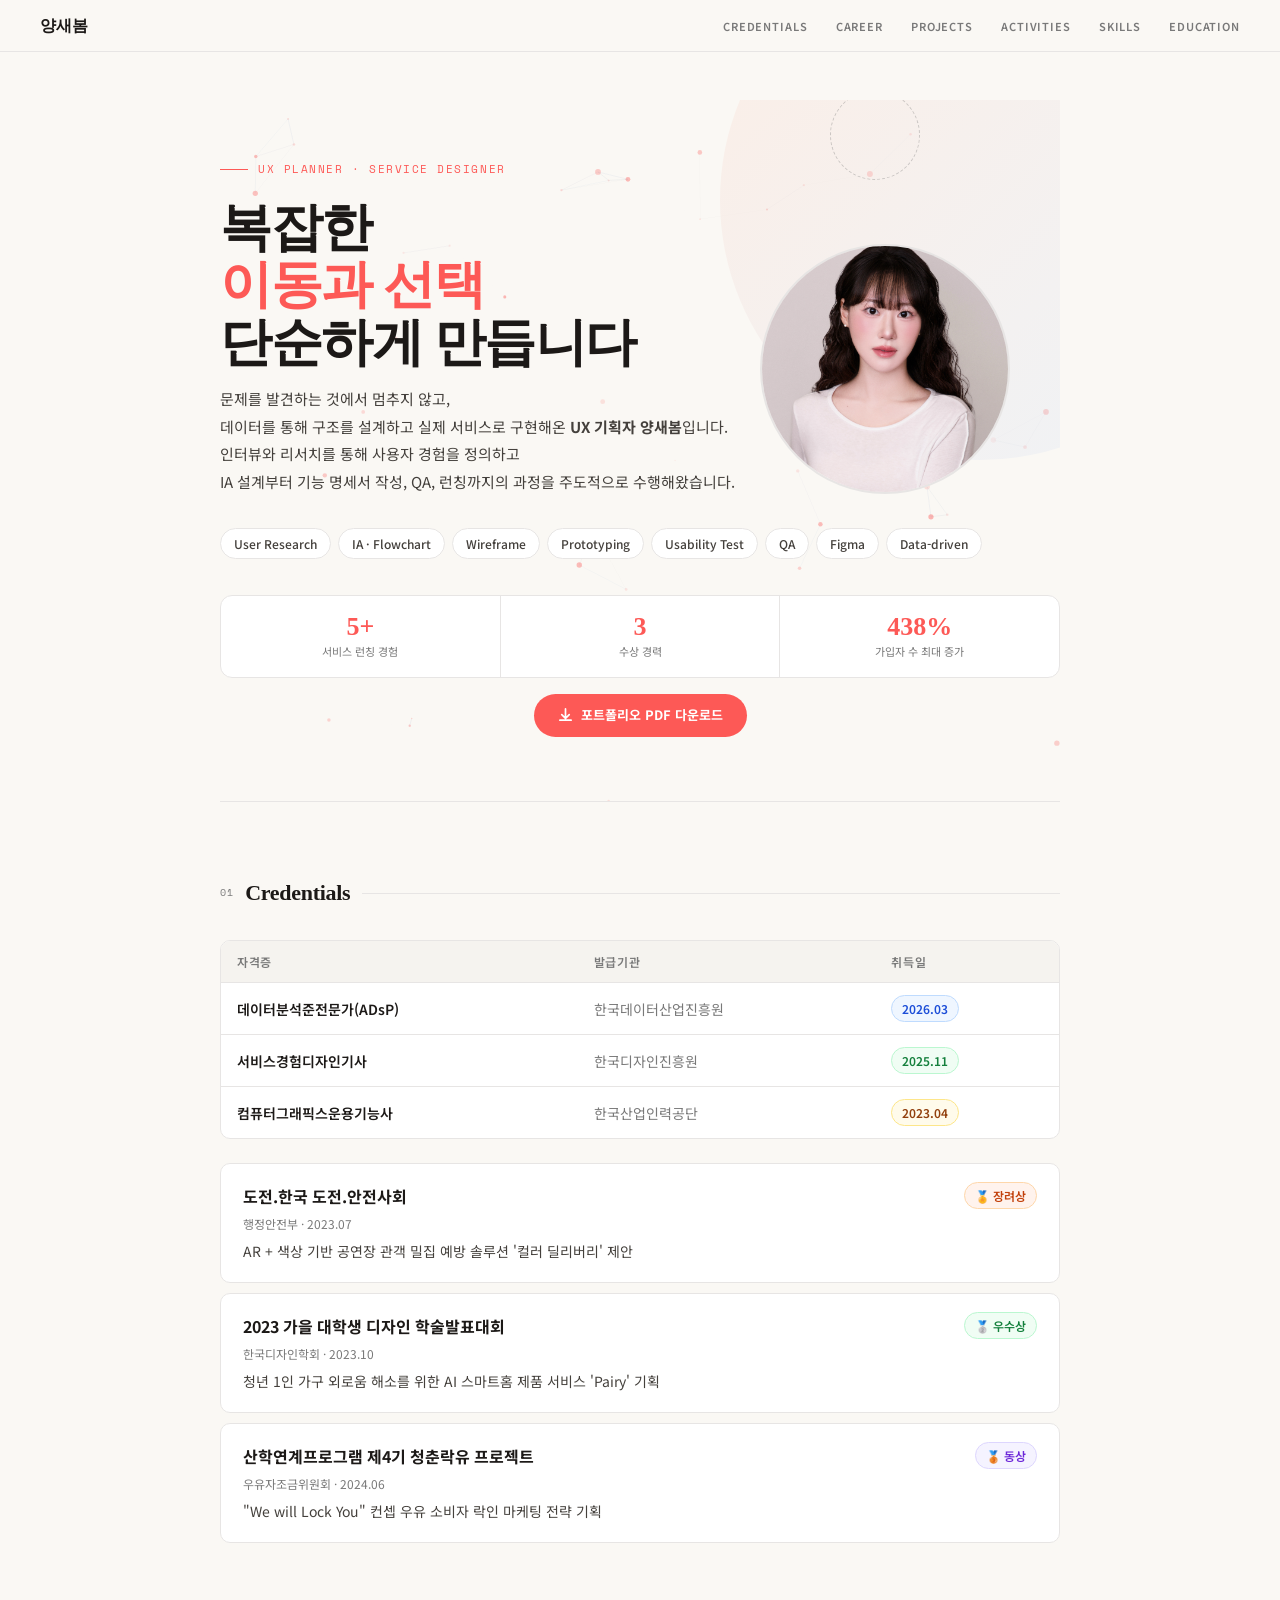
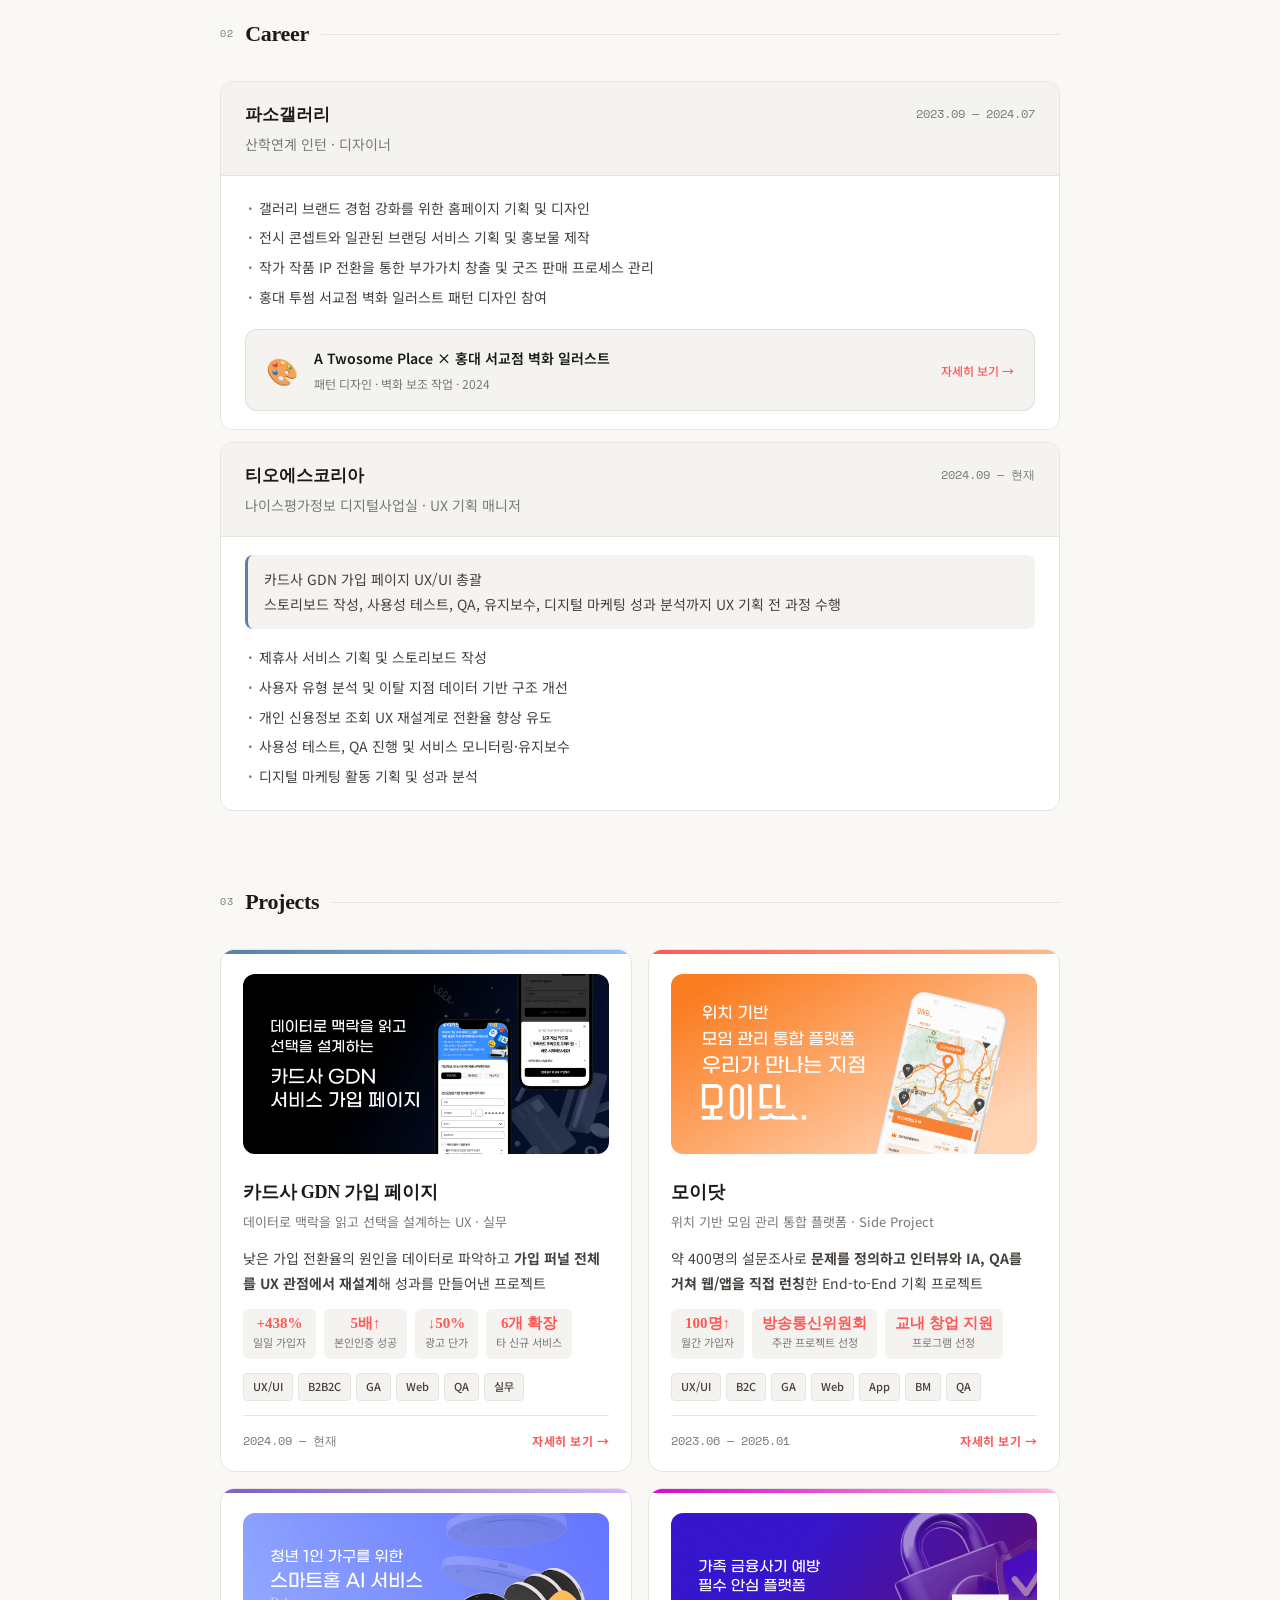
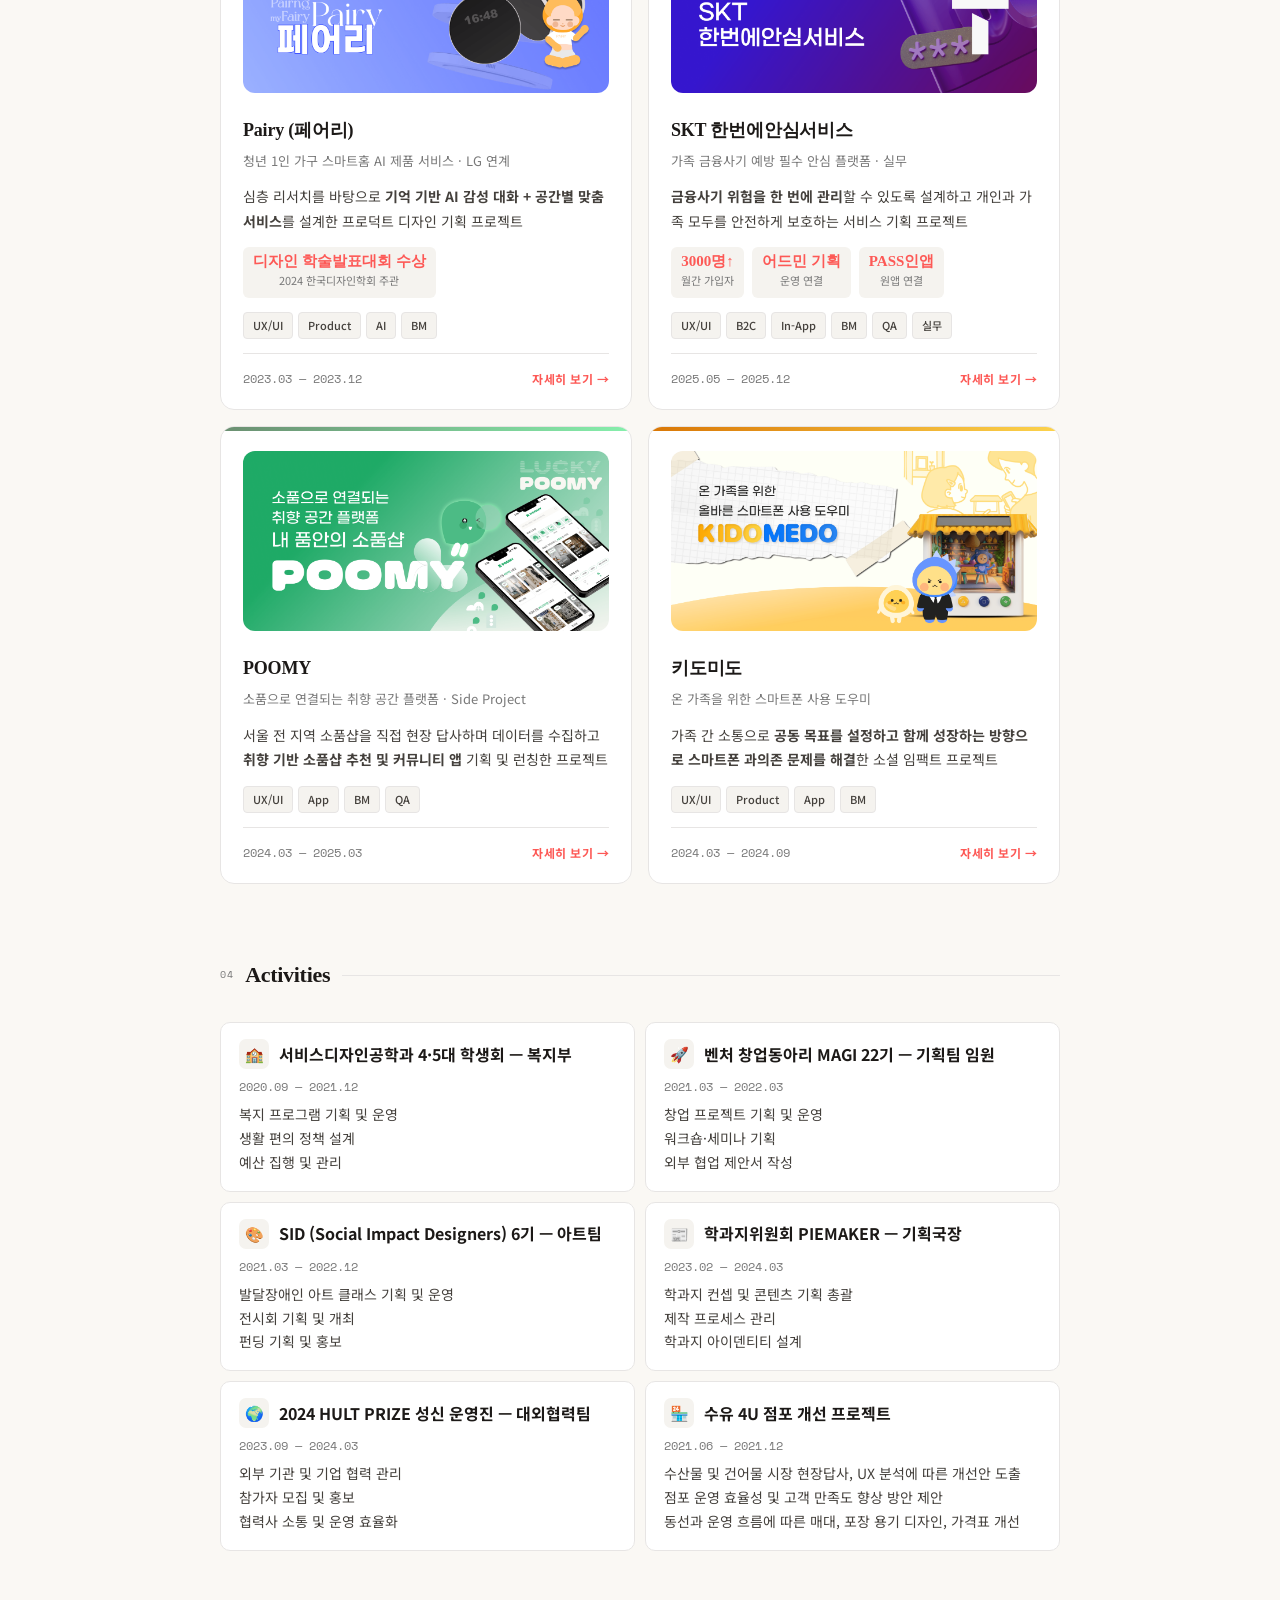
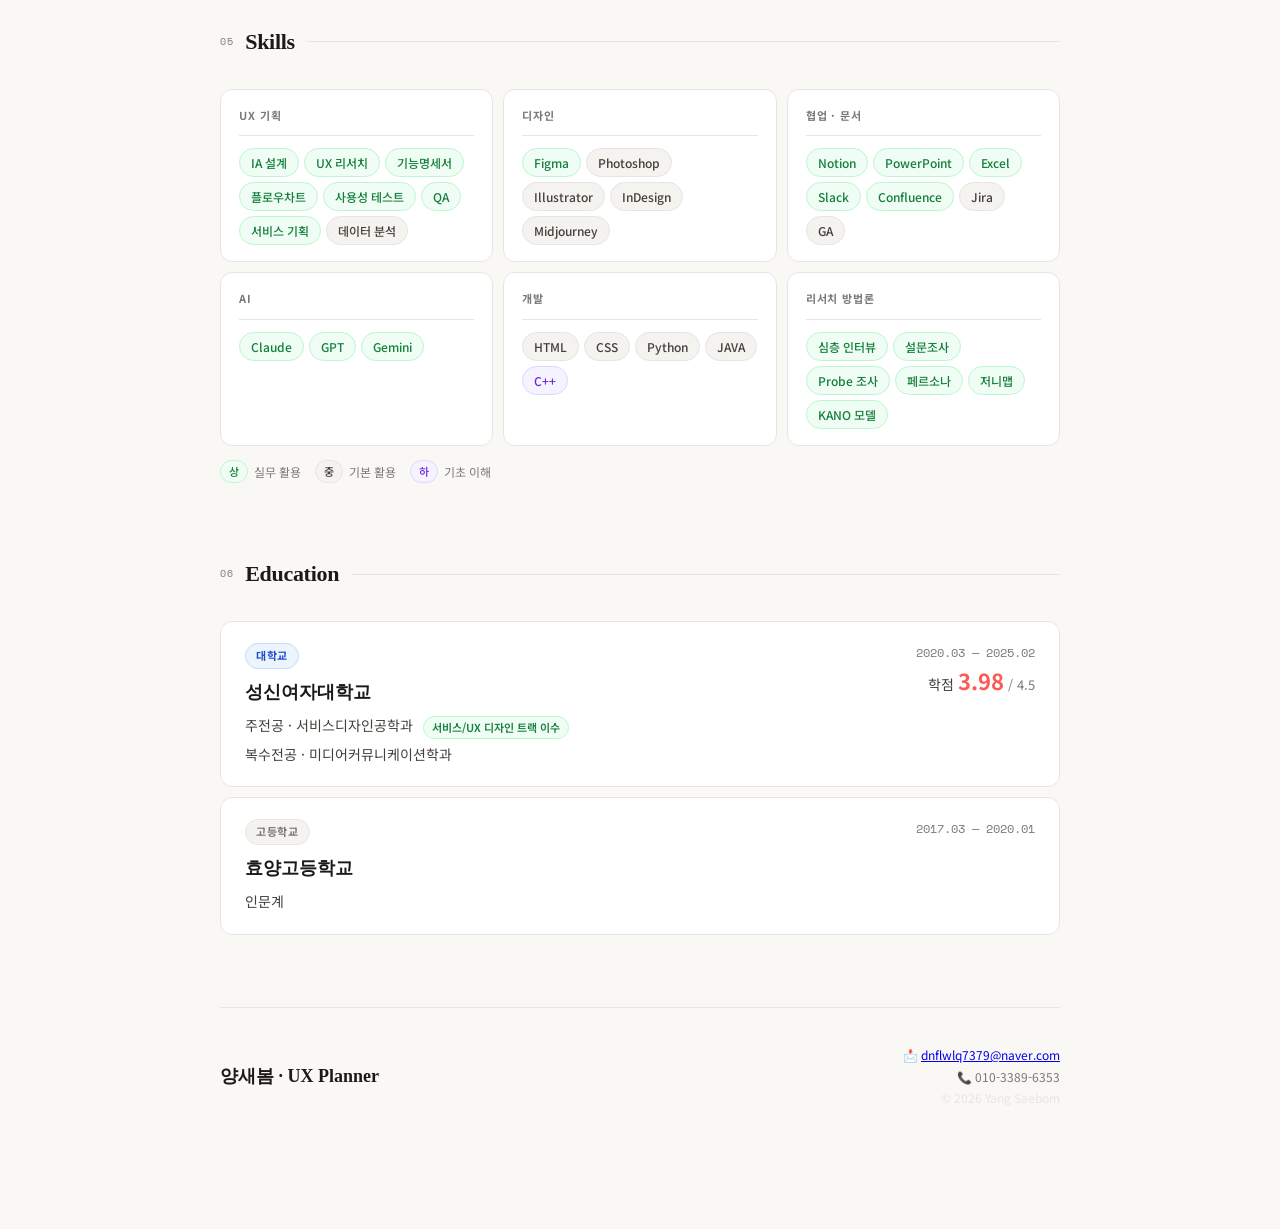
==== index.html @ 22e59fd2 "Update index.html" ====
<!DOCTYPE html>
<html lang="ko">
<head>
<meta charset="utf-8"/>
<meta name="viewport" content="width=device-width, initial-scale=1.0"/>
<title>양새봄 · UX Planner Portfolio</title>
<link href="https://fonts.googleapis.com/css2?family=Noto+Sans+KR:wght@300;400;500;600;700&family=Space+Mono:wght@400;700&display=swap" rel="stylesheet"/>
<link rel="stylesheet" href="css/style.css"/>
</head>
<body>

<!-- ═══════════════ NAV ═══════════════ -->
<nav>
  <div class="nav-logo"><b>양새봄</b></div>
  <ul class="nav-links">
    <li><a href="#credentials">Credentials</a></li>
    <li><a href="#career">Career</a></li>
    <li><a href="#projects">Projects</a></li>
    <li><a href="#activities">Activities</a></li>
    <li><a href="#skills">Skills</a></li>
    <li><a href="#education">Education</a></li>
  </ul>
</nav>

<div class="page">

  <!-- ═══════════════ HERO ═══════════════ -->
  <div class="hero">
    <!-- 배경 파티클 캔버스 -->
    <canvas id="hero-canvas"></canvas>
    <div class="hero-bg-circle"></div>
    <div class="hero-bg-ring"></div>
    <div style="display:flex;gap:40px;align-items:flex-start;position:relative;z-index:2;">
      <div style="flex:1;">
        <div class="hero-eyebrow hero-anim" style="--d:0s">UX Planner · Service Designer</div>
        <h1 class="hero-anim" style="--d:0.15s">복잡한<br><em>이동과 선택</em><br>단순하게 만듭니다</h1>
        <p class="hero-desc hero-anim" style="--d:0.3s">
          문제를 발견하는 것에서 멈추지 않고,<br/>
          데이터를 통해 구조를 설계하고 실제 서비스로 구현해온 <b>UX 기획자 양새봄</b>입니다.<br/>
          인터뷰와 리서치를 통해 사용자 경험을 정의하고 <br>
          IA 설계부터 기능 명세서 작성, QA, 런칭까지의 과정을 주도적으로 수행해왔습니다.
        </p>
      </div>
      <div class="hero-profile hero-profile-anim">
        <img src="resource/프로필.jpg" alt="프로필"/>
      </div>
    </div>
    <div class="chip-row hero-anim" style="--d:0.45s;position:relative;z-index:2;">
      <span class="chip">User Research</span><span class="chip">IA · Flowchart</span><span class="chip">Wireframe</span>
      <span class="chip">Prototyping</span><span class="chip">Usability Test</span><span class="chip">QA</span>
      <span class="chip">Figma</span><span class="chip">Data-driven</span>
    </div>
    <div class="stat-row hero-anim" style="--d:0.6s;position:relative;z-index:2;">
      <div class="stat-item"><div class="stat-num" data-target="5" data-suffix="+">0</div><div class="stat-label">서비스 런칭 경험</div></div>
      <div class="stat-item"><div class="stat-num" data-target="3" data-suffix="">0</div><div class="stat-label">수상 경력</div></div>
      <div class="stat-item"><div class="stat-num" data-target="438" data-suffix="%">0</div><div class="stat-label">가입자 수 최대 증가</div></div>
    </div>
    <div class="pdf-wrap">
    <a class="pdf-btn" href="resource/portfolio.pdf" download="양새봄_포트폴리오.pdf" target="_blank">
      <svg viewBox="0 0 16 16" fill="none" width="15" height="15"><path d="M8 1v9M4 7l4 4 4-4M2 13h12" stroke="#fff" stroke-width="1.8" stroke-linecap="round" stroke-linejoin="round"/></svg>
      포트폴리오 PDF 다운로드
    </a>
    </div>
  </div>
 
  

  <!-- ═══════════════ 01 CREDENTIALS ═══════════════ -->
  <div class="section" id="credentials">
    <div class="section-header"><span class="section-num">01</span><h2 class="section-title">Credentials</h2><div class="section-line"></div></div>
    <div class="table-wrap">
      <table>
        <thead><tr><th>자격증</th><th>발급기관</th><th>취득일</th></tr></thead>
        <tbody>
          <tr><td class="cert-name">데이터분석준전문가(ADsP)</td><td style="color:var(--muted)">한국데이터산업진흥원</td><td><span class="pill pill-blue">2026.03</span></td></tr>
          <tr><td class="cert-name">서비스경험디자인기사</td><td style="color:var(--muted)">한국디자인진흥원</td><td><span class="pill pill-green">2025.11</span></td></tr>
          <tr><td class="cert-name">컴퓨터그래픽스운용기능사</td><td style="color:var(--muted)">한국산업인력공단</td><td><span class="pill pill-yellow">2023.04</span></td></tr>
        </tbody>
      </table>
    </div>
    <div style="margin-top:24px;">
      <div class="award-card">
        <div><div class="award-name">도전.한국 도전.안전사회</div><div class="award-org">행정안전부 · 2023.07</div><div class="award-desc">AR + 색상 기반 공연장 관객 밀집 예방 솔루션 '컬러 딜리버리' 제안</div></div>
        <span class="pill pill-orange">🏅 장려상</span>
        <div class="award-popup">
          <div class="award-popup-row"><span class="award-popup-label">주최기관</span><span>행정안전부</span></div>
          <div class="award-popup-row"><span class="award-popup-label">수상</span><span>장려상</span></div>
          <div class="award-popup-row"><span class="award-popup-label">일시</span><span>2023.07.25.</span></div>
          <div class="award-popup-divider"></div>
          <p class="award-popup-desc">AR과 색상을 활용해 공연장 관객 밀집을 예방하고 안전한 이동을 돕는 '컬러 딜리버리, AR을 통한 안전한 이동'을 제안했습니다. 관객이 지정된 색상 구역과 AR 안내를 따라 이동하도록 설계하여, 입장과 퇴장 시 혼잡을 줄이고 안전 거리를 유지할 수 있도록 했습니다. 또한 실시간 관객 분포 데이터를 기반으로 펜스 색상 안내를 최적화하고 사용자 경험과 안전성을 동시에 고려한 솔루션으로 구체화했습니다.</p>
        </div>
      </div>
      <div class="award-card">
        <div><div class="award-name">2023 가을 대학생 디자인 학술발표대회</div><div class="award-org">한국디자인학회 · 2023.10</div><div class="award-desc">청년 1인 가구 외로움 해소를 위한 AI 스마트홈 제품 서비스 'Pairy' 기획</div></div>
        <span class="pill pill-green">🥈 우수상</span>
        <div class="award-popup">
          <div class="award-popup-row"><span class="award-popup-label">주최기관</span><span>한국디자인학회</span></div>
          <div class="award-popup-row"><span class="award-popup-label">수상</span><span>우수상</span></div>
          <div class="award-popup-row"><span class="award-popup-label">일시</span><span>2023.10.28.</span></div>
          <div class="award-popup-divider"></div>
          <p class="award-popup-desc">청년 1인 가구의 외로움을 해소하기 위해 AI 서비스 'Pairy'를 기획했습니다. 사용자의 감정과 상황을 분석해 맞춤형 대화와 활동을 제안함으로써 정서적 공백을 채우고 친밀감을 형성하도록 설계했습니다. 또한 초기 사용자 피드백과 설문조사를 반영해 대화 흐름과 기능을 지속적으로 개선하며 사람 중심의 경험을 제공하는 서비스를 구현했습니다.</p>
        </div>
      </div>
      <div class="award-card">
        <div><div class="award-name">산학연계프로그램 제4기 청춘락유 프로젝트</div><div class="award-org">우유자조금위원회 · 2024.06</div><div class="award-desc">"We will Lock You" 컨셉 우유 소비자 락인 마케팅 전략 기획</div></div>
        <span class="pill pill-purple">🥉 동상</span>
        <div class="award-popup">
          <div class="award-popup-row"><span class="award-popup-label">주최기관</span><span>우유자조금위원회</span></div>
          <div class="award-popup-row"><span class="award-popup-label">수상</span><span>동상</span></div>
          <div class="award-popup-row"><span class="award-popup-label">일시</span><span>2024.06.22.</span></div>
          <div class="award-popup-divider"></div>
          <p class="award-popup-desc">우유 소비가 감소하는 사회적 상황 속에서 소비자에게 즐거움을 제공하고 브랜드 충성도를 높이는 전략을 기획했습니다. "We will Lock You"를 컨셉으로 활용한 락인 마케팅 전략을 수립하고, 우유 커스텀 패키징 아이디어와 팝업 스토어 콘셉트를 제안하며 소비자 경험과 브랜드 경험이 자연스럽게 연결되도록 기획안을 구성했습니다.</p>
        </div>
      </div>
    </div>
  </div>

  <!-- ═══════════════ 02 CAREER ═══════════════ -->
<div class="section" id="career">
    <div class="section-header"><span class="section-num">02</span><h2 class="section-title">Career</h2><div class="section-line"></div></div>
    <div class="career-card">
      <div class="career-top">
        <div class="career-info"><div class="career-co">파소갤러리</div><div class="career-role">산학연계 인턴 · 디자이너</div></div>
        <div class="career-period">2023.09 — 2024.07</div>
      </div>
      <div class="career-body"><ul class="dot">
        <li>갤러리 브랜드 경험 강화를 위한 홈페이지 기획 및 디자인</li>
        <li>전시 콘셉트와 일관된 브랜딩 서비스 기획 및 홍보물 제작</li>
        <li>작가 작품 IP 전환을 통한 부가가치 창출 및 굿즈 판매 프로세스 관리</li>
        <li>홍대 투썸 서교점 벽화 일러스트 패턴 디자인 참여</li>
      </ul>
      <!-- 홍대 투썸 벽화 서브 카드 -->
      <div class="career-sub-project" onclick="openModal('twosome')" style="margin-top:16px;padding:16px 20px;background:var(--surface,#f8f8f8);border-radius:12px;border:1px solid rgba(0,0,0,0.08);cursor:pointer;transition:box-shadow .2s,transform .2s;display:flex;align-items:center;gap:16px;">
        <span style="font-size:26px;">🎨</span>
        <div style="flex:1;">
          <div style="font-weight:600;font-size:14px;color:var(--fg,#1a1a1a);">A Twosome Place × 홍대 서교점 벽화 일러스트</div>
          <div style="font-size:12px;color:var(--muted,#888);margin-top:3px;">패턴 디자인 · 벽화 보조 작업 · 2024</div>
        </div>
        <span style="font-size:12px;color:var(--accent,#fd5956);font-weight:500;">자세히 보기 →</span>
      </div>
      </div>
    </div>
    <div class="career-card">
      <div class="career-top">
        <div class="career-info"><div class="career-co">티오에스코리아</div><div class="career-role">나이스평가정보 디지털사업실 · UX 기획 매니저</div></div>
        <div class="career-period">2024.09 — 현재</div>
      </div>
      <div class="career-body">
        <div class="career-note">카드사 GDN 가입 페이지 UX/UI 총괄 <br/> 스토리보드 작성, 사용성 테스트, QA, 유지보수, 디지털 마케팅 성과 분석까지 UX 기획 전 과정 수행</div>
        <ul class="dot">
          <li>제휴사 서비스 기획 및 스토리보드 작성</li>
          <li>사용자 유형 분석 및 이탈 지점 데이터 기반 구조 개선</li>
          <li>개인 신용정보 조회 UX 재설계로 전환율 향상 유도</li>
          <li>사용성 테스트, QA 진행 및 서비스 모니터링·유지보수</li>
          <li>디지털 마케팅 활동 기획 및 성과 분석</li>
        </ul>
      </div>
    </div>
  </div>

  <!-- ═══════════════ 03 PROJECTS ═══════════════ -->
  <div class="section" id="projects">
    <div class="section-header"><span class="section-num">03</span><h2 class="section-title">Projects</h2><div class="section-line"></div></div>
    <div class="project-grid">

      <!-- 카드사 GDN -->
      <div class="pcard" onclick="openModal('gdn')">
        <div class="pcard-bar bar-b"></div>
        <div class="pcard-body">
          <img src="resource/P1_main.webp" class="project-thumb"/>
          <div class="pcard-name">카드사 GDN 가입 페이지</div>
          <div class="pcard-sub">데이터로 맥락을 읽고 선택을 설계하는 UX · 실무</div>
          <div class="pcard-desc">낮은 가입 전환율의 원인을 데이터로 파악하고 <b>가입 퍼널 전체를 UX 관점에서 재설계</b>해 성과를 만들어낸 프로젝트</div>
          <div class="pcard-kpi">
            <div class="kpi-mini"><div class="kpi-mini-num">+438%</div><div class="kpi-mini-label">일일 가입자</div></div>
            <div class="kpi-mini"><div class="kpi-mini-num">5배↑</div><div class="kpi-mini-label">본인인증 성공</div></div>
            <div class="kpi-mini"><div class="kpi-mini-num">↓50%</div><div class="kpi-mini-label">광고 단가</div></div>
            <div class="kpi-mini"><div class="kpi-mini-num">6개 확장</div><div class="kpi-mini-label">타 신규 서비스</div></div>
          </div>
          <div class="pcard-tags"><span class="tag">UX/UI</span><span class="tag">B2B2C</span><span class="tag">GA</span><span class="tag">Web</span><span class="tag">QA</span><span class="tag">실무</span></div>
          <div class="pcard-footer"><span class="pcard-period">2024.09 — 현재</span><span class="pcard-btn">자세히 보기 →</span></div>
        </div>
      </div>

      <!-- 모이닷 -->
      <div class="pcard" onclick="openModal('moidot')">
        <div class="pcard-bar bar-o"></div>
        <div class="pcard-body">
          <img src="resource/P2_main.webp" class="project-thumb"/>
          <div class="pcard-name">모이닷</div>
          <div class="pcard-sub">위치 기반 모임 관리 통합 플랫폼 · Side Project</div>
          <div class="pcard-desc">약 400명의 설문조사로 <b>문제를 정의하고 인터뷰와 IA, QA를 거쳐 웹/앱을 직접 런칭</b>한 End-to-End 기획 프로젝트</div>
          <div class="pcard-kpi">
            <div class="kpi-mini"><div class="kpi-mini-num">100명↑</div><div class="kpi-mini-label">월간 가입자</div></div>
            <div class="kpi-mini"><div class="kpi-mini-num">방송통신위원회</div><div class="kpi-mini-label">주관 프로젝트 선정</div></div>
            <div class="kpi-mini"><div class="kpi-mini-num">교내 창업 지원</div><div class="kpi-mini-label">프로그램 선정</div></div>
          </div>
          <div class="pcard-tags"><span class="tag">UX/UI</span><span class="tag">B2C</span><span class="tag">GA</span><span class="tag">Web</span><span class="tag">App</span><span class="tag">BM</span><span class="tag">QA</span></div>
          <div class="pcard-footer"><span class="pcard-period">2023.06 — 2025.01</span><span class="pcard-btn">자세히 보기 →</span></div>
        </div>
      </div>

      <!-- Pairy -->
      <div class="pcard" onclick="openModal('pairy')">
        <div class="pcard-bar bar-p"></div>
        <div class="pcard-body">
          <img src="resource/P3_main.webp" class="project-thumb"/>
          <div class="pcard-name">Pairy (페어리)</div>
          <div class="pcard-sub">청년 1인 가구 스마트홈 AI 제품 서비스 · LG 연계</div>
          <div class="pcard-desc">심층 리서치를 바탕으로 <b>기억 기반 AI 감성 대화 + 공간별 맞춤 서비스</b>를 설계한 프로덕트 디자인 기획 프로젝트</div>
          <div class="pcard-kpi">
            <div class="kpi-mini"><div class="kpi-mini-num">디자인 학술발표대회 수상</div><div class="kpi-mini-label">2024 한국디자인학회 주관</div></div>
          </div>
          <div class="pcard-tags"><span class="tag">UX/UI</span><span class="tag">Product</span><span class="tag">AI</span><span class="tag">BM</span></div>
          <div class="pcard-footer"><span class="pcard-period">2023.03 — 2023.12</span><span class="pcard-btn">자세히 보기 →</span></div>
        </div>
      </div>

      <!-- SKT -->
      <div class="pcard" onclick="openModal('skt')">
        <div class="pcard-bar bar-r"></div>
        <div class="pcard-body">
          <img src="resource/P4_main.webp" class="project-thumb"/>
          <div class="pcard-name">SKT 한번에안심서비스</div>
          <div class="pcard-sub">가족 금융사기 예방 필수 안심 플랫폼 · 실무</div>
          <div class="pcard-desc"><b>금융사기 위험을 한 번에 관리</b>할 수 있도록 설계하고 개인과 가족 모두를 안전하게 보호하는 서비스 기획 프로젝트</div>
          <div class="pcard-kpi">
            <div class="kpi-mini"><div class="kpi-mini-num">3000명↑</div><div class="kpi-mini-label">월간 가입자</div></div>
            <div class="kpi-mini"><div class="kpi-mini-num">어드민 기획</div><div class="kpi-mini-label">운영 연결</div></div>
            <div class="kpi-mini"><div class="kpi-mini-num">PASS인앱</div><div class="kpi-mini-label">원앱 연결</div></div>
          </div>
          <div class="pcard-tags"><span class="tag">UX/UI</span><span class="tag">B2C</span><span class="tag">In-App</span><span class="tag">BM</span><span class="tag">QA</span><span class="tag">실무</span></div>
          <div class="pcard-footer"><span class="pcard-period">2025.05 — 2025.12</span><span class="pcard-btn">자세히 보기 →</span></div>
        </div>
      </div>

      <!-- POOMY -->
      <div class="pcard" onclick="openModal('poomy')">
        <div class="pcard-bar bar-g"></div>
        <div class="pcard-body">
          <img src="resource/P5_main.webp" class="project-thumb"/>
          <div class="pcard-name">POOMY</div>
          <div class="pcard-sub">소품으로 연결되는 취향 공간 플랫폼 · Side Project</div>
          <div class="pcard-desc">서울 전 지역 소품샵을 직접 현장 답사하며 데이터를 수집하고 <b>취향 기반 소품샵 추천 및 커뮤니티 앱</b> 기획 및 런칭한 프로젝트</div>
          <div class="pcard-tags"><span class="tag">UX/UI</span><span class="tag">App</span><span class="tag">BM</span><span class="tag">QA</span></div>
          <div class="pcard-footer"><span class="pcard-period">2024.03 — 2025.03</span><span class="pcard-btn">자세히 보기 →</span></div>
        </div>
      </div>

      <!-- 키도미도 -->
      <div class="pcard" onclick="openModal('kido')">
        <div class="pcard-bar bar-y"></div>
        <div class="pcard-body">
          <img src="resource/P6_main.webp" class="project-thumb"/>
          <div class="pcard-name">키도미도</div>
          <div class="pcard-sub">온 가족을 위한 스마트폰 사용 도우미</div>
          <div class="pcard-desc">가족 간 소통으로 <b>공동 목표를 설정하고 함께 성장하는 방향으로 스마트폰 과의존 문제를 해결</b>한 소셜 임팩트 프로젝트</div>
          <div class="pcard-tags"><span class="tag">UX/UI</span><span class="tag">Product</span><span class="tag">App</span><span class="tag">BM</span></div>
          <div class="pcard-footer"><span class="pcard-period">2024.03 — 2024.09</span><span class="pcard-btn">자세히 보기 →</span></div>
        </div>
      </div>

    </div>
  </div>

  <!-- ═══════════════ 04 ACTIVITIES ═══════════════ -->
  <div class="section" id="activities">
    <div class="section-header"><span class="section-num">04</span><h2 class="section-title">Activities</h2><div class="section-line"></div></div>
    <div class="activity-grid">
      <div class="activity-card"><div class="act-top"><div class="act-icon">🏫</div><div class="act-name">서비스디자인공학과 4·5대 학생회 — 복지부</div></div><div class="act-period">2020.09 — 2021.12</div><div class="act-desc">복지 프로그램 기획 및 운영 <br/> 생활 편의 정책 설계 <br/> 예산 집행 및 관리</div></div>
      <div class="activity-card"><div class="act-top"><div class="act-icon">🚀</div><div class="act-name">벤처 창업동아리 MAGI 22기 — 기획팀 임원</div></div><div class="act-period">2021.03 — 2022.03</div><div class="act-desc">창업 프로젝트 기획 및 운영 <br/> 워크숍·세미나 기획 <br/> 외부 협업 제안서 작성</div></div>
      <div class="activity-card"><div class="act-top"><div class="act-icon">🎨</div><div class="act-name">SID (Social Impact Designers) 6기 — 아트팀</div></div><div class="act-period">2021.03 — 2022.12</div><div class="act-desc">발달장애인 아트 클래스 기획 및 운영 <br/> 전시회 기획 및 개최 <br/> 펀딩 기획 및 홍보</div></div>
      <div class="activity-card"><div class="act-top"><div class="act-icon">📰</div><div class="act-name">학과지위원회 PIEMAKER — 기획국장</div></div><div class="act-period">2023.02 — 2024.03</div><div class="act-desc">학과지 컨셉 및 콘텐츠 기획 총괄 <br/> 제작 프로세스 관리 <br/> 학과지 아이덴티티 설계</div></div>
      <div class="activity-card"><div class="act-top"><div class="act-icon">🌍</div><div class="act-name">2024 HULT PRIZE 성신 운영진 — 대외협력팀</div></div><div class="act-period">2023.09 — 2024.03</div><div class="act-desc">외부 기관 및 기업 협력 관리 <br/> 참가자 모집 및 홍보 <br/> 협력사 소통 및 운영 효율화</div></div>
      <div class="activity-card"><div class="act-top"><div class="act-icon">🏪</div><div class="act-name">수유 4U 점포 개선 프로젝트</div></div><div class="act-period">2021.06 — 2021.12</div><div class="act-desc">수산물 및 건어물 시장 현장답사, UX 분석에 따른 개선안 도출 <br/> 점포 운영 효율성 및 고객 만족도 향상 방안 제안 <br/> 동선과 운영 흐름에 따른 매대, 포장 용기 디자인, 가격표 개선</div></div>
    </div>
  </div>

  <!-- ═══════════════ 05 SKILLS ═══════════════ -->
  <div class="section" id="skills">
    <div class="section-header"><span class="section-num">05</span><h2 class="section-title">Skills</h2><div class="section-line"></div></div>
    <div class="skill-grid">
      <div class="skill-card">
        <div class="skill-card-title">UX 기획</div>
        <div class="skill-tags">
          <span class="stag hi">IA 설계</span><span class="stag hi">UX 리서치</span><span class="stag hi">기능명세서</span>
          <span class="stag hi">플로우차트</span><span class="stag hi">사용성 테스트</span><span class="stag hi">QA</span>
          <span class="stag hi">서비스 기획</span><span class="stag md">데이터 분석</span>
        </div>
      </div>
      <div class="skill-card">
        <div class="skill-card-title">디자인</div>
        <div class="skill-tags">
          <span class="stag hi">Figma</span><span class="stag md">Photoshop</span><span class="stag md">Illustrator</span>
          <span class="stag md">InDesign</span><span class="stag md">Midjourney</span>
        </div>
      </div>
      <div class="skill-card">
        <div class="skill-card-title">협업 · 문서</div>
        <div class="skill-tags">
          <span class="stag hi">Notion</span><span class="stag hi">PowerPoint</span><span class="stag hi">Excel</span>
          <span class="stag hi">Slack</span><span class="stag hi">Confluence</span><span class="stag md">Jira</span><span class="stag md">GA</span>
        </div>
      </div>
      <div class="skill-card">
        <div class="skill-card-title">AI</div>
        <div class="skill-tags">
          <span class="stag hi">Claude</span><span class="stag hi">GPT</span><span class="stag hi">Gemini</span>
        </div>
      </div>
      <div class="skill-card">
        <div class="skill-card-title">개발</div>
        <div class="skill-tags">
          <span class="stag md">HTML</span><span class="stag md">CSS</span><span class="stag md">Python</span>
          <span class="stag md">JAVA</span><span class="stag lo">C++</span>
        </div>
      </div>
      <div class="skill-card">
        <div class="skill-card-title">리서치 방법론</div>
        <div class="skill-tags">
          <span class="stag hi">심층 인터뷰</span><span class="stag hi">설문조사</span><span class="stag hi">Probe 조사</span>
          <span class="stag hi">페르소나</span><span class="stag hi">저니맵</span><span class="stag hi">KANO 모델</span>
        </div>
      </div>
    </div>
    <div class="skill-legend">
      <span class="sleg"><span class="stag hi" style="font-size:11px;padding:1px 8px;">상</span> 실무 활용</span>
      <span class="sleg"><span class="stag md" style="font-size:11px;padding:1px 8px;">중</span> 기본 활용</span>
      <span class="sleg"><span class="stag lo" style="font-size:11px;padding:1px 8px;">하</span> 기초 이해</span>
    </div>
  </div>

  <!-- ═══════════════ 06 EDUCATION ═══════════════ -->
  <div class="section" id="education">
    <div class="section-header"><span class="section-num">06</span><h2 class="section-title">Education</h2><div class="section-line"></div></div>
    <div class="edu-card">
      <div class="edu-top">
        <div class="edu-left">
          <span class="edu-badge">대학교</span>
          <div class="edu-school">성신여자대학교</div>
          <div class="edu-major">주전공 · 서비스디자인공학과 <span class="edu-track">서비스/UX 디자인 트랙 이수</span></div>
          <div class="edu-major" style="margin-top:4px;">복수전공 · 미디어커뮤니케이션학과</div>
        </div>
        <div class="edu-right">
          <div class="edu-period">2020.03 — 2025.02</div>
          <div class="edu-gpa">학점 <strong>3.98</strong><span class="edu-gpa-max"> / 4.5</span></div>
        </div>
      </div>
    </div>
    <div class="edu-card" style="margin-top:10px;">
      <div class="edu-top">
        <div class="edu-left">
          <span class="edu-badge edu-badge-gray">고등학교</span>
          <div class="edu-school">효양고등학교</div>
          <div class="edu-major">인문계</div>
        </div>
        <div class="edu-right">
          <div class="edu-period">2017.03 — 2020.01</div>
        </div>
      </div>
    </div>
  </div>

  <!-- ═══════════════ FOOTER ═══════════════ -->
  <div class="footer">
    <div class="footer-logo">양새봄 · UX Planner</div>
    <div class="footer-info">📩 <a href="mailto:dnflwlq7379@naver.com">dnflwlq7379@naver.com</a>
<br/>📞 010-3389-6353<br/><span style="color:var(--border)">© 2026 Yang Saebom</span></div>
  </div>

</div><!-- /page -->

<!-- ═══════════════ MODALS ═══════════════ -->

<!-- ① GDN -->
<div class="modal-overlay" id="modal-gdn">
<div class="modal"><div class="modal-close"><button onclick="closeModal('gdn')">✕</button></div>
<div class="modal-inner">
<div class="modal-bar" style="background:linear-gradient(90deg,#060053,#9fadff);"></div>
<span class="modal-emoji">📊</span>
<div class="modal-title">카드사 GDN 서비스 가입 페이지</div>
<div class="modal-subtitle">데이터로 맥락을 읽고 선택을 설계하는 가입 UX · 티오에스코리아</div>
<div class="modal-tags"><span class="tag">UX/UI</span><span class="tag">B2B2C</span><span class="tag">GA</span><span class="tag">Web</span><span class="tag">BM</span><span class="tag">QA</span><span class="tag">실무</span></div>
<div class="modal-quote">카드사 제휴 신규 서비스가 출시되었지만 가입률이 기대 이하였습니다. <br/><b>왜 가입자가 늘어나지 않는가?</b>라는 물음에서 시작해 데이터 기반으로 UX 전체를 재설계했습니다.</div>
<div class="modal-meta">
  <div class="meta-item"><div class="meta-key">역할</div><div class="meta-val">UX 기획 매니저</div></div>
  <div class="meta-item"><div class="meta-key">팀 구성</div><div class="meta-val">기획 · 디자인 · 개발팀</div></div>
  <div class="meta-item"><div class="meta-key">툴</div><div class="meta-val">PPT · Confluence</div></div>
  <div class="meta-item"><div class="meta-key">기여도</div><div class="meta-val">100%</div></div>
</div>
<div class="m-section-label">UX Process</div>
<div class="process-flow"><span class="pf pf1">🔍 Problem</span><span class="pf-arr">→</span><span class="pf pf2">📊 Research</span><span class="pf-arr">→</span><span class="pf pf3">🎯 Define</span><span class="pf-arr">→</span><span class="pf pf4">✏️ Design</span><span class="pf-arr">→</span><span class="pf pf5">🧪 Test</span><span class="pf-arr">→</span><span class="pf pf6">📈 Result</span></div>
<div class="step-rows">
  <div class="step-row"><div class="step-label sl1">Problem</div><div class="step-content">TM 및 웹 유도 가입에도 가입 전환율 저조<br/><strong>낮은 전환율 / 복잡한 가입 프로세스 / 정보 전달 부족 / 높은 이탈률</strong> 4가지 문제 확인</div></div>
  <div class="step-row"><div class="step-label sl2">Research</div><div class="step-content">사용자 이탈 지점 <strong>데이터 분석</strong> → 퍼널 단계별 이탈 원인 파악<br/>사용자 유형 분석 및 행동 패턴 기반 타겟 세그먼트 도출</div></div>
  <div class="step-row"><div class="step-label sl3">Define</div><div class="step-content">① <strong>퍼널 최적화</strong> ② <strong>CTA 강화</strong> ③ <strong>UI/UX 최적화</strong> 3가지 전략 수립<br/>사용자 관점 + 비즈니스 관점 동시 설계</div></div>
  <div class="step-row"><div class="step-label sl4">Design</div><div class="step-content"><strong>1차 → 2차 → 최종</strong> 3회 반복 개선 (약관 간소화·위치 이동·자동 포커싱·크로스셀링 기능 추가)<br/><strong>스토리보드</strong> 작성 및 개발팀 협업</div></div>
  <div class="step-row"><div class="step-label sl5">Test</div><div class="step-content"><b>QA 진행 → 알파 테스트 → 서비스 출시 운영</b><br/>실시간 오류 검증 문구 안내 및 자동 포커싱을 통한 입력 편의성 검증, 반영</div></div>
  <div class="step-row"><div class="step-label sl6">Result</div><div class="step-content">UX/UI 개선 이후 <b>본인인증 횟수 5배 이상, 가입 전환율 400% 이상 상승</b><br/>GDN 광고 단가 50% 절감 + 크로스셀링 효과 동시 달성</div></div>
</div>
<div class="kpi-row">
  <div class="kpi-card"><div class="kpi-num">5배↑</div><div class="kpi-label">본인인증 성공 횟수</div></div>
  <div class="kpi-card"><div class="kpi-num">+438%</div><div class="kpi-label">일일 가입자 수 최대</div></div>
  <div class="kpi-card"><div class="kpi-num">↓30%</div><div class="kpi-label">광고 가입 단가 감소</div></div>
  <div class="kpi-card"><div class="kpi-num">~30%</div><div class="kpi-label">크로스셀링 전환율</div></div>
</div>
<div class="m-section-label">Main Experience</div>
<div class="comp-grid">
  <div class="comp-card"><div class="comp-card-header"><span class="comp-badge cb-research">User Research</span></div><div class="comp-card-body">사용자 이탈 지점 <strong>데이터 정량 분석</strong>으로 퍼널 단계별 문제 원인 도출. 광고 가입 단가 및 본인인증 횟수 등 수치 기반 의사결정</div></div>
  <div class="comp-card"><div class="comp-card-header"><span class="comp-badge cb-story">User Stories · Use Case</span></div><div class="comp-card-body">카드사 가입 유저의 상황과 니즈를 기반으로 <strong>Use Case별 가입 시나리오</strong> 설계 → 기가입 및 카드 없음 등 엣지 케이스까지 보완</div></div>
  <div class="comp-card"><div class="comp-card-header"><span class="comp-badge cb-concept">UX Concept · Direction</span></div><div class="comp-card-body">가입 장벽 최소화 + 전환율 극대화를 UX Direction으로 설정하고 <strong>퍼널 최적화/CTA 강화/UI 최적화</strong> 3가지 전략 축으로 컨셉 구체화</div></div>
  <div class="comp-card"><div class="comp-card-header"><span class="comp-badge cb-ia">UI 설계 · Workflows</span></div><div class="comp-card-body">1차→2차→최종 <strong>가입 프로세스 플로우</strong> 반복 설계, 약관 위치 이동 및 자동 포커싱과 크로스셀링 팝업 등 <strong>화면 정책 수립</strong></div></div>
  <div class="comp-card"><div class="comp-card-header"><span class="comp-badge cb-design">Keyscreen Design</span></div><div class="comp-card-body">카드사별 시그니처 컬러 배너, CTA 버튼, 약관 UI 등 <strong>주요 화면 스토리보드</strong> 작성 후 키스크린 설계 및 디자인/퍼블리싱 검토 후 개발 전달</div></div>
  <div class="comp-card"><div class="comp-card-header"><span class="comp-badge cb-qa">개발 F/U · QA</span></div><div class="comp-card-body">QA → 알파 테스트 → 출시 후 모니터링과 유지보수까지 <strong>전 과정 직접 수행</strong>, 실시간 오류 검증 문구 안내와 자동 포커싱 입력 편의성 등 사용성 이슈 반영</div></div>
</div>
<div class="result-box"><span>🏆</span> UX/UI 개선 이후 본인인증 횟수 5배 이상, 가입 전환율 400% 이상 상승 · GDN 광고 단가 50% 절감 + 크로스셀링 효과 동시 달성</div>
<div class="m-section-label">Result</div>
<div class="project-gallery">
  <img src="resource/P1_1.webp" loading="lazy"><img src="resource/P1_2.webp" loading="lazy"><img src="resource/P1_3.webp" loading="lazy">
  <img src="resource/P1_4.webp" loading="lazy"><img src="resource/P1_5.webp" loading="lazy">
</div>
</div></div></div>

<!-- ② 모이닷 -->
<div class="modal-overlay" id="modal-moidot">
<div class="modal"><div class="modal-close"><button onclick="closeModal('moidot')">✕</button></div>
<div class="modal-inner">
<div class="modal-bar" style="background:linear-gradient(90deg,#ff7301,#fdd393);"></div>
<span class="modal-emoji">🗺️</span>
<div class="modal-title">모이닷</div>
<div class="modal-subtitle">위치 기반 모임 관리 통합 플랫폼 · Side Project</div>
<div class="modal-tags"><span class="tag">UX/UI</span><span class="tag">B2C</span><span class="tag">GA</span><span class="tag">Web</span><span class="tag">App</span><span class="tag">BM</span><span class="tag">QA</span></div>
<div class="modal-quote">대학 생활 중 팀 프로젝트를 위해 모임 중간 장소를 정할 때 마다 겪은 <b>장소 선정의 비효율</b>에서 비롯된 서비스입니다. 
  <br> 같은 불편함을 가진 팀원들과 모여 서비스를 기획하고 직접 런칭했습니다.</div>
<div class="modal-meta">
  <div class="meta-item"><div class="meta-key">역할</div><div class="meta-val">기획팀장</div></div>
  <div class="meta-item"><div class="meta-key">팀 구성</div><div class="meta-val">기획·디자인·개발</div></div>
  <div class="meta-item"><div class="meta-key">툴</div><div class="meta-val">Figma · Notion · Slack</div></div>
  <div class="meta-item"><div class="meta-key">기여도</div><div class="meta-val">90%</div></div>
</div>
<div class="m-section-label">UX Process</div>
<div class="process-flow"><span class="pf pf1">🔍 Problem</span><span class="pf-arr">→</span><span class="pf pf2">📊 Research</span><span class="pf-arr">→</span><span class="pf pf3">🎯 Define</span><span class="pf-arr">→</span><span class="pf pf4">✏️ Design</span><span class="pf-arr">→</span><span class="pf pf5">🧪 Test</span><span class="pf-arr">→</span><span class="pf pf6">📈 Result</span></div>
<div class="step-rows">
  <div class="step-row"><div class="step-label sl1">Problem</div><div class="step-content"><B>모임 중간 지점을 공평하게 정하기 어려움 + 세부 장소 탐색 번거로움 + 모임원 의견 취합 비효율</B></div></div>
  <div class="step-row"><div class="step-label sl2">Research</div><div class="step-content"><strong>설문조사 368명이 겪고 있는 불편함</strong> — 공평한 장소 선정 어려움 47.4% / 세부 장소 선정 33% / 의견 취합 17.2%. <strong>
    <br>심층 인터뷰</strong> — 페르소나 3인 세부 니즈 파악 및 경쟁사(위밋플레이스) 기능 비교 분석</div></div>
  <div class="step-row"><div class="step-label sl3">Define</div><div class="step-content"><strong>페르소나 + 저니맵</strong> 작성으로 핵심 페인 포인트 3가지 도출
    <br> MVP 기능과 베타 기능 범위 정의, 경쟁사 대비 차별점 확정(전국 장소 추천 + 선호도 기반 맞춤 장소 추천 로직 + 일정 조율 + 최종 투표) </div></div>
  <div class="step-row"><div class="step-label sl4">Design</div><div class="step-content"><strong>IA 설계 → 플로우차트 → 기능명세서 → 시스템가이드 → UX/UI 디자인</strong>
    <br> 이용약관 작성 및 애자일 협업 구조(Notion 기반 기능명세서 + 요청사항 실시간 관리)로 팀 간 소통 효율화</div></div>
  <div class="step-row"><div class="step-label sl5">Test</div><div class="step-content">기획팀 1차 QA → 베타서비스 출시 → 사용자 만족도 설문(사용 흐름, UI, 발생 문제 항목별 검증) → 피드백 반영 → 웹/앱 정식 런칭</div></div>
  <div class="step-row"><div class="step-label sl6">Result</div><div class="step-content">웹/앱 서비스 정식 런칭 및 인스타그램 기반 홍보 운영
    <br> <b>카카오 채널 기반 소통창구 개설 및 유지보수</b> 지속</div></div>
</div>
<div class="kpi-row">
  <div class="kpi-card"><div class="kpi-num">100명↑</div><div class="kpi-label">월간 가입자</div></div>
  <div class="kpi-card"><div class="kpi-num">방송통신위원회</div><div class="kpi-label">주관 프로젝트 선정</div></div>
  <div class="kpi-card"><div class="kpi-num">교내 창업 지원</div><div class="kpi-label">프로그램 선정</div></div>
</div>
<div class="m-section-label">Main Experience</div>
<div class="comp-grid">
  <div class="comp-card"><div class="comp-card-header"><span class="comp-badge cb-research">User Research</span></div><div class="comp-card-body"><strong></strong>설문조사 368명으로 <b>문제 우선순위 수치화</b> 
    <br>심층 인터뷰로 행동, 감정, 맥락 기반 <b>서비스 제공 가치 파악</b> <br> → 두 방식을 병행해 리서치 신뢰도 강화</div></div>
  <div class="comp-card"><div class="comp-card-header"><span class="comp-badge cb-story">User Stories · Journey</span></div><div class="comp-card-body">페르소나 설정 후 <strong>유저 저니맵</strong> 작성 <br>모임 약속 잡기부터 장소 확정까지 전 과정의 감정 곡선, 페인 포인트, 인사이트 도출</div></div>
  <div class="comp-card"><div class="comp-card-header"><span class="comp-badge cb-concept">UX Concept · Hi-Fi Prototype</span></div><div class="comp-card-body"><b>모임원 모두가 주체적으로 참여하는 통합 모임 관리 플랫폼</b>을 UX 방향으로 설정하고 Figma로 <strong>Hi-Fi 프로토타입</strong> 제작 후 베타 출시에 활용</div></div>
  <div class="comp-card"><div class="comp-card-header"><span class="comp-badge cb-ia">IA · Keyscreen · Workflows</span></div><div class="comp-card-body"><b>로그인 → 스페이스 생성 → 위치 입력 → 장소 추천 → 투표 → 결과 공유</b> 
    전 흐름의 IA 및 플로우차트 설계, 기능명세서로 화면별 정책과 예외처리 문서화</div></div>
  <div class="comp-card"><div class="comp-card-header"><span class="comp-badge cb-design">시스템가이드 · VI</span></div><div class="comp-card-body">서비스 전체 <strong>시스템가이드</strong>(컬러, 타이포, 컴포넌트) 설계 <br> 웹/앱 양쪽 대응하는 일관된 디자인 시스템 구축</div></div>
  <div class="comp-card"><div class="comp-card-header"><span class="comp-badge cb-qa">개발 F/U · QA</span></div><div class="comp-card-body">기획팀 주도 1차 QA 진행 → 베타 피드백 수집 → 개선 후 정식 런칭 <br> 런칭 후 사용자 만족도 설문 분석으로 <b>지속적 UX 개선 사이클 운영</b></div></div>
</div>
<div class="result-box"><span>🏆</span> 2023 학교 창업 지원 프로그램 선정 / 2024 방송통신위원회 주관 위치정보 우수 비즈니스 모델 발굴 프로젝트 지원팀 선정</div>
<div class="project-gallery">
  <div class="m-section-label">Result</div>
  <img src="resource/P2_1.webp" loading="lazy"><img src="resource/P2_2.webp" loading="lazy"><img src="resource/P2_3.webp" loading="lazy">
  <img src="resource/P2_4.webp" loading="lazy"><img src="resource/P2_5.webp" loading="lazy">
</div>
<br><hr><br>
<div class="video-wrap">
  <iframe
    src="https://www.youtube.com/embed/saazAmjGbq4"
    width="560"
    height="315"
    frameborder="0"
    allow="accelerometer; autoplay; clipboard-write; encrypted-media; gyroscope; picture-in-picture"
    allowfullscreen>
</iframe>
</div>
</div></div></div>

<!-- ③ POOMY -->
<div class="modal-overlay" id="modal-poomy">
<div class="modal"><div class="modal-close"><button onclick="closeModal('poomy')">✕</button></div>
<div class="modal-inner">
<div class="modal-bar" style="background:linear-gradient(90deg,#6B8F71,#86EFAC);"></div>
<span class="modal-emoji">🍀</span>
<div class="modal-title">POOMY</div>
<div class="modal-subtitle">소품으로 연결되는 취향 공간 플랫폼 · Side Project</div>
<div class="modal-tags"><span class="tag">UX/UI</span><span class="tag">App</span><span class="tag">BM</span><span class="tag">QA</span></div>
<div class="modal-quote">소품샵 정보가 SNS와 블로그에만 파편화되어 <b>자신의 취향에 맞는 소품샵을 찾기 어렵다</b>는 문제에서 출발했습니다.
  <br>서울 전 지역 소품샵을 직접 답사하며 실제 운영 중인 소품샵을 <b>장소와 분위기, 취향으로 엮어 쉽게 찾을 수 있으면서도 커뮤니티 기능이 추가된 서비스</b>를 런칭했습니다.</div>
<div class="modal-meta">
  <div class="meta-item"><div class="meta-key">역할</div><div class="meta-val">기획팀장</div></div>
  <div class="meta-item"><div class="meta-key">팀 구성</div><div class="meta-val">기획·디자인·개발</div></div>
  <div class="meta-item"><div class="meta-key">툴</div><div class="meta-val">Figma · Notion · Slack</div></div>
  <div class="meta-item"><div class="meta-key">기여도</div><div class="meta-val">90%</div></div>
</div>
<div class="m-section-label">UX Process</div>
<div class="process-flow"><span class="pf pf1">🔍 Problem</span><span class="pf-arr">→</span><span class="pf pf2">📊 Research</span><span class="pf-arr">→</span><span class="pf pf3">🎯 Define</span><span class="pf-arr">→</span><span class="pf pf4">✏️ Design</span><span class="pf-arr">→</span><span class="pf pf5">🧪 Test</span><span class="pf-arr">→</span><span class="pf pf6">📈 Result</span></div>
<div class="step-rows">
  <div class="step-row"><div class="step-label sl1">Problem</div><div class="step-content"><b>소품샵 정보 파편화 / 취향 필터링 부재 / 상세 정보 부족 / 취향 공유 커뮤니티 없음</b></div></div>
  <div class="step-row"><div class="step-label sl2">Research</div><div class="step-content"><strong>설문조사 145명</strong>— 취향 필터링 부재 40% / 상세 정보 부족 35% / 직접 방문해야 알 수 있는 정보 25% <strong>
    <br> 서울 전 지역 소품샵 현장 답사</strong> — 위치, 영업시간, 분위기, 특징 데이터 직접 수집</div></div>
  <div class="step-row"><div class="step-label sl3">Define</div><div class="step-content">핵심 기능 3가지 정의 + 서비스 컨셉 <b>"취향따라 연결되는, 내 손안의 소품샵"</b> 확정
    <br> 회원가입 시 취향 온보딩으로 <strong>맞춤형 첫 경험</strong> 설계 방향 수립 및 취향에 따라 소품샵 로드를 추천해주는 컨텐츠 계획</div></div>
  <div class="step-row"><div class="step-label sl4">Design</div><div class="step-content"><strong>IA 설계 → 기능명세서 → 화면 기획</strong>
    <br> 기획 단계에서 디자인, 개발과 논의 필요한 부분을 [논의 필요] / [협의 완료] / [일부 수정] 상태로 별도 표기해 협업 효율 극대화</div></div>
  <div class="step-row"><div class="step-label sl5">Test</div><div class="step-content">기획팀 1차 QA → iOS/Android 배포
    <br> 인스타그램 브랜드 스토리 콘텐츠 제작 및 홍보 전략 실행</div></div>
  <div class="step-row"><div class="step-label sl6">Result</div><div class="step-content">iOS/Android 앱 정식 출시
    <br> 취향 기반 소품샵 뉴스레터 정기 발행(사전 답사 이미지 사용) 및 사용자 커뮤니티 운영</div></div>
</div>
<div class="m-section-label">Main Experience</div>
<div class="comp-grid">
  <div class="comp-card"><div class="comp-card-header"><span class="comp-badge cb-research">User Research</span></div><div class="comp-card-body"><strong>설문 145명으로 불편 원인 수치화 및 서울 전 지역 소품샵 현장 답사</strong>로 실제 운영 환경, 분위기, 위치 데이터 직접 수집</div></div>
  <div class="comp-card"><div class="comp-card-header"><span class="comp-badge cb-story">User Stories · Mental Model</span></div><div class="comp-card-body">소품샵 탐색 시 사용자의 <strong>Mental Model(취향→검색→방문→공유)</strong> 파악 후, 온보딩에서 취향 선택 → 홈 맞춤화 → 뉴스레터 추천까지 <strong>사용자 스토리 기반 서비스 흐름</strong> 설계</div></div>
  <div class="comp-card"><div class="comp-card-header"><span class="comp-badge cb-concept">UX Concept · Direction</span></div><div class="comp-card-body"><b>취향 기반 탐색을 핵심 UX Direction으로 설정</b>하고 분위기,장소,키워드 필터 + 소품샵 로드 뉴스레터라는 <strong>두 가지 탐색 경험 레이어</strong>로 컨셉 구체화</div></div>
  <div class="comp-card"><div class="comp-card-header"><span class="comp-badge cb-ia">IA · Workflows · 정책 수립</span></div><div class="comp-card-body">홈 → 검색 → 필터 → 소품샵 상세 → 리뷰 → 찜 → 마이페이지 전 흐름 <strong>IA 설계</strong> <br> 기능명세서에 인기 검색어 정렬 기준, 추천 키워드 방식 등 <strong>서비스 정책</strong> 문서화</div></div>
  <div class="comp-card"><div class="comp-card-header"><span class="comp-badge cb-design">Keyscreen · 시스템가이드</span></div><div class="comp-card-body">온보딩, 홈, 검색, 소품샵 상세, 뉴스레터, 리뷰 등 전 화면 <strong>Keyscreen 설계</strong> 및 타이포 시스템가이드 수립, 일관된 컴포넌트 체계 구축</div></div>
  <div class="comp-card"><div class="comp-card-header"><span class="comp-badge cb-qa">개발 F/U · QA</span></div><div class="comp-card-body"><strong>기획, 디자인, 개발 논의 필요 사항을 상태별로 표기</strong>해 이슈를 선제적으로 관리 <br> 1차 QA 후 iOS/Android 배포 진행</div></div>
</div>
<div class="result-box"><span>🏆</span> 2024 학교 창업 지원 프로그램 선정</div>
<div class="m-section-label">Result</div>
<div class="project-gallery">
  <img src="resource/P5_1.webp" loading="lazy"><img src="resource/P5_2.webp" loading="lazy"><img src="resource/P5_3.webp" loading="lazy">
  <img src="resource/P5_4.webp" loading="lazy"><img src="resource/P5_5.webp" loading="lazy"><img src="resource/P5_6.webp" loading="lazy">
  <img src="resource/P5_7.webp" loading="lazy">
</div>
</div></div></div>

<!-- ④ PAIRY -->
<div class="modal-overlay" id="modal-pairy">
<div class="modal"><div class="modal-close"><button onclick="closeModal('pairy')">✕</button></div>
<div class="modal-inner">
<div class="modal-bar" style="background:linear-gradient(90deg,#7C5FBF,#D8B4FE);"></div>
<span class="modal-emoji">🧚🏻‍♀️</span>
<div class="modal-title">Pairy (페어리)</div>
<div class="modal-subtitle">청년 1인 가구를 위한 스마트홈 AI 서비스 · LG 연계 프로젝트</div>
<div class="modal-tags"><span class="tag">UX/UI</span><span class="tag">Product</span><span class="tag">AI</span><span class="tag">BM</span></div>
<div class="modal-quote"><b>청년 1인 가구의 외로움, 무기력, 불안이라는 감성적 문제</b>를 <br><b>기억 기반 AI 대화와 공간별 맞춤 서비스</b>로 풀어낸 스마트홈 AI 제품 서비스입니다.</div>
<div class="modal-meta">
  <div class="meta-item"><div class="meta-key">역할</div><div class="meta-val">팀장</div></div>
  <div class="meta-item"><div class="meta-key">팀 구성</div><div class="meta-val">기획·디자인</div></div>
  <div class="meta-item"><div class="meta-key">툴</div><div class="meta-val">Figma · Notion · Blender</div></div>
  <div class="meta-item"><div class="meta-key">기여도</div><div class="meta-val">95%</div></div>
</div>
<div class="m-section-label">UX Process</div>
<div class="process-flow"><span class="pf pf1">🔍 Problem</span><span class="pf-arr">→</span><span class="pf pf2">📊 Research</span><span class="pf-arr">→</span><span class="pf pf3">🎯 Define</span><span class="pf-arr">→</span><span class="pf pf4">✏️ Design</span><span class="pf-arr">→</span><span class="pf pf5">🧪 Test</span><span class="pf-arr">→</span><span class="pf pf6">📈 Result</span></div>
<div class="step-rows">
  <div class="step-row"><div class="step-label sl1">Problem</div><div class="step-content">청년 1인 가구의 고독, 외로움, 무기력 심화가 사회 문제로 떠오르는 가운데, <br><strong>대화 상대 부재</strong>와 <strong>자기 관리 어려움</strong> 두 가지 핵심 고통 원인 확인</div></div>
  <div class="step-row"><div class="step-label sl2">Research</div><div class="step-content">20~30대 청년 1인 가구 <strong>총 29명 심층 설문 조사 </strong> + <strong>Probe 조사 (감정카드·무브먼트라인)</strong> 
    <br> 4개 세그먼트 분류 및 행동 패턴 분석 매트릭스로 세그먼트 간 차이 시각화</div></div>
  <div class="step-row"><div class="step-label sl3">Define</div><div class="step-content"><strong>핵심 니즈 5가지</strong>(유대감, 안전성, 편리성, 계획성, 성취) 도출 
    <br> <strong>KANO 모델</strong>로 기능 우선순위 분류 / 메인 타겟 2030 직장인 1인 가구 페르소나 수립</div></div>
  <div class="step-row"><div class="step-label sl4">Design</div><div class="step-content">기억 기반 감정 대화로 친구처럼 친해지는 <strong>0→3단계 성장 구조</strong> 설계 + 공간 이동형 디스플레이(거치형&흡착형) 사용 
    <br> 사용자 유형별 4가지 세분화 서비스 제공, <strong>블루프린트 및 서비스 시나리오</strong> 수립, 단기~장기 BM 캔버스 작성</div></div>
  <div class="step-row"><div class="step-label sl5">Test</div><div class="step-content">앱 <strong>프로토타입</strong> 제작 → 사용자 시나리오 기반 검증
    <br> 사용자 시나리오 기반 서비스 소개 영상 제작</div></div>
  <div class="step-row"><div class="step-label sl6">Result</div><div class="step-content">제품(하드웨어)+앱 서비스 통합 설계 완성 및 비즈니스 모델 수립
    <br> 대학생 디자인 학술발표대회 우수상 수상</div></div>
</div>
<div class="m-section-label">Main Experience</div>
<div class="comp-grid">
  <div class="comp-card"><div class="comp-card-header"><span class="comp-badge cb-research">User Research </span></div><div class="comp-card-body">감정카드, 무브먼트라인 등 <strong>Probe 기법</strong>으로 사용자 내면 심리와 공간별 니즈를 파악하고, 단순 설문을 넘어 <strong>행동과 감정, 공간</strong>을 입체적으로 포착한 정성 리서치</div></div>
  <div class="comp-card"><div class="comp-card-header"><span class="comp-badge cb-story">Mental Model · Journey</span></div><div class="comp-card-body">2030 직장인 하루 루틴(출근 전 → 출근 후 → 퇴근 후) 전체를 <strong>유저 저니맵</strong>으로 시각화하였으며 시간대별 감정 곡선, 페인 포인트, 인사이트, 서비스 개입 지점 도출</div></div>
  <div class="comp-card"><div class="comp-card-header"><span class="comp-badge cb-concept">UX Concept · Hi-Fi Prototype</span></div><div class="comp-card-body"><b>친구와 친해지는 과정</b>을 서비스 UX 방향으로 설정하여 <strong>0단계 서먹→3단계 단짝</strong> 성장 구조로 컨셉 구체화 / Figma Hi-Fi 프로토타입 제작</div></div>
  <div class="comp-card"><div class="comp-card-header"><span class="comp-badge cb-ia">Workflows · 정책 수립</span></div><div class="comp-card-body">현관, 거실, 부엌, 침실, 책상, 화장실 <strong>공간별 서비스 시나리오</strong> 및 기능 정의 후, 사용자 유형 4가지(재미추구형, 정리계획형, 감정공유형, 프로상담형)별 서비스 기능 수립</div></div>
  <div class="comp-card"><div class="comp-card-header"><span class="comp-badge cb-design">Keyscreen · 서비스 시나리오</span></div><div class="comp-card-body">앱 주요 화면(온보딩, 채팅, 할 일, 감정통계) <strong>Keyscreen</strong> 설계 및 <strong>블루프린트</strong>로 프론트와 백스테이지 서비스 흐름 시각화, 서비스 소개 영상 제작</div></div>
  <div class="comp-card"><div class="comp-card-header"><span class="comp-badge cb-qa">BM · 사업화 관점</span></div><div class="comp-card-body">린 캔버스 기반 <strong>비즈니스 모델</strong> 수립 — 물품 판매(30~40만원) + 온라인 상품 구매 수수료 + 캐릭터 커스텀 판매 등 수익 구조 설계</div></div>
</div>
<div class="result-box"><span>🏆</span> 2023 가을 대학생 디자인 학술발표대회 우수상 (한국디자인학회)</div>
<div class="m-section-label">Result</div>
<div class="project-gallery">
  <img src="resource/P3_1.webp" loading="lazy"><img src="resource/P3_2.webp" loading="lazy"><img src="resource/P3_3.webp" loading="lazy">
  <img src="resource/P3_4.webp" loading="lazy"><img src="resource/P3_5.webp" loading="lazy">
</div>
<br><hr><br>
<div class="video-wrap">
  <iframe
    src="https://www.youtube.com/embed/9kCfsAsivck"
    width="560"
    height="315"
    frameborder="0"
    allow="accelerometer; autoplay; clipboard-write; encrypted-media; gyroscope; picture-in-picture"
    allowfullscreen>
</iframe>
</div></div></div></div>

<!-- ⑤ SKT -->
<div class="modal-overlay" id="modal-skt">
<div class="modal"><div class="modal-close"><button onclick="closeModal('skt')">✕</button></div>
<div class="modal-inner">
<div class="modal-bar" style="background:ㅔ-gradient(90deg,#d906ce,#fd77c58c);"></div>
<span class="modal-emoji">🔐</span>
<div class="modal-title">SKT 한번에안심서비스</div>
<div class="modal-subtitle">가족 금융사기 예방 필수 안심 플랫폼 · 실무</div>
<div class="modal-tags"><span class="tag">UX/UI</span><span class="tag">B2C</span><span class="tag">In-App</span><span class="tag">BM</span><span class="tag">QA</span><span class="tag">실무</span></div>
<div class="modal-quote">개별 보안 서비스의 한계를 보완해 <b>금융사기 위험을 한 번에 관리</b>할 수 있도록 설계하여 
  <br> <b>개인과 가족 모두를 안전하게 보호하는 환경</b>을 제공하고자 기획했습니다.</div>
<div class="modal-meta">
  <div class="meta-item"><div class="meta-key">역할</div><div class="meta-val">UX 기획 매니저</div></div>
  <div class="meta-item"><div class="meta-key">팀 구성</div><div class="meta-val">기획 · 디자인 · 개발팀</div></div>
  <div class="meta-item"><div class="meta-key">툴</div><div class="meta-val">PPT · Confluence</div></div>
  <div class="meta-item"><div class="meta-key">기여도</div><div class="meta-val">100%</div></div>
</div>
<div class="m-section-label">UX Process</div>
<div class="process-flow"><span class="pf pf1">🔍 Problem</span><span class="pf-arr">→</span><span class="pf pf2">📊 Research</span><span class="pf-arr">→</span><span class="pf pf3">🎯 Define</span><span class="pf-arr">→</span><span class="pf pf4">✏️ Design</span><span class="pf-arr">→</span><span class="pf pf5">🧪 Test</span><span class="pf-arr">→</span><span class="pf pf6">📈 Result</span></div>
<div class="step-rows">
  <div class="step-row"><div class="step-label sl1">Problem</div><div class="step-content">금융사기 피해 증가 속 <strong>가족 단위 예방 서비스 부재</strong>, 기존 서비스는 개인 단위에 국한되어 가족 전체 보호 경험 미흡</div></div>
  <div class="step-row"><div class="step-label sl2">Research</div><div class="step-content">금융사기 유형별 사용자 피해 패턴 분석
    <strong>PASS 앱 인앱 연동</strong> 구조 조사 및 경쟁 서비스 분석</div></div>
  <div class="step-row"><div class="step-label sl3">Define</div><div class="step-content"><strong>개인 + 가족</strong> 이중 보호 구조로 서비스 방향 설정
    <br> 어드민 운영 연결 및 원앱(PASS) 연동 전략 수립</div></div>
  <div class="step-row"><div class="step-label sl4">Design</div><div class="step-content">가족 등록 플로우, 알림 정책, 어드민 기획 <br> <strong>PASS 인앱 연동 UX 설계 및 스토리보드 작성</strong></div></div>
  <div class="step-row"><div class="step-label sl5">Test</div><div class="step-content">QA 진행 → 알파 테스트 → 서비스 출시 후 모니터링 및 유지보수(SKT 측과 지속 개발)</div></div>
  <div class="step-row"><div class="step-label sl6">Result</div><div class="step-content">월간 가입자 <strong>3,000명 이상</strong> 달성, 개인형과 가족형의 사용률 고르게 분포</div></div>
</div>
<div class="kpi-row">
  <div class="kpi-card"><div class="kpi-num">3000명↑</div><div class="kpi-label">월간 가입자</div></div>
  <div class="kpi-card"><div class="kpi-num">어드민</div><div class="kpi-label">운영 연결 기획</div></div>
  <div class="kpi-card"><div class="kpi-num">PASS인앱</div><div class="kpi-label">원앱 연동</div></div>
</div>
<div class="m-section-label">Main Experience</div>
<div class="comp-grid">
  <div class="comp-card"><div class="comp-card-header"><span class="comp-badge cb-research">User Research</span></div><div class="comp-card-body">금융사기 유형별 피해 패턴 분석 및 타겟 사용자 행동 파악<br> <strong>가족 단위 UX</strong>를 고려한 멀티 유저 시나리오 설계</div></div>
  <div class="comp-card"><div class="comp-card-header"><span class="comp-badge cb-story">User Stories · Use Case</span></div><div class="comp-card-body">개인 가입자, 가족 구성원, 어드민 운영자 등 <strong>다중 사용자 시나리오</strong> 설계 <br> 엣지 케이스(가족 미동의, 중복 가입 등) 정책 수립</div></div>
  <div class="comp-card"><div class="comp-card-header"><span class="comp-badge cb-concept">UX Concept · Direction</span></div><div class="comp-card-body"><b>"한 번에 안심"</b>이라는 서비스 컨셉 구체화 <strong>
    <br> 개인 보호 + 가족 보호</strong>를 단일 인터페이스에서 제공하는 통합 경험 설계</div></div>
  <div class="comp-card"><div class="comp-card-header"><span class="comp-badge cb-ia">IA · Workflows · 정책 수립</span></div><div class="comp-card-body">가족 등록 → 보호 설정 → 알림 관리 전 흐름 <strong>IA 및 플로우차트</strong> 설계 <br> 화면별 정책, 알림 기준, 예외처리 문서화</div></div>
  <div class="comp-card"><div class="comp-card-header"><span class="comp-badge cb-design">Keyscreen · 어드민 기획</span></div><div class="comp-card-body">사용자 앱 주요 화면 + <strong>어드민 운영 화면</strong> 스토리보드 작성 <br>
     PASS 인앱 연동 UX 설계로 기존 사용자 진입 장벽 최소화</div></div>
  <div class="comp-card"><div class="comp-card-header"><span class="comp-badge cb-qa">개발 F/U · QA</span></div><div class="comp-card-body">QA → 무료 버전 베타 배포 → 유료 버전 출시 전 과정 직접 수행 <br> <strong>런칭 후 모니터링, 유지보수</strong>로 안정적 서비스 운영</div></div>
</div>
<div class="result-box"><span>🏆</span> 월간 가입자 3,000명 이상 달성 / PASS 인앱 연동 및 어드민 운영 연결</div>
<div class="m-section-label">Result</div>
<div class="project-gallery">
  <img src="resource/P4_1.webp" loading="lazy"><img src="resource/P4_2.webp" loading="lazy"><img src="resource/P4_3.webp" loading="lazy">
  <img src="resource/P4_4.webp" loading="lazy"><img src="resource/P4_5.webp" loading="lazy">
</div>
</div></div></div></div>

<!-- ⑥ 키도미도 -->
<div class="modal-overlay" id="modal-kido">
<div class="modal"><div class="modal-close"><button onclick="closeModal('kido')">✕</button></div>
<div class="modal-inner">
<div class="modal-bar" style="background:linear-gradient(90deg,#D97706,#FCD34D);"></div>
<span class="modal-emoji">🏠</span>
<div class="modal-title">키도미도</div>
<div class="modal-subtitle">온 가족을 위한 올바른 스마트폰 사용 도우미 · 소셜 서비스 디자인</div>
<div class="modal-tags"><span class="tag">UX/UI</span><span class="tag">Product</span><span class="tag">App</span><span class="tag">BM</span></div>
<div class="modal-quote">일방적인 스마트폰 통제로 인해 심화되는 가족 갈등 문제를 해결하기 위해, <BR><B>가족의 공동 목표를 설정하고 함께 성장</B>하는 방향으로 스마트 토이와 앱을 활용한 <B>올바른 스마트폰 사용 서비스</B> 키도미도를 기획했습니다.</div>
<div class="modal-meta">
  <div class="meta-item"><div class="meta-key">역할</div><div class="meta-val">팀장</div></div>
  <div class="meta-item"><div class="meta-key">팀 구성</div><div class="meta-val">기획·디자인</div></div>
  <div class="meta-item"><div class="meta-key">툴</div><div class="meta-val">Figma · Fusion 360 · Slack </div></div>
  <div class="meta-item"><div class="meta-key">기여도</div><div class="meta-val">95%</div></div>
</div>
<div class="m-section-label">UX Process</div>
<div class="process-flow"><span class="pf pf1">🔍 Problem</span><span class="pf-arr">→</span><span class="pf pf2">📊 Research</span><span class="pf-arr">→</span><span class="pf pf3">🎯 Define</span><span class="pf-arr">→</span><span class="pf pf4">✏️ Design</span><span class="pf-arr">→</span><span class="pf pf5">🧪 Test</span><span class="pf-arr">→</span><span class="pf pf6">📈 Result</span></div>
<div class="step-rows">
  <div class="step-row"><div class="step-label sl1">Problem</div><div class="step-content">영유아 미디어 과의존 심화, 일방적 통제 → 자녀 반발심 → 가족 갈등
    <br> 부모와 자녀 간 스마트폰 인식 차이 확인</div></div>
  <div class="step-row"><div class="step-label sl2">Research</div><div class="step-content">초등생 자녀 둔 부모의 <strong>대면 인터뷰</strong> + <strong>Probe 조사(감정카드·무브먼트라인)</strong><br> 부모/자녀 메인, 서브 페르소나 제작 + 저니맵 작성</div></div>
  <div class="step-row"><div class="step-label sl3">Define</div><div class="step-content">해결 방향 전환 : <strong>일방향 통제 → 쌍방향 소통 기반 공동 목표</strong> <br> KANO 모델로 기능 우선순위 분류 및 부모와 자녀 분리 UX 전략 수립</div></div>
  <div class="step-row"><div class="step-label sl4">Design</div><div class="step-content"><strong>앱(부모와 자녀 분리 UX) + 스마트 토이 연동</strong> 구조 설계 <br> <strong>미션 → 패턴 암호 → 경험치 → 레벨업에 따른 게이미피케이션</strong> 기획 및 시스템가이드, 와이어프레임 작성, BM 수립</div></div>
  <div class="step-row"><div class="step-label sl5">Test</div><div class="step-content">서비스 시나리오 및 <strong>프로토타입</strong> 기반 사용자 흐름 검증 <br> 브랜딩 및 서비스 영상 제작</div></div>
  <div class="step-row"><div class="step-label sl6">Result</div><div class="step-content">소셜 임팩트 서비스 디자인 완성 <br> 미디어 교육 문제를 UX 관점으로 해결한 사례</div></div>
</div>
<div class="m-section-label">Main Experience</div>
<div class="comp-grid">
  <div class="comp-card"><div class="comp-card-header"><span class="comp-badge cb-research">User Research</span></div><div class="comp-card-body">부모 대면 인터뷰 + Probe 조사로 <strong>두 타겟(부모&자녀) 동시 리서치</strong> <br> 서로 다른 입장을 가진 멀티 유저 환경에서의 리서치 경험을 통해 복수 사용자 UX와 연결</div></div>
  <div class="comp-card"><div class="comp-card-header"><span class="comp-badge cb-story">User Stories · Journey</span></div><div class="comp-card-body">부모와 자녀 각각의 <strong>유저 저니맵</strong> 작성 — 출근 전, 등교 후, 퇴근 후 전 과정에서 스마트폰 갈등이 발생하는 터치포인트와 감정 곡선 도출</div></div>
  <div class="comp-card"><div class="comp-card-header"><span class="comp-badge cb-concept">UX Concept · Direction</span></div><div class="comp-card-body"><b>"통제에서 소통으로"</b>라는 UX Direction 전환 <br> 게이미피케이션(미션 → 레벨업)을 통해 <strong>자발적 참여를 유도하는 경험</strong> 컨셉 설계</div></div>
  <div class="comp-card"><div class="comp-card-header"><span class="comp-badge cb-ia">IA · Workflows · 정책</span></div><div class="comp-card-body"><strong>부모와 자녀 분리 IA</strong> 설계 — 같은 앱이지만 역할에 따라 다른 화면 구조 <br> 미션 설정, 투표, 패턴 암호 입력 등 <strong>상호작용 플로우</strong> 문서화</div></div>
  <div class="comp-card"><div class="comp-card-header"><span class="comp-badge cb-design">Keyscreen · 시스템가이드</span></div><div class="comp-card-body">부모와 자녀 각각의 홈, 미션, 리워드 화면 <strong>Keyscreen 설계</strong><br> 스마트 토이 물리 제품 디자인까지 연결되는 <strong>통합 브랜드 시스템</strong> 구축</div></div>
  <div class="comp-card"><div class="comp-card-header"><span class="comp-badge cb-qa">BM · 멀티디바이스 연동</span></div><div class="comp-card-body">앱 + 스마트 토이 <strong>멀티디바이스 연동 구조</strong> 설계를 통한 IoT 환경에서의 UX 기획 </div></div>
</div>
<div class="m-section-label">Result</div>
<div class="project-gallery">
  <img src="resource/P6_1.webp" loading="lazy"><img src="resource/P6_2.webp" loading="lazy"><img src="resource/P6_3.webp" loading="lazy">
  <img src="resource/P6_4.webp" loading="lazy"><img src="resource/P6_5.webp" loading="lazy">
</div>
<br><hr><br>
<div class="video-wrap">
  <iframe
    src="https://www.youtube.com/embed/jKLaU4HvhuE"
    width="560"
    height="315"
    frameborder="0"
    allow="accelerometer; autoplay; clipboard-write; encrypted-media; gyroscope; picture-in-picture"
    allowfullscreen>
 </iframe>
</div></div></div></div>

<!-- ⑨ 홍대 투썸 벽화 -->
<div class="modal-overlay" id="modal-twosome">
  <div class="modal" style="max-width: 1100px; height: 90vh; padding: 0; overflow: hidden; border-radius: 20px;">
    <div class="modal-close" style="z-index: 9999;">
      <button onclick="closeModal('twosome')" style="background: rgba(0,0,0,0.5); color: #fff; border-radius: 50%; width: 30px; height: 30px; border: none; cursor: pointer;">✕</button>
    </div>
    <div class="modal-inner" style="width: 100%; height: 100%; padding: 0;">
      <iframe src="홍대 투썸 서교점 벽화 일러스트.html" style="width: 100%; height: 100%; border: none;"
        title="홍대 투썸 프로젝트 상세">
      </iframe>
    </div>
  </div>
</div>

<!-- ═══════════════ LIGHTBOX ═══════════════ -->
<div class="lightbox" id="lightbox">
  <button class="lightbox-close" onclick="closeLightbox()">✕</button>
  <button class="lightbox-prev" onclick="lbPrev()">‹</button>
  <img class="lightbox-img" id="lb-img" src="" alt=""/>
  <button class="lightbox-next" onclick="lbNext()">›</button>
  <div class="lightbox-counter" id="lb-counter"></div>
</div>

<script src="js/main.js"></script>
</body>
</html>
---- css/style.css ----
/* ═══════════════════════════════════════
   style.css — 양새봄 · UX Planner Portfolio
   ═══════════════════════════════════════ */

/* ── TOKENS ── */
:root {
  --cream:#FAF8F4; --ink:#1C1917; --ink-light:#44403C; --muted:#797979;
  --border:#E7E5E4; --surface:#F5F3EF; --white:#ffffff;
  --accent:#FD5956; --accent2:#5B7FA6; --accent3:#6B8F71;
  --s1bg:#FFF3ED; --s1c:#C2410C;
  --s2bg:#EEF4FB; --s2c:#1D4ED8;
  --s3bg:#F0FDF4; --s3c:#15803D;
  --s4bg:#F5F3FF; --s4c:#6D28D9;
  --s5bg:#FFFBEB; --s5c:#92400E;
  --s6bg:#FFF1F2; --s6c:#BE185D;
}

/* ── RESET ── */
*{margin:0;padding:0;box-sizing:border-box;}
html{scroll-behavior:smooth;}
body{font-family:'Noto Sans KR',sans-serif;background:var(--cream);color:var(--ink);font-size:14px;line-height:1.75;}
::-webkit-scrollbar{width:4px;}
::-webkit-scrollbar-track{background:var(--cream);}
::-webkit-scrollbar-thumb{background:var(--muted);border-radius:2px;}

/* ── NAV ── */
nav{position:fixed;top:0;left:0;right:0;height:52px;background:rgba(250,248,244,0.93);backdrop-filter:blur(14px);border-bottom:1px solid var(--border);display:flex;align-items:center;padding:0 40px;z-index:200;justify-content:space-between;}
.nav-logo{font-family:'noto sans';font-size:16px;color:var(--ink);}
.nav-links{display:flex;gap:28px;list-style:none;}
.nav-links a{font-size:11px;color:var(--muted);text-decoration:none;font-weight:600;letter-spacing:0.08em;text-transform:uppercase;transition:color 0.2s;}
.nav-links a:hover{color:var(--ink);}
.page{max-width:920px;margin:0 auto;padding:100px 40px 120px;}

/* ── HERO ── */
.hero{padding:60px 0 64px;border-bottom:1px solid var(--border);margin-bottom:72px;position:relative;overflow:hidden;}
#hero-canvas{position:absolute;inset:0;width:100%;height:100%;pointer-events:none;z-index:0;}
.hero-bg-circle{position:absolute;width:520px;height:520px;top:-160px;right:-180px;border-radius:50%;background:linear-gradient(135deg,#FEE2D5,#E0ECFA);opacity:0.45;pointer-events:none;}
.hero-bg-ring{position:absolute;right:140px;top:-10px;width:90px;height:90px;border-radius:50%;border:1.5px dashed var(--muted);opacity:0.35;pointer-events:none;}
.hero-eyebrow{font-family:'Space Mono',monospace;font-size:11px;color:var(--accent);letter-spacing:0.14em;text-transform:uppercase;margin-bottom:20px;display:flex;align-items:center;gap:10px;}
.hero-eyebrow::before{content:'';width:28px;height:1px;background:var(--accent);}
.hero h1{font-family:'noto sans';font-size:52px;font-weight:700;line-height:1.1;letter-spacing:-1.5px;margin-bottom:14px;}
.hero h1 em{font-style:normal;color:var(--accent);}
.hero-desc{font-size:15px;color:var(--ink-light);max-width:600px;margin-bottom:32px;line-height:1.85;}
.hero-profile{position:relative;z-index:10;margin-top:24px;}
.chip-row{display:flex;flex-wrap:wrap;gap:7px;margin-bottom:36px;}
.chip{border:1px solid var(--border);border-radius:100px;padding:4px 13px;font-size:12px;color:var(--ink-light);font-weight:500;background:var(--white);transition:all 0.18s;}
.chip:hover{border-color:var(--accent);color:var(--accent);}
.stat-row{display:flex;border:1px solid var(--border);border-radius:12px;overflow:hidden;background:var(--white);}
.stat-item{flex:1;padding:18px 20px;border-right:1px solid var(--border);text-align:center;}
.stat-item:last-child{border-right:none;}
.stat-num{font-family:'noto sans';font-size:26px;font-weight:700;color:var(--accent);line-height:1;margin-bottom:4px;}
.stat-label{font-size:11px;color:var(--muted);line-height:1.4;}

/* ── SECTION ── */
.section{margin-bottom:72px;}
.section-header{display:flex;align-items:center;gap:12px;margin-bottom:28px;}
.section-num{font-family:'Space Mono',monospace;font-size:10px;color:var(--muted);letter-spacing:0.06em;}
.section-title{font-family:'noto sans';font-size:22px;font-weight:700;letter-spacing:-0.3px;}
.section-line{flex:1;height:1px;background:var(--border);}

/* ── TABLE ── */
.table-wrap{border:1px solid var(--border);border-radius:10px;overflow:hidden;background:var(--white);margin-bottom:14px;}
table{width:100%;border-collapse:collapse;font-size:14px;}
th{background:var(--surface);padding:10px 16px;text-align:left;font-size:12px;font-weight:600;color:var(--muted);letter-spacing:0.06em;text-transform:uppercase;border-bottom:1px solid var(--border);}
td{padding:12px 16px;border-bottom:1px solid var(--border);vertical-align:middle;color:var(--ink-light);}
tr:last-child td{border-bottom:none;}
.cert-name{font-weight:600;color:var(--ink);}

/* ── PILLS / TAGS ── */
.pill{display:inline-flex;align-items:center;padding:2px 10px;border-radius:100px;font-size:12px;font-weight:600;}
.pill-orange{background:#FFF3ED;color:#C2410C;border:1px solid #FED7AA;}
.pill-green{background:#F0FDF4;color:#15803D;border:1px solid #BBF7D0;}
.pill-blue{background:#EFF6FF;color:#1D4ED8;border:1px solid #BFDBFE;}
.pill-purple{background:#F5F3FF;color:#6D28D9;border:1px solid #DDD6FE;}
.pill-yellow{background:#FFFBEB;color:#92400E;border:1px solid #FDE68A;}
.tag{background:var(--surface);color:var(--ink-light);padding:3px 9px;border-radius:4px;font-size:11px;font-weight:500;border:1px solid var(--border);}

/* ── AWARD ── */
.award-card{position:relative;background:var(--white);border:1px solid var(--border);border-radius:10px;padding:18px 22px;margin-bottom:10px;display:flex;justify-content:space-between;align-items:flex-start;gap:16px;transition:transform 0.15s,box-shadow 0.15s;z-index:1;}
.award-card:hover{transform:translateY(-1px);box-shadow:0 4px 16px rgba(0,0,0,0.06);z-index:20;}
.award-name{font-weight:700;font-size:16px;margin-bottom:3px;}
.award-org{font-size:12px;color:var(--muted);margin-bottom:6px;}
.award-desc{font-size:14px;color:var(--ink-light);line-height:1.7;}

/* ── CAREER ── */
.career-card{background:var(--white);border:1px solid var(--border);border-radius:12px;overflow:hidden;margin-bottom:12px;transition:box-shadow 0.2s;}
.career-top{padding:18px 24px;background:var(--surface);border-bottom:1px solid var(--border);display:flex;justify-content:space-between;align-items:flex-start;gap:8px;}
.career-info{flex:1;}
.career-co{font-family:'noto sans';font-size:17px;font-weight:700;}
.career-role{font-size:14px;color:var(--muted);margin-top:2px;}
.career-period{font-family:'Space Mono',monospace;font-size:12px;color:var(--muted);flex-shrink:0;padding-top:3px;}
.career-body{padding:18px 24px;}
.career-note{font-size:14px;color:var(--ink-light);line-height:1.8;padding:12px 16px;background:var(--surface);border-radius:8px;border-left:3px solid var(--accent2);margin-bottom:14px;}
ul.dot{list-style:none;}
ul.dot li{font-size:14px;color:var(--ink-light);padding:3px 0 3px 14px;position:relative;line-height:1.7;}
ul.dot li::before{content:'·';position:absolute;left:3px;color:var(--muted);font-weight:700;}

/* ── PROJECT GRID ── */
.project-grid{display:grid;grid-template-columns:1fr 1fr;gap:16px;}
.pcard{background:var(--white);border:1px solid var(--border);border-radius:14px;overflow:hidden;cursor:pointer;transition:transform 0.2s,box-shadow 0.2s;}
.pcard:hover{transform:translateY(-3px);box-shadow:0 10px 32px rgba(0,0,0,0.1);}
.pcard-bar{height:4px;}
.bar-o{background:linear-gradient(90deg,#FD5956,#FDBA8C);}
.bar-b{background:linear-gradient(90deg,#5B7FA6,#93C5FD);}
.bar-g{background:linear-gradient(90deg,#6B8F71,#86EFAC);}
.bar-p{background:linear-gradient(90deg,#7C5FBF,#D8B4FE);}
.bar-y{background:linear-gradient(90deg,#D97706,#FCD34D);}
.bar-r{background:linear-gradient(90deg,#d906ce,#fd77c58c);}
.pcard-body{padding:20px 22px;}
.pcard-name{font-family:'noto sans';font-size:18px;font-weight:700;letter-spacing:-0.2px;margin-bottom:3px;}
.pcard-sub{font-size:13px;color:var(--muted);margin-bottom:12px;}
.pcard-desc{font-size:14px;color:var(--ink-light);line-height:1.75;margin-bottom:14px;}
.pcard-tags{display:flex;flex-wrap:wrap;gap:5px;margin-bottom:14px;}
.pcard-footer{display:flex;justify-content:space-between;align-items:center;padding-top:14px;border-top:1px solid var(--border);}
.pcard-period{font-family:'Space Mono',monospace;font-size:12px;color:var(--muted);}
.pcard-btn{font-size:12px;font-weight:700;color:var(--accent);letter-spacing:0.04em;display:flex;align-items:center;gap:4px;transition:gap 0.2s;}
.pcard:hover .pcard-btn{gap:8px;}
.pcard-kpi{display:flex;gap:8px;margin-bottom:14px;}
.kpi-mini{background:var(--surface);border-radius:6px;padding:7px 10px;text-align:center;}
.kpi-mini-num{font-family:'noto sans';font-size:15px;font-weight:700;color:var(--accent);line-height:1;}
.kpi-mini-label{font-size:11px;color:var(--muted);margin-top:2px;}
.project-thumb{width:100%;height:180px;object-fit:cover;border-radius:12px;margin-bottom:16px;}

/* ── MODAL ── */
.modal-overlay{position:fixed;inset:0;background:rgba(28,25,23,0.55);backdrop-filter:blur(6px);z-index:500;display:flex;align-items:flex-start;justify-content:center;padding:24px 16px;opacity:0;pointer-events:none;transition:opacity 0.25s;}
.modal-overlay.open{opacity:1;pointer-events:all;}
.modal{background:var(--cream);border-radius:18px;width:100%;max-width:1200px;max-height:90vh;overflow-y:auto;transform:translateY(24px);transition:transform 0.3s cubic-bezier(.22,.61,.36,1);}
.modal-overlay.open .modal{transform:translateY(0);}
.modal::-webkit-scrollbar{width:4px;}
.modal::-webkit-scrollbar-thumb{background:var(--border);border-radius:2px;}
.modal-close{position:sticky;top:0;z-index:10;display:flex;justify-content:flex-end;padding:16px 20px 0;background:var(--cream);}
.modal-close button{width:32px;height:32px;border-radius:50%;border:1px solid var(--border);background:var(--white);cursor:pointer;font-size:16px;color:var(--muted);display:flex;align-items:center;justify-content:center;transition:all 0.15s;}
.modal-close button:hover{background:var(--ink);color:var(--white);border-color:var(--ink);}
.modal-inner{padding:4px 36px 48px;}
.modal-bar{height:4px;border-radius:2px;margin-bottom:24px;}
.modal-emoji{font-size:36px;margin-bottom:12px;display:block;}
.modal-title{font-family:'noto sans';font-size:30px;font-weight:700;letter-spacing:-0.5px;margin-bottom:4px;}
.modal-subtitle{font-size:15px;color:var(--muted);margin-bottom:14px;}
.modal-tags{display:flex;gap:6px;flex-wrap:wrap;margin-bottom:18px;}
.modal-quote{font-size:15px;color:var(--ink-light);line-height:1.85;padding:16px 20px;background:var(--surface);border-radius:10px;border-left:3px solid var(--accent);margin-bottom:24px;}
.modal-meta{display:grid;grid-template-columns:repeat(4,1fr);border:1px solid var(--border);border-radius:10px;overflow:hidden;background:var(--white);margin-bottom:28px;}
.meta-item{padding:12px 16px;border-right:1px solid var(--border);}
.meta-item:last-child{border-right:none;}
.meta-key{font-size:14px;font-weight:700;color:var(--muted);text-transform:uppercase;letter-spacing:0.06em;margin-bottom:3px;}
.meta-val{font-size:15px;font-weight:600;color:var(--ink);}
.modal-divider{height:1px;background:var(--border);margin:28px 0;}
.m-section-label{font-family:'Space Mono',monospace;font-size:13px;font-weight:700;letter-spacing:0.1em;text-transform:uppercase;color:var(--muted);margin-bottom:14px;display:flex;align-items:center;gap:8px;}
.m-section-label::after{content:'';flex:1;height:1px;background:var(--border);}
.process-flow{display:flex;align-items:center;gap:4px;flex-wrap:wrap;margin-bottom:16px;}
.pf{padding:6px 12px;border-radius:6px;font-size:12px;font-weight:700;}
.pf-arr{color:var(--muted);font-size:11px;}
.pf1{background:var(--s1bg);color:var(--s1c);}
.pf2{background:var(--s2bg);color:var(--s2c);}
.pf3{background:var(--s3bg);color:var(--s3c);}
.pf4{background:var(--s4bg);color:var(--s4c);}
.pf5{background:var(--s5bg);color:var(--s5c);}
.pf6{background:var(--s6bg);color:var(--s6c);}
.step-rows{border:1px solid var(--border);border-radius:10px;overflow:hidden;margin-bottom:20px;}
.step-row{display:flex;border-bottom:1px solid var(--border);}
.step-row:last-child{border-bottom:none;}
.step-label{width:92px;flex-shrink:0;padding:14px 12px;font-size:12px;font-weight:700;letter-spacing:0.06em;text-transform:uppercase;border-right:1px solid var(--border);display:flex;align-items:flex-start;gap:4px;line-height:1.4;}
.sl1{background:var(--s1bg);color:var(--s1c);}
.sl2{background:var(--s2bg);color:var(--s2c);}
.sl3{background:var(--s3bg);color:var(--s3c);}
.sl4{background:var(--s4bg);color:var(--s4c);}
.sl5{background:var(--s5bg);color:var(--s5c);}
.sl6{background:var(--s6bg);color:var(--s6c);}
.step-content{flex:1;padding:14px 16px;font-size:14px;color:var(--ink-light);line-height:1.8;background:var(--white);}
.step-content strong{color:var(--ink);}
.kpi-row{display:flex;gap:10px;margin-bottom:20px;flex-wrap:wrap;}
.kpi-card{flex:1;min-width:110px;background:var(--ink);border-radius:10px;padding:16px 18px;text-align:center;}
.kpi-num{font-family:'noto sans';font-size:24px;font-weight:700;color:var(--accent);line-height:1;margin-bottom:4px;}
.kpi-label{font-size:14px;color:rgba(255,255,255,0.5);line-height:1.4;}
.comp-grid{display:grid;grid-template-columns:1fr 1fr;gap:10px;margin-bottom:20px;}
.comp-card{background:var(--white);border:1px solid var(--border);border-radius:10px;overflow:hidden;}
.comp-card-header{padding:10px 14px;display:flex;align-items:center;gap:8px;border-bottom:1px solid var(--border);}
.comp-badge{font-size:13px;font-weight:700;padding:3px 9px;border-radius:100px;white-space:nowrap;}
.cb-research{background:#EEF4FB;color:#1D4ED8;border:1px solid #BFDBFE;}
.cb-story{background:#FFF3ED;color:#FD5956;border:1px solid #FED7AA;}
.cb-concept{background:#F5F3FF;color:#6D28D9;border:1px solid #DDD6FE;}
.cb-ia{background:#F0FDF4;color:#15803D;border:1px solid #BBF7D0;}
.cb-design{background:#FFF1F2;color:#BE185D;border:1px solid #FBCFE8;}
.cb-qa{background:#FFFBEB;color:#92400E;border:1px solid #FDE68A;}
.comp-card-body{padding:12px 14px;font-size:14px;color:var(--ink-light);line-height:1.75;}
.comp-card-body strong{color:var(--ink);}
.result-box{background:linear-gradient(135deg,#F0FDF4,#EFF6FF);border:1px solid #BBF7D0;border-radius:12px;padding:14px 18px;font-size:14px;color:#166534;display:flex;align-items:flex-start;gap:10px;line-height:1.75;margin-bottom:20px;}
.project-gallery{display:grid;grid-template-columns:1fr;gap:14px;}
.project-gallery img{width:100%;border-radius:12px;cursor:pointer;transition:opacity 0.2s;}
.project-gallery img:hover{opacity:0.85;}

/* ── LIGHTBOX (슬라이드 뷰어) ── */
.lightbox{position:fixed;inset:0;background:rgba(0,0,0,0.92);z-index:1000;display:flex;align-items:center;justify-content:center;opacity:0;pointer-events:none;transition:opacity 0.22s;}
.lightbox.open{opacity:1;pointer-events:all;}
.lightbox-img{max-width:88vw;max-height:84vh;border-radius:8px;object-fit:contain;user-select:none;transition:opacity 0.15s;}
.lightbox-img.fade{opacity:0;}
.lightbox-close{position:absolute;top:18px;right:22px;font-size:30px;color:#fff;cursor:pointer;opacity:0.65;background:none;border:none;line-height:1;transition:opacity 0.15s;}
.lightbox-close:hover{opacity:1;}
.lightbox-prev,.lightbox-next{position:absolute;top:50%;transform:translateY(-50%);font-size:38px;color:#fff;cursor:pointer;opacity:0.55;background:none;border:none;padding:14px;line-height:1;transition:opacity 0.15s;}
.lightbox-prev{left:12px;}
.lightbox-next{right:12px;}
.lightbox-prev:hover,.lightbox-next:hover{opacity:1;}
.lightbox-counter{position:absolute;bottom:18px;left:50%;transform:translateX(-50%);color:rgba(255,255,255,0.5);font-size:12px;font-family:'Space Mono',monospace;letter-spacing:0.12em;}

/* ── ACTIVITY ── */
.activity-grid{display:grid;grid-template-columns:1fr 1fr;gap:10px;}
.activity-card{background:var(--white);border:1px solid var(--border);border-radius:10px;padding:16px 18px;transition:box-shadow 0.2s;}
.act-top{display:flex;align-items:center;gap:10px;margin-bottom:7px;}
.act-icon{width:30px;height:30px;border-radius:7px;background:var(--surface);display:flex;align-items:center;justify-content:center;font-size:15px;flex-shrink:0;}
.act-name{font-weight:700;font-size:16px;line-height:1.3;}
.act-period{font-family:'Space Mono',monospace;font-size:12px;color:var(--muted);margin-bottom:6px;}
.act-desc{font-size:14px;color:var(--ink-light);line-height:1.7;}

/* ── VIEDO ── */
.video-wrap {position: relative;width: 100%;padding-bottom: 56.25%;}
.video-wrap iframe {position: absolute;width: 100%;height: 100%;top: 0;left: 0;}

/* ── FOOTER ── */
.footer{border-top:1px solid var(--border);padding-top:36px;margin-top:20px;display:flex;justify-content:space-between;align-items:center;flex-wrap:wrap;gap:12px;}
.footer-logo{font-family:'noto sans';font-size:18px;font-weight:700;}
.footer-info{font-size:12px;color:var(--muted);text-align:right;line-height:1.8;}

/* ── ANIMATION ── */
@keyframes fadeUp{from{opacity:0;transform:translateY(16px);}to{opacity:1;transform:translateY(0);}}
.section{animation:fadeUp 0.5s ease both;}

/* ── HERO TEXT FADE-IN (순차 등장) ── */
@keyframes heroFadeUp{
  from{opacity:0;transform:translateY(22px);}
  to{opacity:1;transform:translateY(0);}
}
.hero-anim{
  opacity:0;
  animation:heroFadeUp 0.7s cubic-bezier(.22,.61,.36,1) forwards;
  animation-delay:var(--d, 0s);
}

/* ── HERO PROFILE 애니메이션 ── */
@keyframes profileIn{
  from{opacity:0;transform:scale(0.88) translateY(16px);}
  to{opacity:1;transform:scale(1) translateY(0);}
}
.hero-profile-anim{
  opacity:0;
  animation:profileIn 0.9s cubic-bezier(.22,.61,.36,1) 0.2s forwards;
}
.hero-profile-anim img{
  position:relative;left:-50px;top:60px;
  width:250px;height:250px;border-radius:50%;object-fit:cover;border:2px solid var(--border);
  transition:transform 0.4s ease, box-shadow 0.4s ease;
}
/* ── AWARD HOVER POPUP ── */
.award-card{position:relative;}
.award-popup{position:absolute;bottom:calc(100% + 8px);left:0;right:0;background:var(--white);border:1px solid var(--border);border-radius:12px;padding:18px 20px;box-shadow:0 8px 32px rgba(0,0,0,0.13);opacity:0;pointer-events:none;transform:translateY(6px);transition:opacity 0.2s,transform 0.2s;z-index:200;}
.award-card:hover .award-popup{opacity:1;pointer-events:all;transform:translateY(0);}
.award-popup-row{display:flex;gap:10px;font-size:13px;margin-bottom:5px;align-items:center;}
.award-popup-label{font-weight:700;color:var(--muted);min-width:60px;font-size:12px;text-transform:uppercase;letter-spacing:0.05em;}
.award-popup-divider{height:1px;background:var(--border);margin:12px 0;}
.award-popup-desc{font-size:13px;color:var(--ink-light);line-height:1.8;}

/* ── SKILLS ── */
.skill-grid{display:grid;grid-template-columns:repeat(3,1fr);gap:10px;margin-bottom:14px;}
.skill-card{background:var(--white);border:1px solid var(--border);border-radius:12px;padding:16px 18px;}
.skill-card-title{font-size:11px;font-weight:700;letter-spacing:0.08em;text-transform:uppercase;color:var(--muted);margin-bottom:12px;padding-bottom:10px;border-bottom:1px solid var(--border);}
.skill-tags{display:flex;flex-wrap:wrap;gap:5px;}
.stag{font-size:12px;font-weight:500;border-radius:100px;padding:3px 11px;border:1px solid var(--border);}
.stag.hi{background:#F0FDF4;color:#15803D;border-color:#BBF7D0;}
.stag.md{background:var(--surface);color:var(--ink-light);border-color:var(--border);}
.stag.lo{background:#F5F3FF;color:#6D28D9;border-color:#DDD6FE;}
.skill-legend{display:flex;gap:14px;flex-wrap:wrap;margin-top:4px;}
.sleg{display:flex;align-items:center;gap:6px;font-size:12px;color:var(--muted);}

/* ── EDUCATION ── */
.edu-card{background:var(--white);border:1px solid var(--border);border-radius:12px;overflow:hidden;transition:box-shadow 0.2s;}
.edu-top{padding:20px 24px;display:flex;justify-content:space-between;align-items:flex-start;gap:16px;flex-wrap:wrap;}
.edu-left{flex:1;}
.edu-right{text-align:right;flex-shrink:0;}
.edu-badge{display:inline-block;font-size:11px;font-weight:700;letter-spacing:0.06em;text-transform:uppercase;background:#EEF4FB;color:#1D4ED8;border:1px solid #BFDBFE;border-radius:100px;padding:2px 10px;margin-bottom:8px;}
.edu-badge-gray{background:var(--surface);color:var(--muted);border-color:var(--border);}
.edu-school{font-family:'noto sans';font-size:18px;font-weight:700;margin-bottom:6px;}
.edu-major{font-size:14px;color:var(--ink-light);line-height:1.7;}
.edu-track{display:inline-block;font-size:11px;font-weight:600;background:#F0FDF4;color:#15803D;border:1px solid #BBF7D0;border-radius:100px;padding:1px 8px;margin-left:6px;vertical-align:middle;}
.edu-period{font-family:'Space Mono',monospace;font-size:12px;color:var(--muted);margin-bottom:6px;}
.edu-gpa{font-size:14px;color:var(--ink-light);}
.edu-gpa strong{font-size:22px;font-weight:700;color:var(--accent);line-height:1;}
.edu-gpa-max{font-size:13px;color:var(--muted);}

/* ── PDF ── */
.pdf-wrap{margin-top:16px;display:flex;justify-content:center;}
.pdf-btn{display:inline-flex;align-items:center;gap:8px;background:#FD5956;color:#fff;border:none;border-radius:100px;padding:10px 24px;font-size:13px;font-weight:700;cursor:pointer;text-decoration:none;transition:background 0.18s,transform 0.15s;}
.pdf-btn:hover{background:#e04644;transform:translateY(-2px);}

/* ══════════════════════════════════════
   RESPONSIVE — 모바일 (~ 480px)
   ══════════════════════════════════════ */
@media (max-width: 480px) {

  /* NAV */
  nav{padding:0 16px;height:48px;}
  .nav-links{gap:10px;}
  .nav-links a{font-size:9px;}

  /* PAGE */
  .page{padding:80px 16px 80px;}

  /* HERO */
  .hero{padding:36px 0 48px;}
  .hero > div[style]{flex-direction:column !important;gap:0 !important;}
  .hero h1{font-size:32px;letter-spacing:-1px;}
  .hero-desc{font-size:14px;margin-bottom:24px;}
  .hero-profile-anim{display:flex;justify-content:center;margin-bottom:28px;order:-1;}
  .hero-profile-anim img{left:0 !important;top:0 !important;width:120px;height:120px;}
  .chip-row{gap:5px;margin-bottom:28px;overflow:hidden;}
  .chip{font-size:11px;padding:3px 9px;white-space:nowrap;}
  .stat-row{flex-direction:column;}
  .stat-item{border-right:none;border-bottom:1px solid var(--border);padding:14px 16px;}
  .stat-item:last-child{border-bottom:none;}
  .stat-num{font-size:22px;}

  /* SECTION */
  .section-title{font-size:18px;}

  /* CAREER */
  .career-top{flex-direction:column;gap:4px;}
  .career-period{font-size:11px;padding-top:0;}

  /* PROJECT GRID → 1열 */
  .project-grid{grid-template-columns:1fr;}

  /* MODAL */
  .modal{border-radius:14px;}
  .modal-inner{padding:4px 16px 40px;}
  .modal-title{font-size:22px;}
  .modal-subtitle{font-size:13px;}
  .modal-meta{grid-template-columns:1fr 1fr;}
  .meta-item:nth-child(2){border-right:none;}
  .meta-item:nth-child(3){border-top:1px solid var(--border);}
  .comp-grid{grid-template-columns:1fr;}
  .kpi-row{flex-wrap:wrap;}
  .kpi-card{min-width:calc(50% - 5px);}
  .process-flow{gap:3px;}
  .pf{font-size:11px;padding:4px 8px;}
  .step-label{width:72px;font-size:11px;}

  /* AWARD POPUP — 모바일에서는 아래쪽 표시 */
  .award-popup{top:calc(100% + 8px);bottom:auto;}

  /* SKILLS */
  .skill-grid{grid-template-columns:1fr 1fr;}

  /* EDUCATION */
  .edu-top{flex-direction:column;gap:8px;}
  .edu-right{text-align:left;}
  .edu-school{font-size:16px;}

  /* ACTIVITY */
  .activity-grid{grid-template-columns:1fr;}

  /* LIGHTBOX */
  .lightbox-prev{left:4px;}
  .lightbox-next{right:4px;}
  .lightbox-img{max-width:96vw;max-height:78vh;}
}

/* ══════════════════════════════════════
   RESPONSIVE — 태블릿 (481px ~ 768px)
   ══════════════════════════════════════ */
@media (min-width: 481px) and (max-width: 768px) {
  .page{padding:90px 24px 100px;}
  .hero h1{font-size:40px;}
  .hero-profile-anim img{width:180px;height:180px;left:-20px !important;}
  .project-grid{grid-template-columns:1fr;}
  .modal-inner{padding:4px 24px 48px;}
  .comp-grid{grid-template-columns:1fr;}
  .activity-grid{grid-template-columns:1fr;}
  .modal-meta{grid-template-columns:1fr 1fr;}
  .meta-item:nth-child(2){border-right:none;}
  .meta-item:nth-child(3){border-top:1px solid var(--border);}
  .skill-grid{grid-template-columns:1fr 1fr;}
  .edu-top{flex-direction:column;gap:8px;}
  .edu-right{text-align:left;}
}
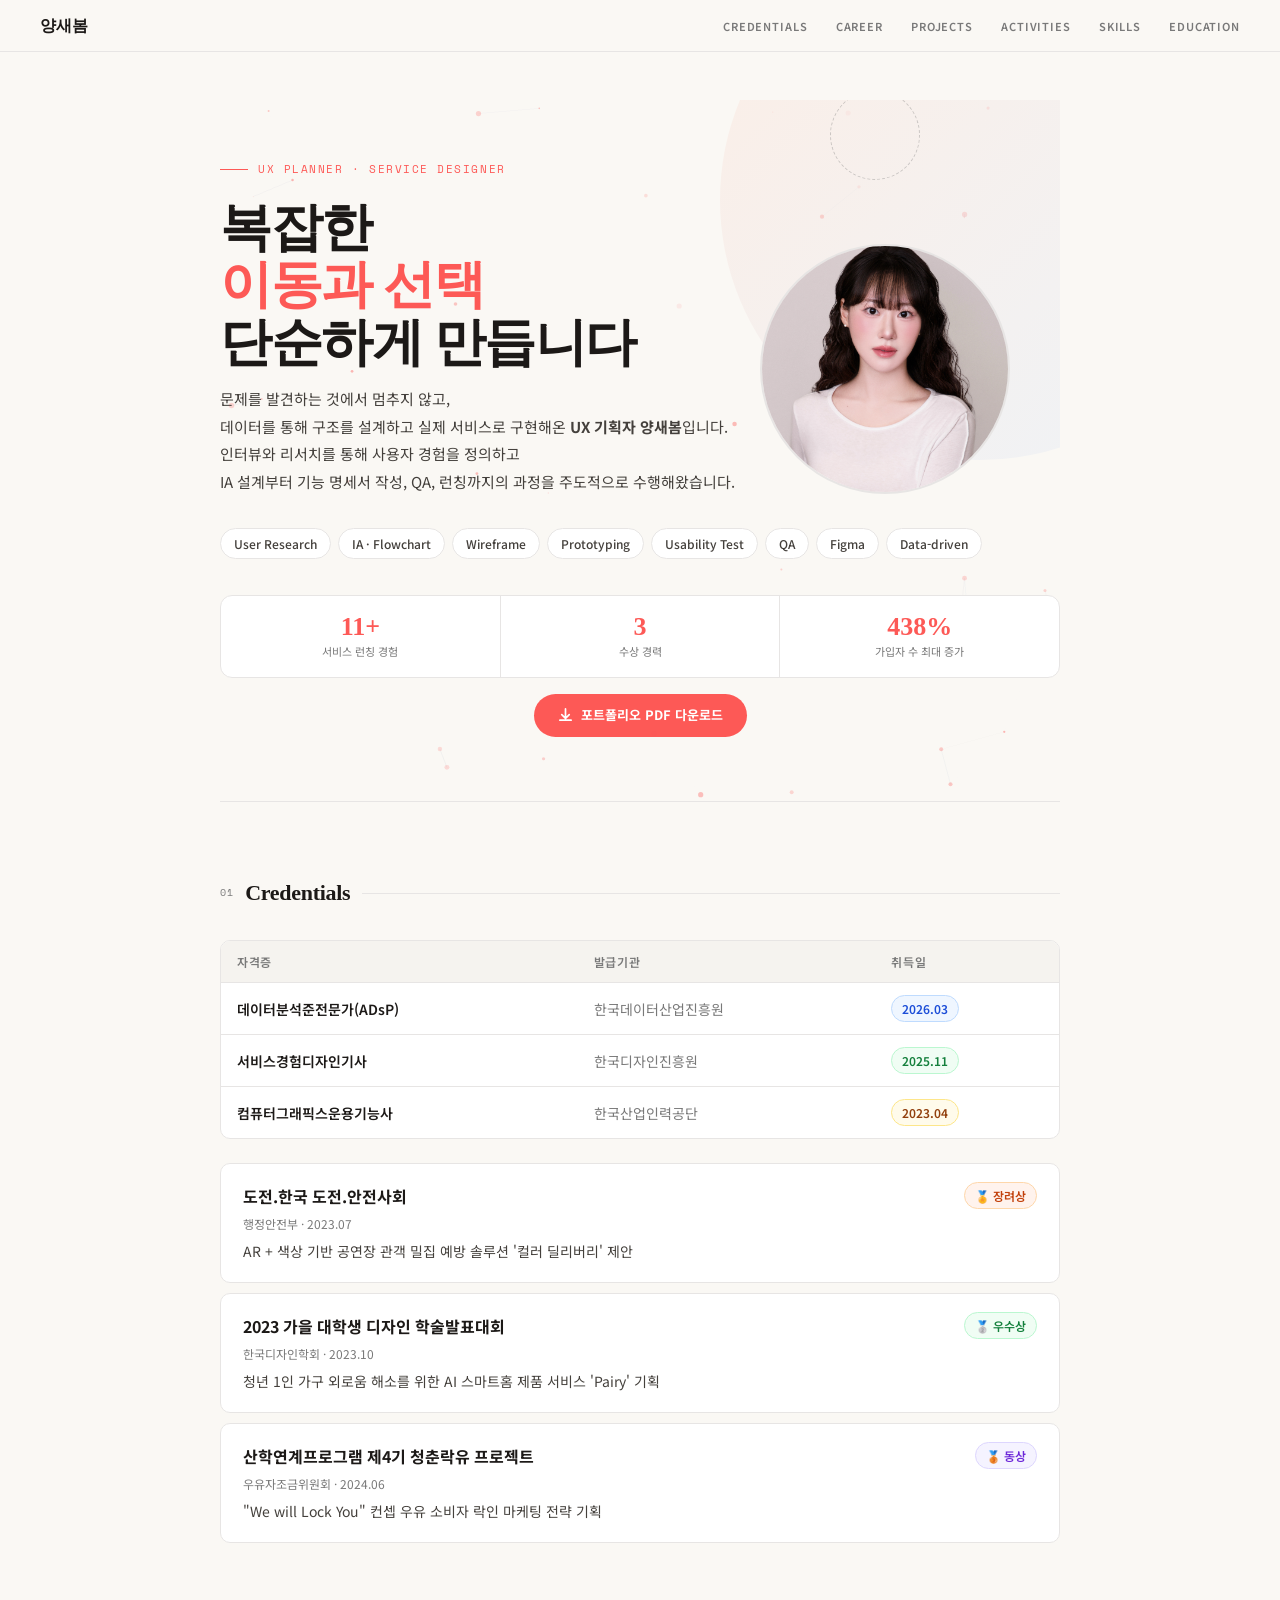
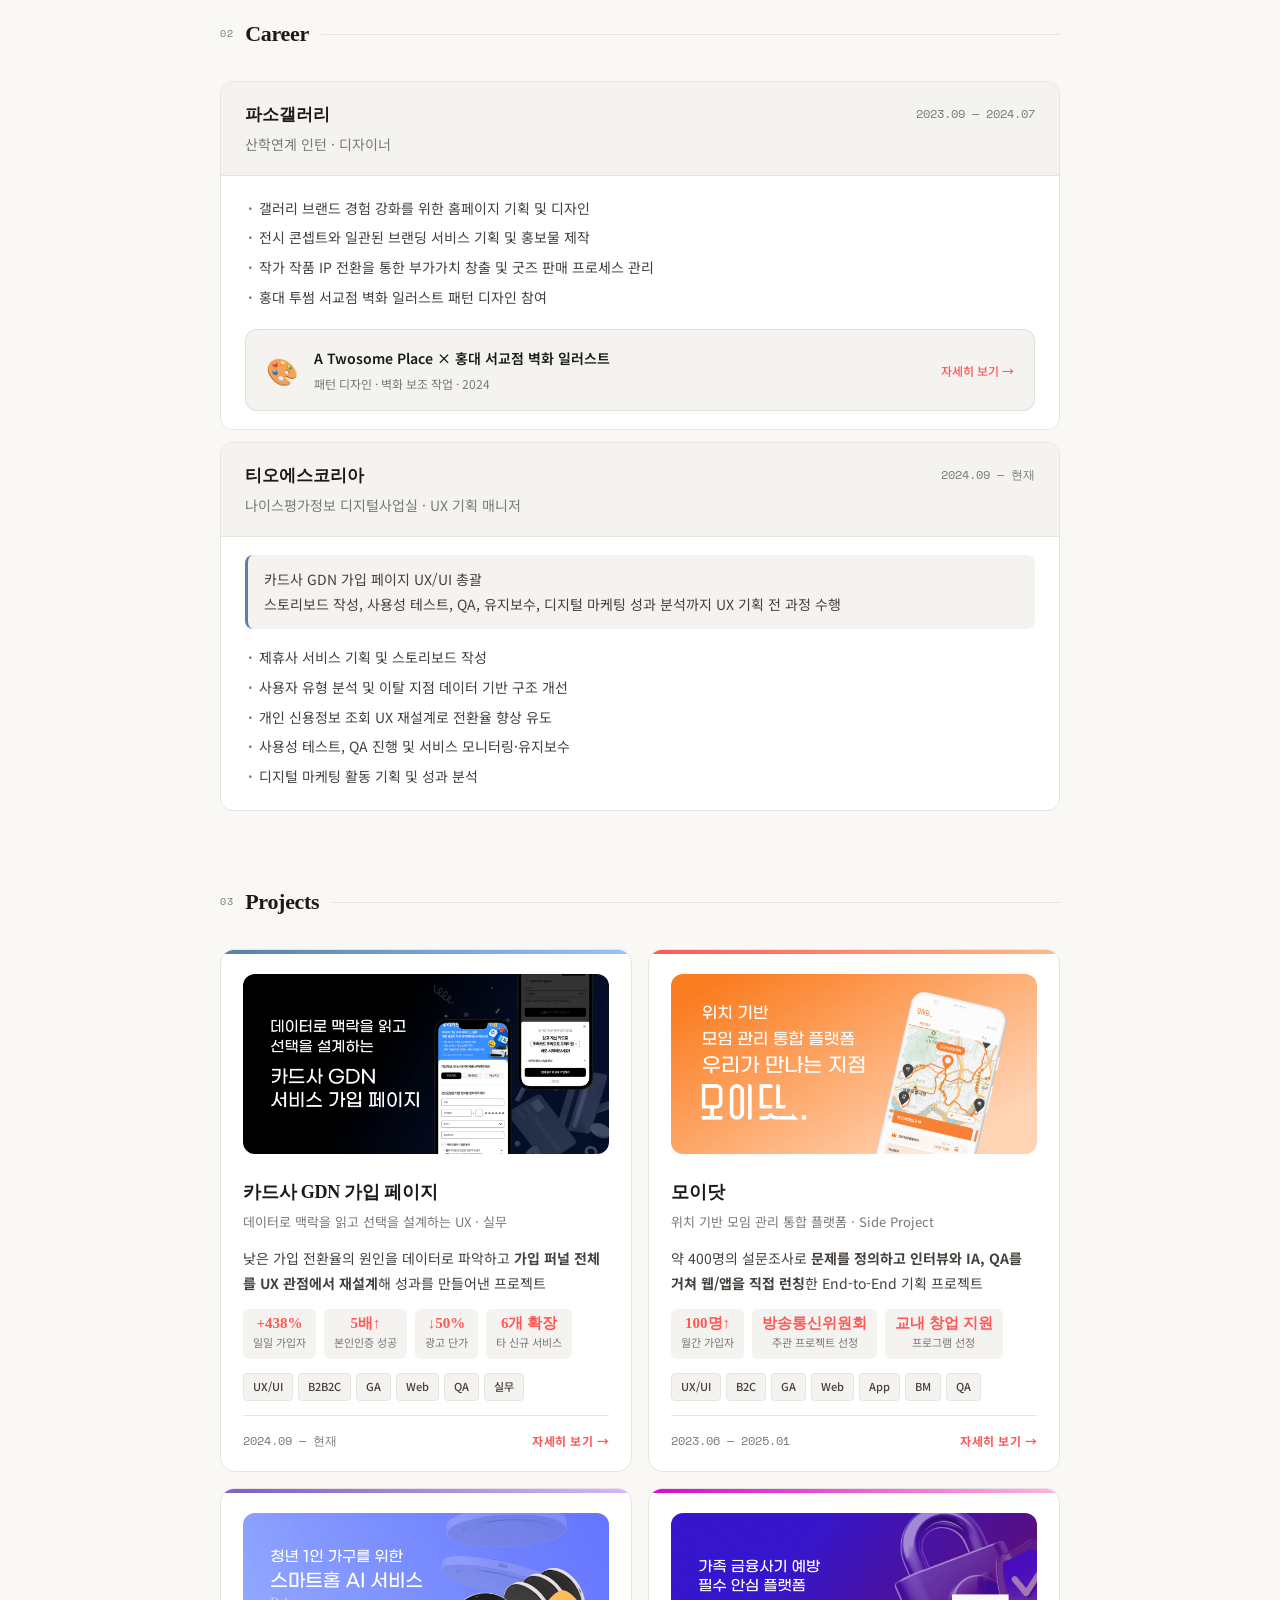
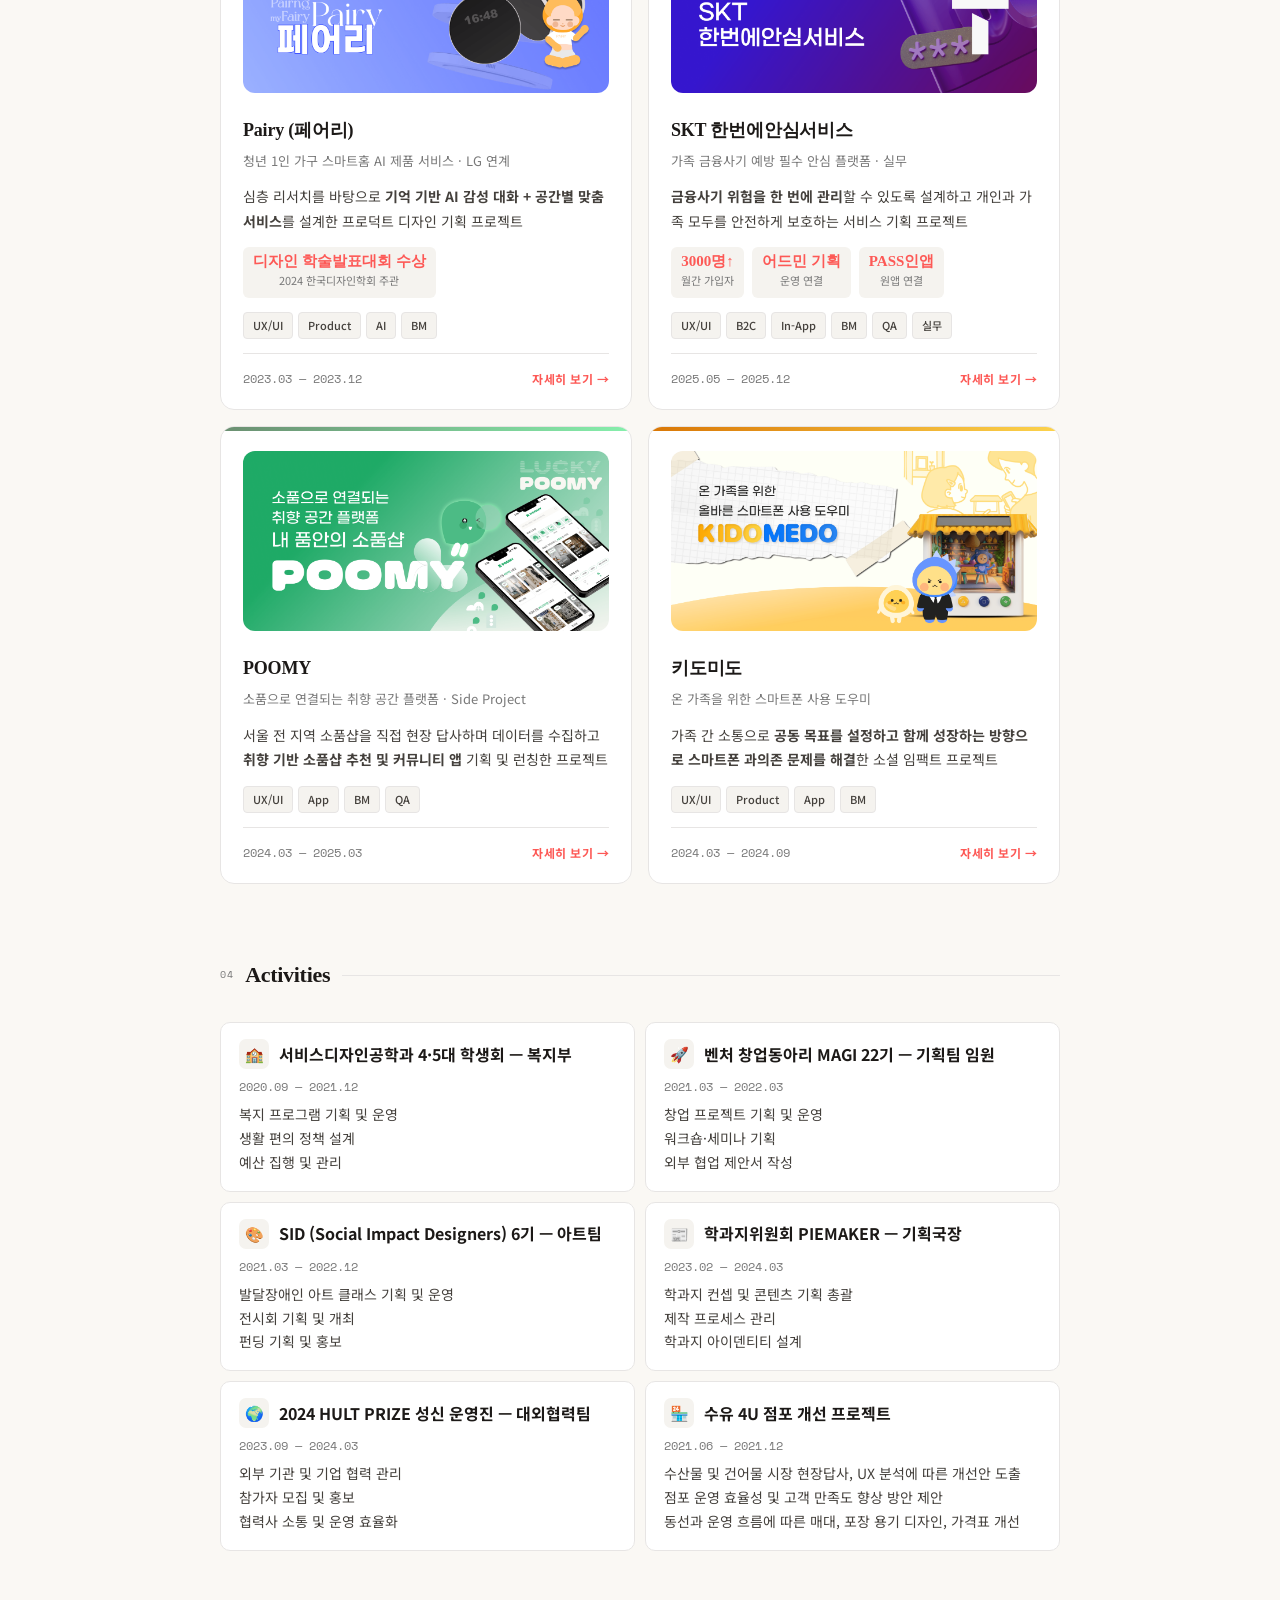
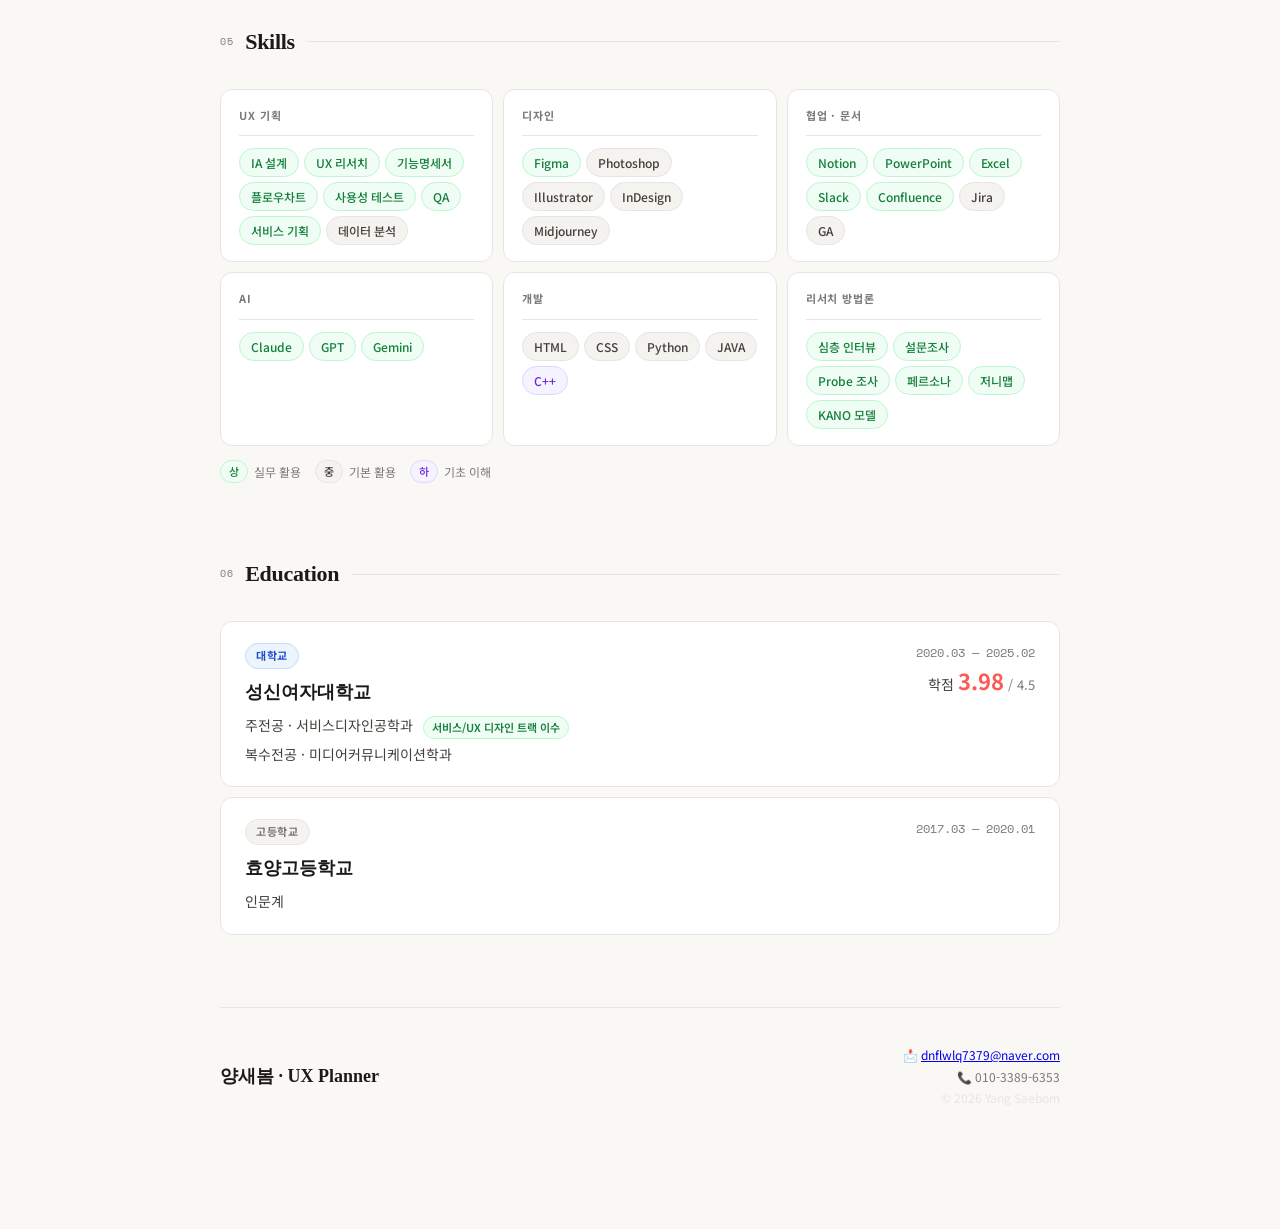
==== commit fd926ab1: "Update index.html" ====
--- a/index.html
+++ b/index.html
@@ -51,7 +51,7 @@
       <span class="chip">Figma</span><span class="chip">Data-driven</span>
     </div>
     <div class="stat-row hero-anim" style="--d:0.6s;position:relative;z-index:2;">
-      <div class="stat-item"><div class="stat-num" data-target="5" data-suffix="+">0</div><div class="stat-label">서비스 런칭 경험</div></div>
+      <div class="stat-item"><div class="stat-num" data-target="11" data-suffix="+">0</div><div class="stat-label">서비스 런칭 경험</div></div>
       <div class="stat-item"><div class="stat-num" data-target="3" data-suffix="">0</div><div class="stat-label">수상 경력</div></div>
       <div class="stat-item"><div class="stat-num" data-target="438" data-suffix="%">0</div><div class="stat-label">가입자 수 최대 증가</div></div>
     </div>
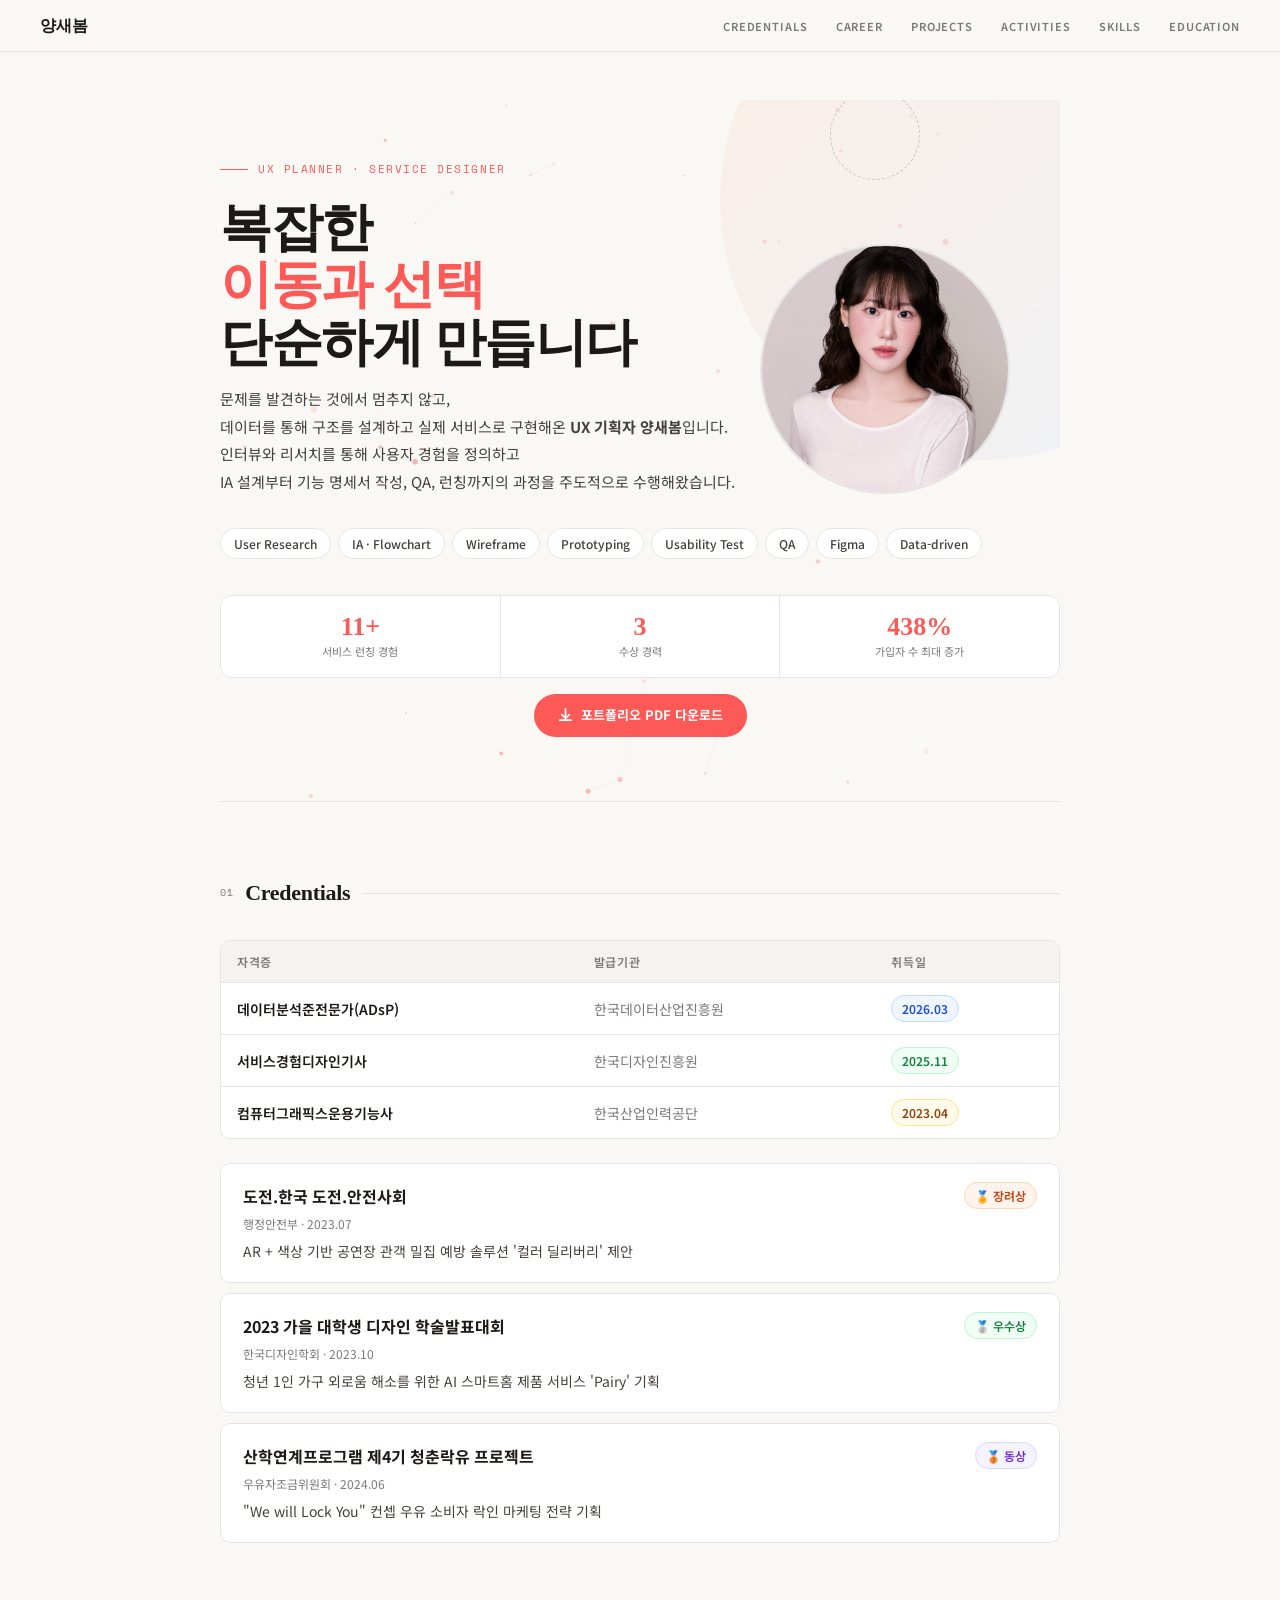
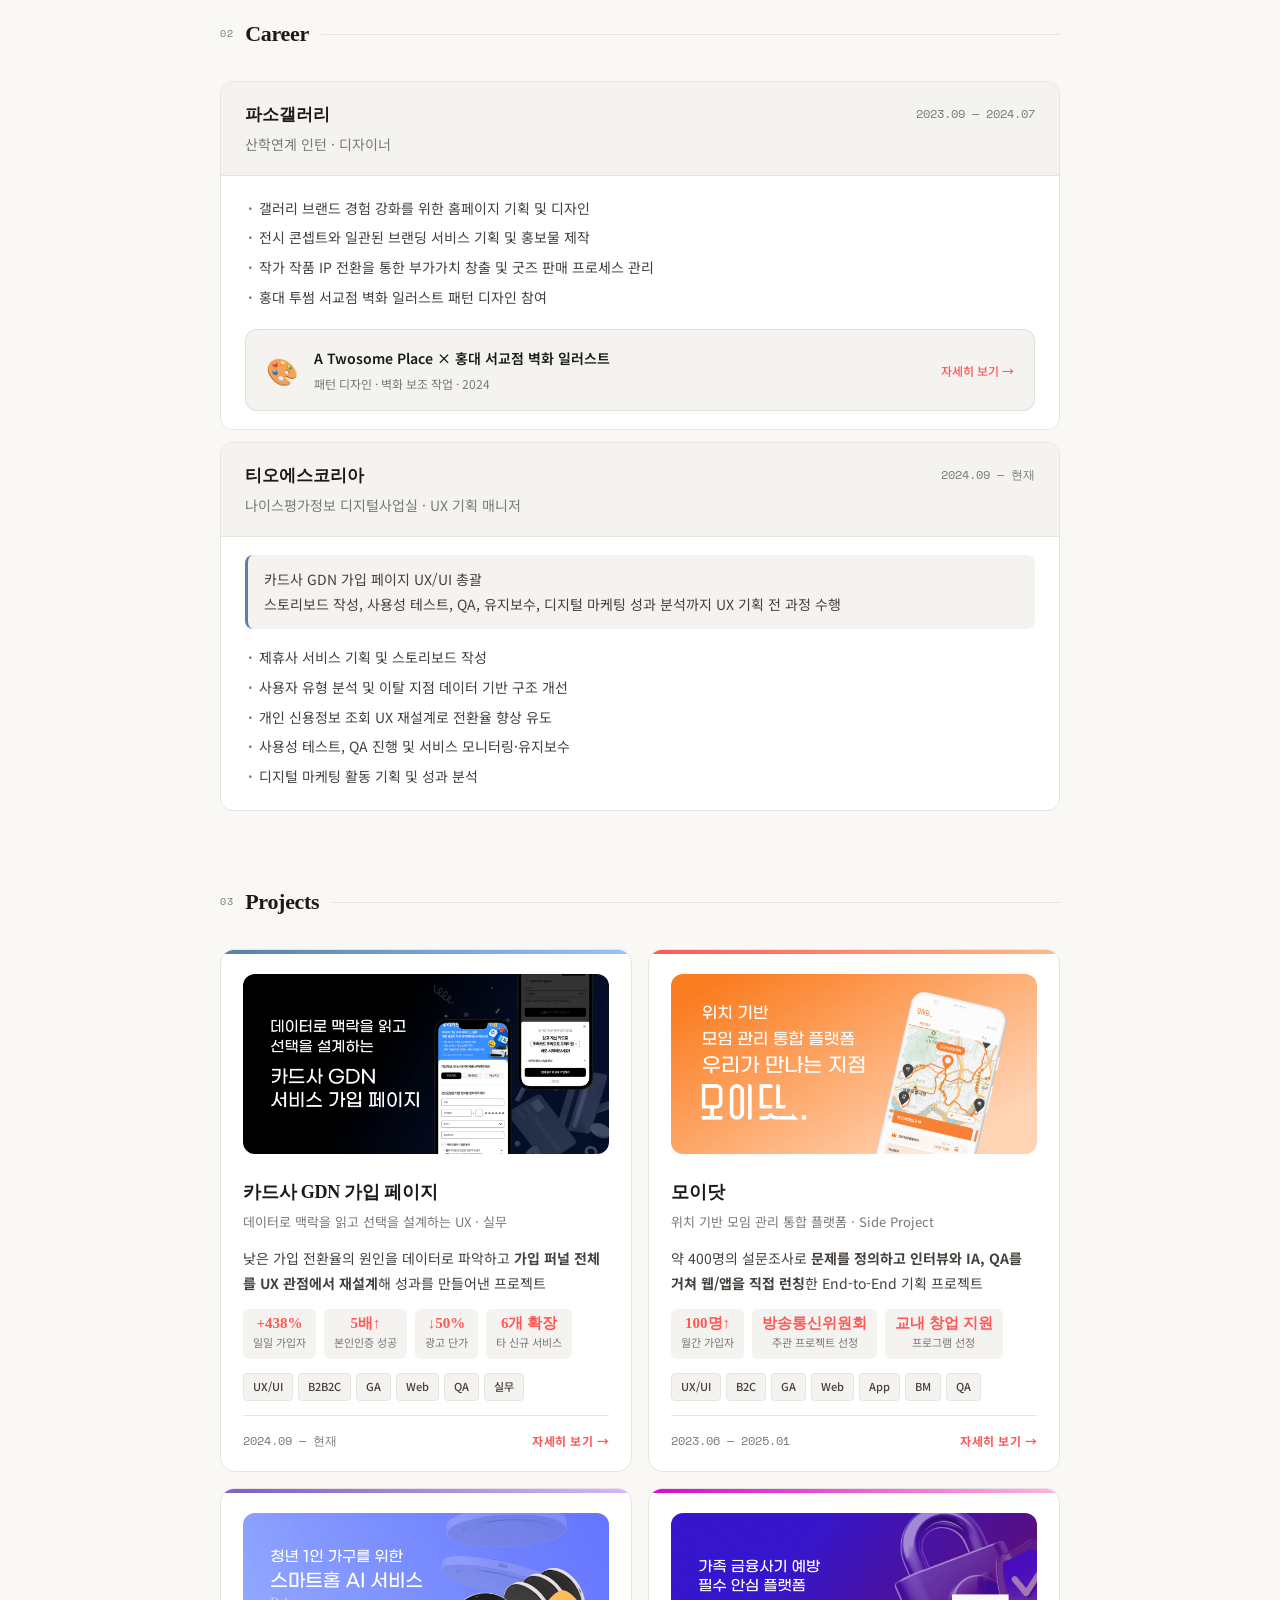
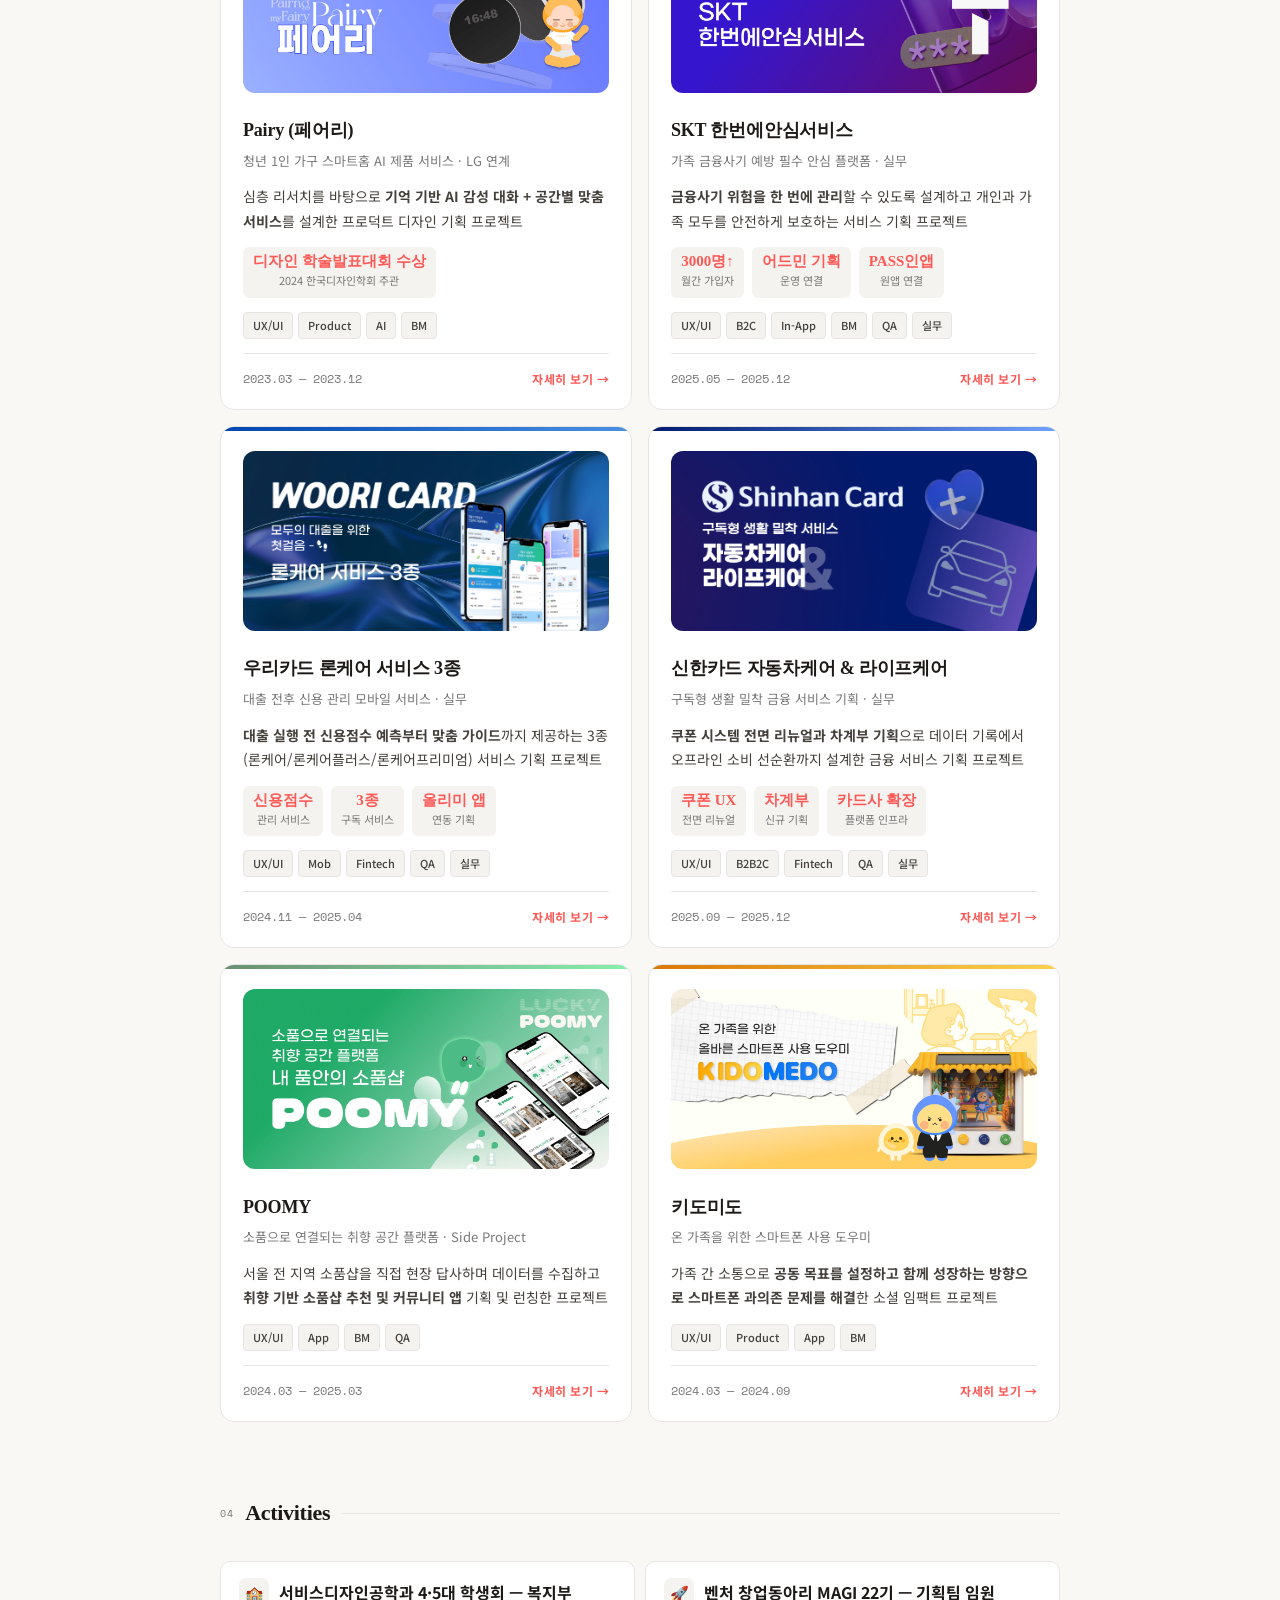
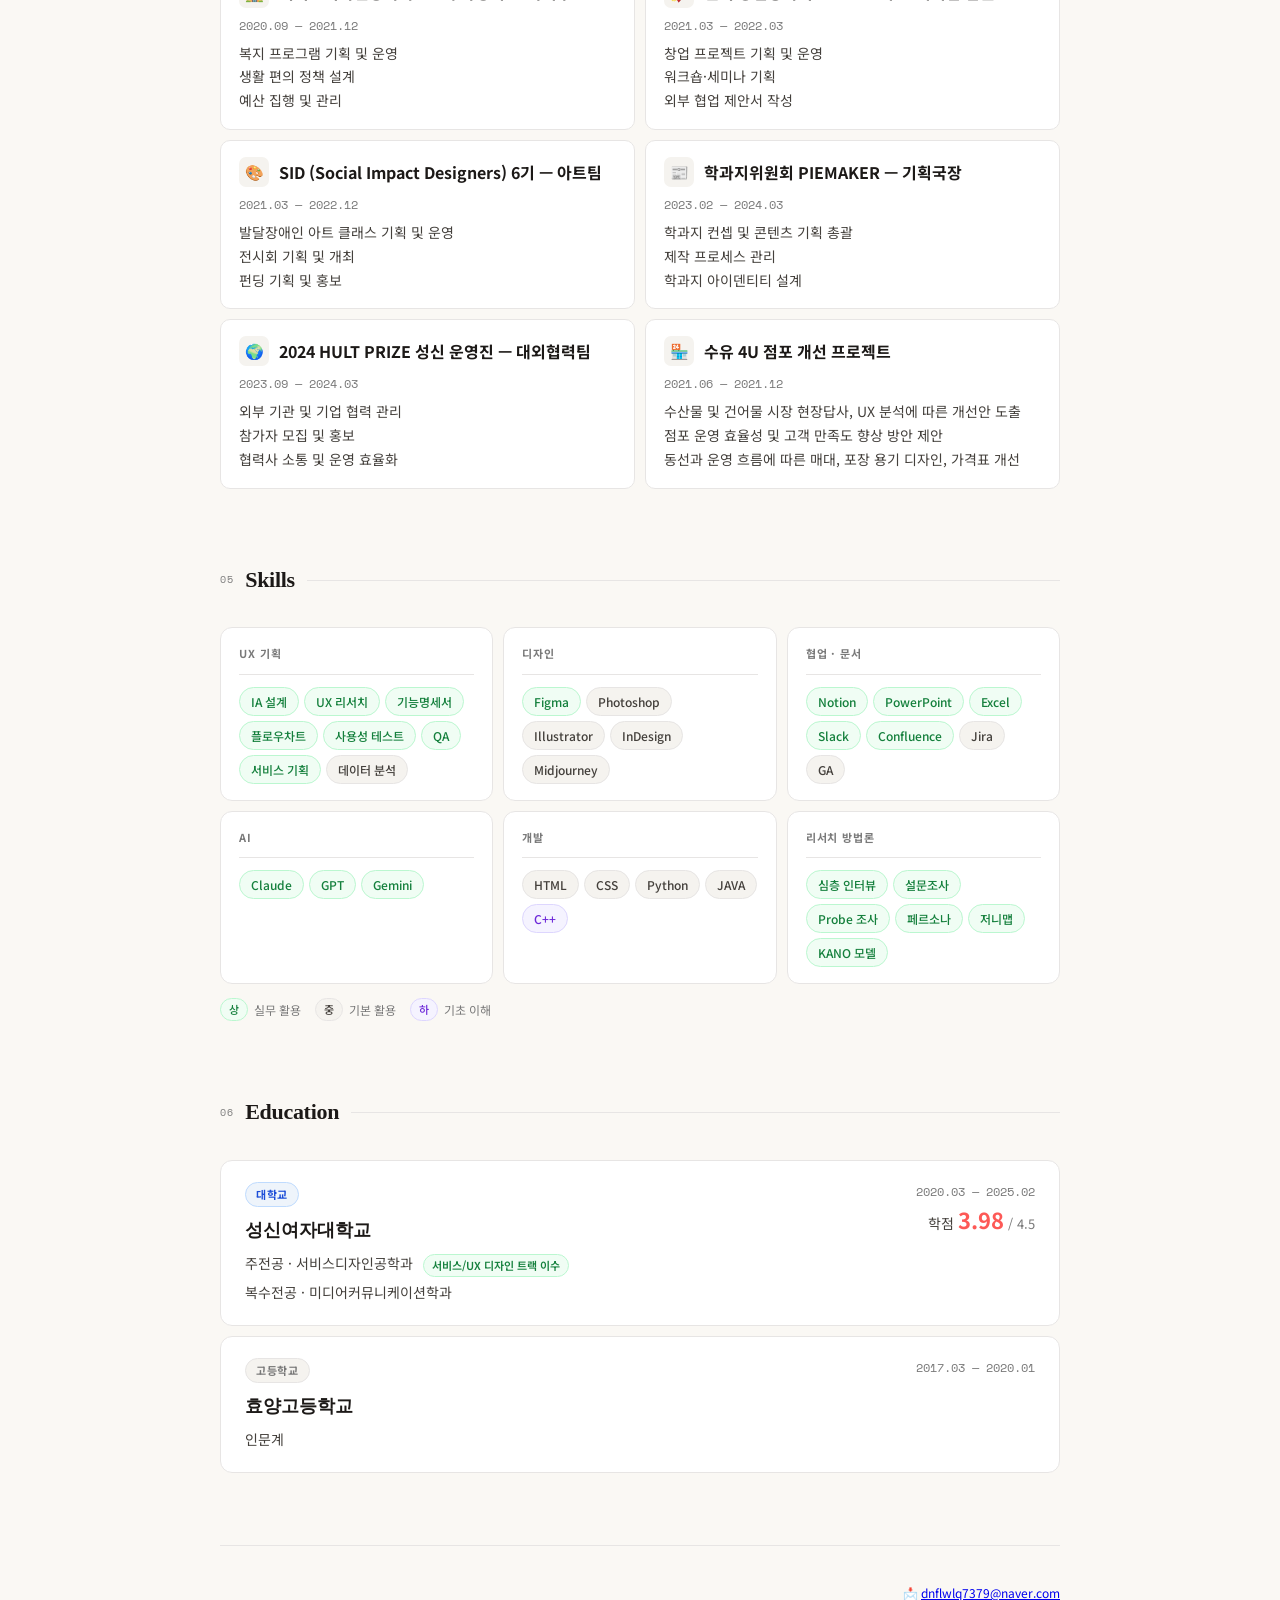
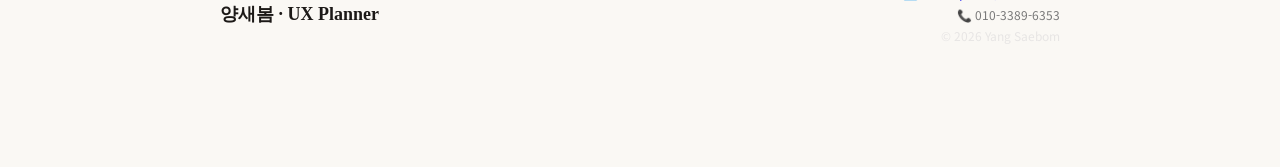
==== commit 55d389fc: "Update index.html" ====
--- a/index.html
+++ b/index.html
@@ -233,7 +233,42 @@
           <div class="pcard-footer"><span class="pcard-period">2025.05 — 2025.12</span><span class="pcard-btn">자세히 보기 →</span></div>
         </div>
       </div>
-
+<!-- 우리카드 론케어 20260408-->
+      <div class="pcard" onclick="openModal('woori')">
+        <div class="pcard-bar" style="background:linear-gradient(90deg,#0046b0,#4A90E2);"></div>
+        <div class="pcard-body">
+          <img src="resource/P7_main.webp" class="project-thumb"/>
+          <div class="pcard-name">우리카드 론케어 서비스 3종</div>
+          <div class="pcard-sub">대출 전후 신용 관리 모바일 서비스 · 실무</div>
+          <div class="pcard-desc"><b>대출 실행 전 신용점수 예측부터 맞춤 가이드</b>까지 제공하는 3종(론케어/론케어플러스/론케어프리미엄) 서비스 기획 프로젝트</div>
+          <div class="pcard-kpi">
+            <div class="kpi-mini"><div class="kpi-mini-num">신용점수</div><div class="kpi-mini-label">관리 서비스</div></div>
+            <div class="kpi-mini"><div class="kpi-mini-num">3종</div><div class="kpi-mini-label">구독 서비스</div></div>
+            <div class="kpi-mini"><div class="kpi-mini-num">올리미 앱</div><div class="kpi-mini-label">연동 기획</div></div>
+          </div>
+          <div class="pcard-tags"><span class="tag">UX/UI</span><span class="tag">Mob</span><span class="tag">Fintech</span><span class="tag">QA</span><span class="tag">실무</span></div>
+          <div class="pcard-footer"><span class="pcard-period">2024.11 — 2025.04</span><span class="pcard-btn">자세히 보기 →</span></div>
+        </div>
+      </div>
+
+      <!-- 신한카드 20260408-->
+      <div class="pcard" onclick="openModal('shinhan')">
+        <div class="pcard-bar" style="background:linear-gradient(90deg,#001A6E,#6FA3FF);"></div>
+        <div class="pcard-body">
+          <img src="resource/P8_main.webp" class="project-thumb"/>
+          <div class="pcard-name">신한카드 자동차케어 & 라이프케어</div>
+          <div class="pcard-sub">구독형 생활 밀착 금융 서비스 기획 · 실무</div>
+          <div class="pcard-desc"><b>쿠폰 시스템 전면 리뉴얼과 차계부 기획</b>으로 데이터 기록에서 오프라인 소비 선순환까지 설계한 금융 서비스 기획 프로젝트</div>
+          <div class="pcard-kpi">
+            <div class="kpi-mini"><div class="kpi-mini-num">쿠폰 UX</div><div class="kpi-mini-label">전면 리뉴얼</div></div>
+            <div class="kpi-mini"><div class="kpi-mini-num">차계부</div><div class="kpi-mini-label">신규 기획</div></div>
+            <div class="kpi-mini"><div class="kpi-mini-num">카드사 확장</div><div class="kpi-mini-label">플랫폼 인프라</div></div>
+          </div>
+          <div class="pcard-tags"><span class="tag">UX/UI</span><span class="tag">B2B2C</span><span class="tag">Fintech</span><span class="tag">QA</span><span class="tag">실무</span></div>
+          <div class="pcard-footer"><span class="pcard-period">2025.09 — 2025.12</span><span class="pcard-btn">자세히 보기 →</span></div>
+        </div>
+      </div>
+      
       <!-- POOMY -->
       <div class="pcard" onclick="openModal('poomy')">
         <div class="pcard-bar bar-g"></div>
@@ -701,6 +736,60 @@
  </iframe>
 </div></div></div></div>
 
+<!-- ⑦ 우리카드 론케어 20260408-->
+<div class="modal-overlay" id="modal-woori">
+<div class="modal"><div class="modal-close"><button onclick="closeModal('woori')">✕</button></div>
+<div class="modal-inner">
+<div class="modal-bar" style="background:linear-gradient(90deg,#0046b0,#4A90E2);"></div>
+<span class="modal-emoji">💳</span>
+<div class="modal-title">우리카드 론케어 서비스 3종</div>
+<div class="modal-subtitle">모두의 대출을 위한 첫걸음 · 신용 관리 모바일 서비스 · 실무</div>
+<div class="modal-tags"><span class="tag">UX/UI</span><span class="tag">Mob</span><span class="tag">Fintech</span><span class="tag">QA</span><span class="tag">실무</span></div>
+<div class="modal-quote"><b>대출 실행 전 신용 관리의 중요성</b>을 쉽게 이해하고<br>대출 과정에서 신용점수 예측과 맞춤 가이드를 제공하고자 기획했습니다.</div>
+<div class="modal-meta">
+  <div class="meta-item"><div class="meta-key">역할</div><div class="meta-val">UX 기획 매니저</div></div>
+  <div class="meta-item"><div class="meta-key">팀 구성</div><div class="meta-val">기획·디자인</div></div>
+  <div class="meta-item"><div class="meta-key">툴</div><div class="meta-val">PPT · Confluence</div></div>
+  <div class="meta-item"><div class="meta-key">기여도</div><div class="meta-val">90%</div></div>
+</div>
+<div class="m-section-label">UX Process</div>
+<div class="process-flow"><span class="pf pf1">🔍 Problem</span><span class="pf-arr">→</span><span class="pf pf2">📊 Research</span><span class="pf-arr">→</span><span class="pf pf3">🎯 Define</span><span class="pf-arr">→</span><span class="pf pf4">✏️ Design</span><span class="pf-arr">→</span><span class="pf pf5">🧪 Test</span><span class="pf-arr">→</span><span class="pf pf6">📈 Result</span></div>
+<div class="step-rows">
+  <div class="step-row"><div class="step-label sl1">Problem</div><div class="step-content">신용점수가 대출에 미치는 영향을 이해하지 못한 채 <strong>대출 실행 후 신용점수가 하락</strong>하는 문제 경험 <br> 사전 대비 및 사후 회복 전략 부재</div></div>
+  <div class="step-row"><div class="step-label sl2">Research</div><div class="step-content">신용점수 변동성 이해 부족 / 대출 전 사전 관리 방법 모름 / 대출 후 신용 회복 전략 없음<br>→ <strong>사후관리 전 구간을 관리해주는 서비스 필요</strong></div></div>
+  <div class="step-row"><div class="step-label sl3">Define</div><div class="step-content">핵심 기능 : <strong>크레딧 컨설팅</strong>(신용 현황 분석) / <strong>크레딧 시뮬레이터</strong>(대출 후 점수 예측) / <strong>크레딧 부스트</strong>(점수 향상 플랜)</div></div>
+  <div class="step-row"><div class="step-label sl4">Design</div><div class="step-content">론케어 / 론케어플러스 / 론케어프리미엄 3종 UI 구조 설계 <br>수동, 자동 시뮬레이터 이원화 및 Progress Indicator 기반 단계별 입력 플로우</div></div>
+  <div class="step-row"><div class="step-label sl5">Test</div><div class="step-content">기술 검토 및 개발팀 협업 → QA 진행 → 서비스 출시 및 운영</div></div>
+  <div class="step-row"><div class="step-label sl6">Result</div><div class="step-content">3종 서비스 정식 출시 및 크레딧 부스트 CTA 연동으로 <strong>올리미 앱 진입률 증가</strong></div></div>
+</div>
+<div class="m-section-label">Main Experience</div>
+<div class="comp-grid">
+  <div class="comp-card"><div class="comp-card-header"><span class="comp-badge cb-research">User Research</span></div><div class="comp-card-body">인식 → 탐색 → 실행 → 사후관리 4단계 <strong>고객 여정 지도</strong> 기반 각 단계 감정, 니즈, 기회 도출<br>타겟 페르소나(35세 마케팅 매니저 주택 구입 대출 준비) 수립</div></div>
+  <div class="comp-card"><div class="comp-card-header"><span class="comp-badge cb-concept">UX Concept</span></div><div class="comp-card-body"><b>대출 전후 내 신용을 지키는 가장 똑똑한 방법</b> 컨셉 설정<br>무겁고 복잡한 금융 영역에 <strong>따뜻한 감성 UX + 직관적 디자인</strong> 적용</div></div>
+  <div class="comp-card"><div class="comp-card-header"><span class="comp-badge cb-ia">IA</span></div><div class="comp-card-body">론케어/플러스/프리미엄 <strong>동일 UI 구조 기반 3종 상품 차별화</strong> 설계<br>신규 사용자 진입 장벽 최소화하며 기존 사용자 사용성 동시 확보</div></div>
+  <div class="comp-card"><div class="comp-card-header"><span class="comp-badge cb-design">Keyscreen</span></div><div class="comp-card-body"><strong>수동 시뮬레이터</strong> : Progress Indicator 기반 거래기간→대출→연체→카드 순차 입력 구조<br><strong>자동 시뮬레이터</strong> : 클릭 한 번으로 신용점수 변화 즉시 예측</div></div>
+  <div class="comp-card"><div class="comp-card-header"><span class="comp-badge cb-story">자사 앱 연동</span></div><div class="comp-card-body">'신용점수 올리기' CTA 버튼으로 자사 <strong>올리미 앱과 연동</strong><br>메인 서비스와 올리미 앱 간 경험 연결성 및 기능 확장 동시 달성</div></div>
+  <div class="comp-card"><div class="comp-card-header"><span class="comp-badge cb-qa">개발 F/U · QA · 운영</span></div><div class="comp-card-body">기술 검토 → 개발팀 협업 → 서비스 기획 문서 작성 → QA → <strong>출시 및 운영</strong> 전 과정 수행</div></div>
+</div>
+<div class="result-box"><span>🏆</span> 론케어 3종 정식 출시 · 크레딧 부스트 연동 플로우를 통한 올리미 앱 진입률 증가</div>
+<div class="project-gallery">
+  <div class="m-section-label">Result</div>
+  <img src="resource/P7_1.webp" loading="lazy"><img src="resource/P7_2.webp" loading="lazy"><img src="resource/P7_3.webp" loading="lazy">
+  <img src="resource/P7_4.webp" loading="lazy">
+</div>
+</div></div></div>
+
+<!-- ⑧ 신한카드 20260408--> 
+<div class="modal-overlay" id="modal-shinhan">
+  <div class="modal-close" style="z-index: 10; position: absolute; right: 20px; top: 20px;">
+      <button onclick="closeModal('shinhan')" style="background: rgba(0,0,0,0.5); color: #fff; border-radius: 50%; width: 35px; height: 35px; border: none; cursor: pointer;">✕</button>
+    </div>
+  <div class="modal" style="max-width: 1100px; height: 90vh; padding: 0; overflow: hidden; border-radius: 20px;">
+    <div class="modal-inner" style="width: 100%; height: 100%; padding: 0;">
+      <iframe src="shinhan-portfolio.html" style="width: 100%; height: 100%; border: none;"></iframe>
+    </div>
+  </div>
+</div>
 <!-- ⑨ 홍대 투썸 벽화 -->
 <div class="modal-overlay" id="modal-twosome">
   <div class="modal" style="max-width: 1100px; height: 90vh; padding: 0; overflow: hidden; border-radius: 20px;">
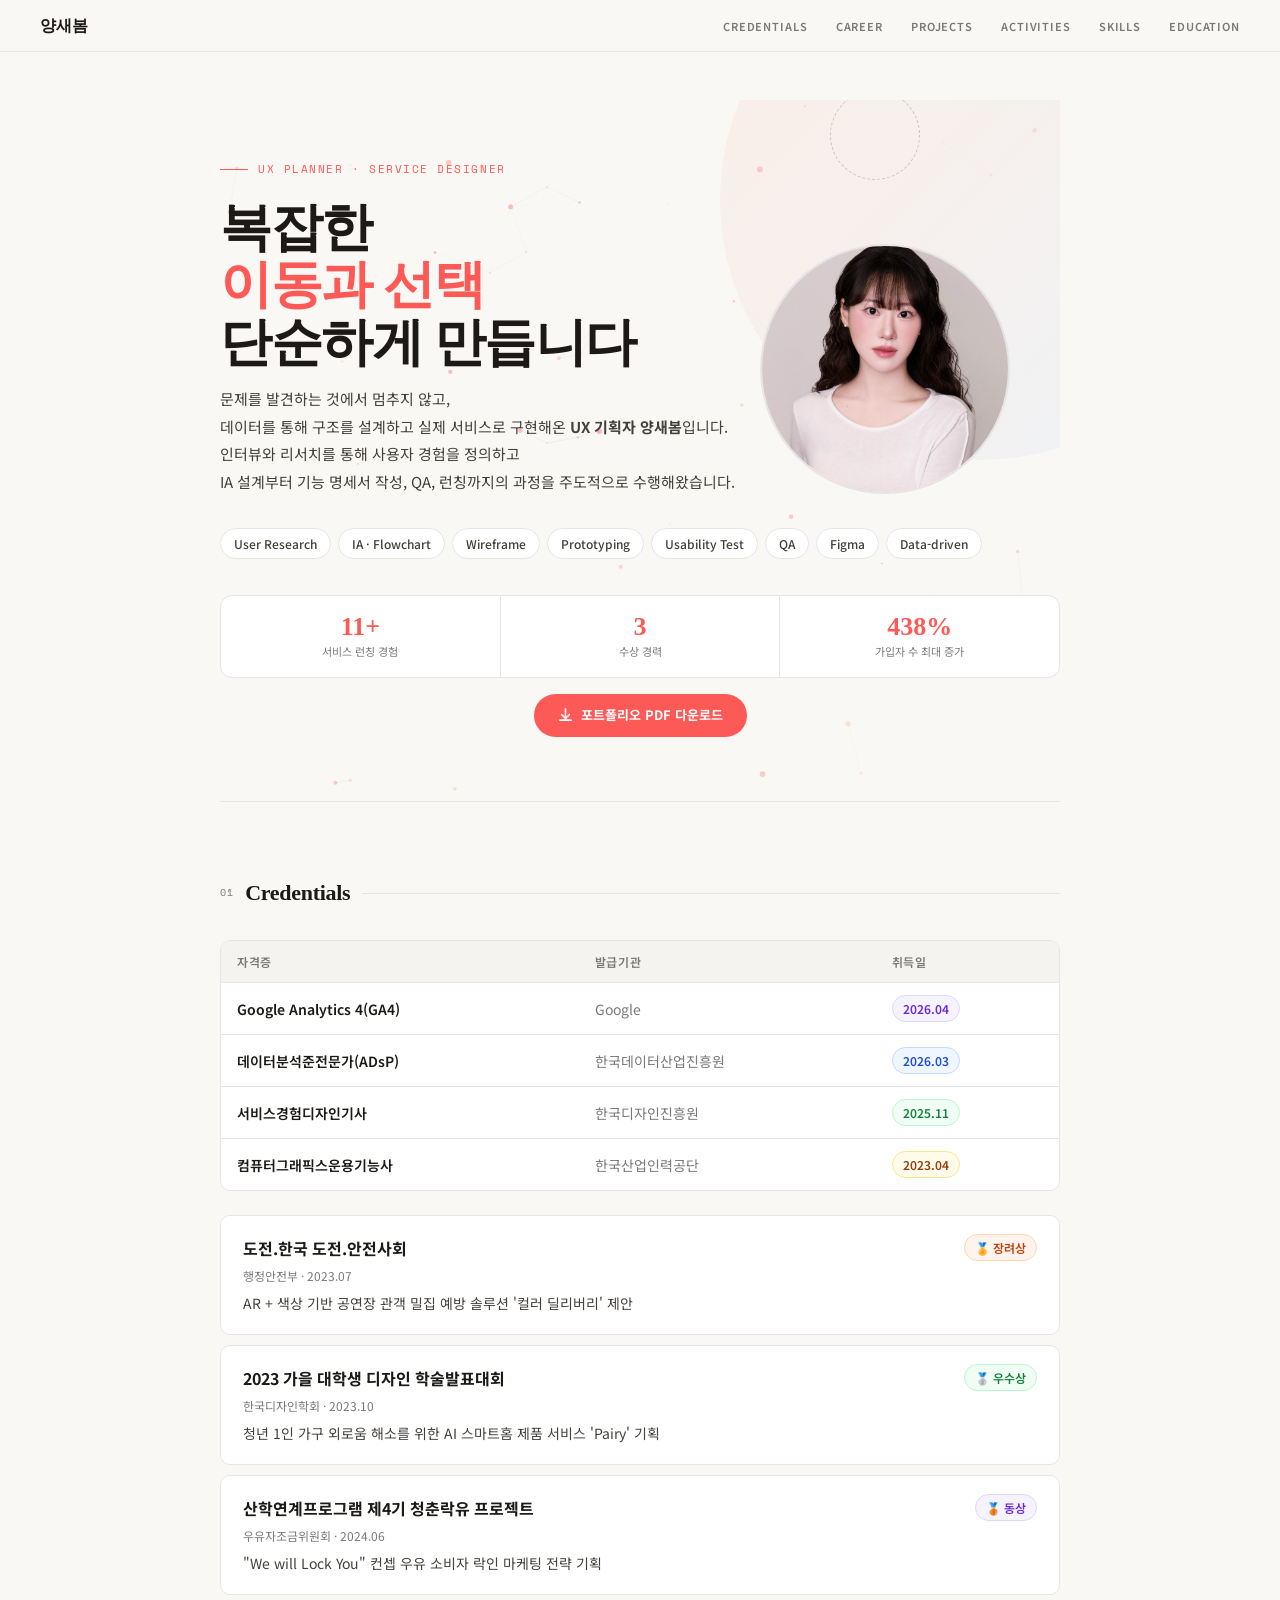
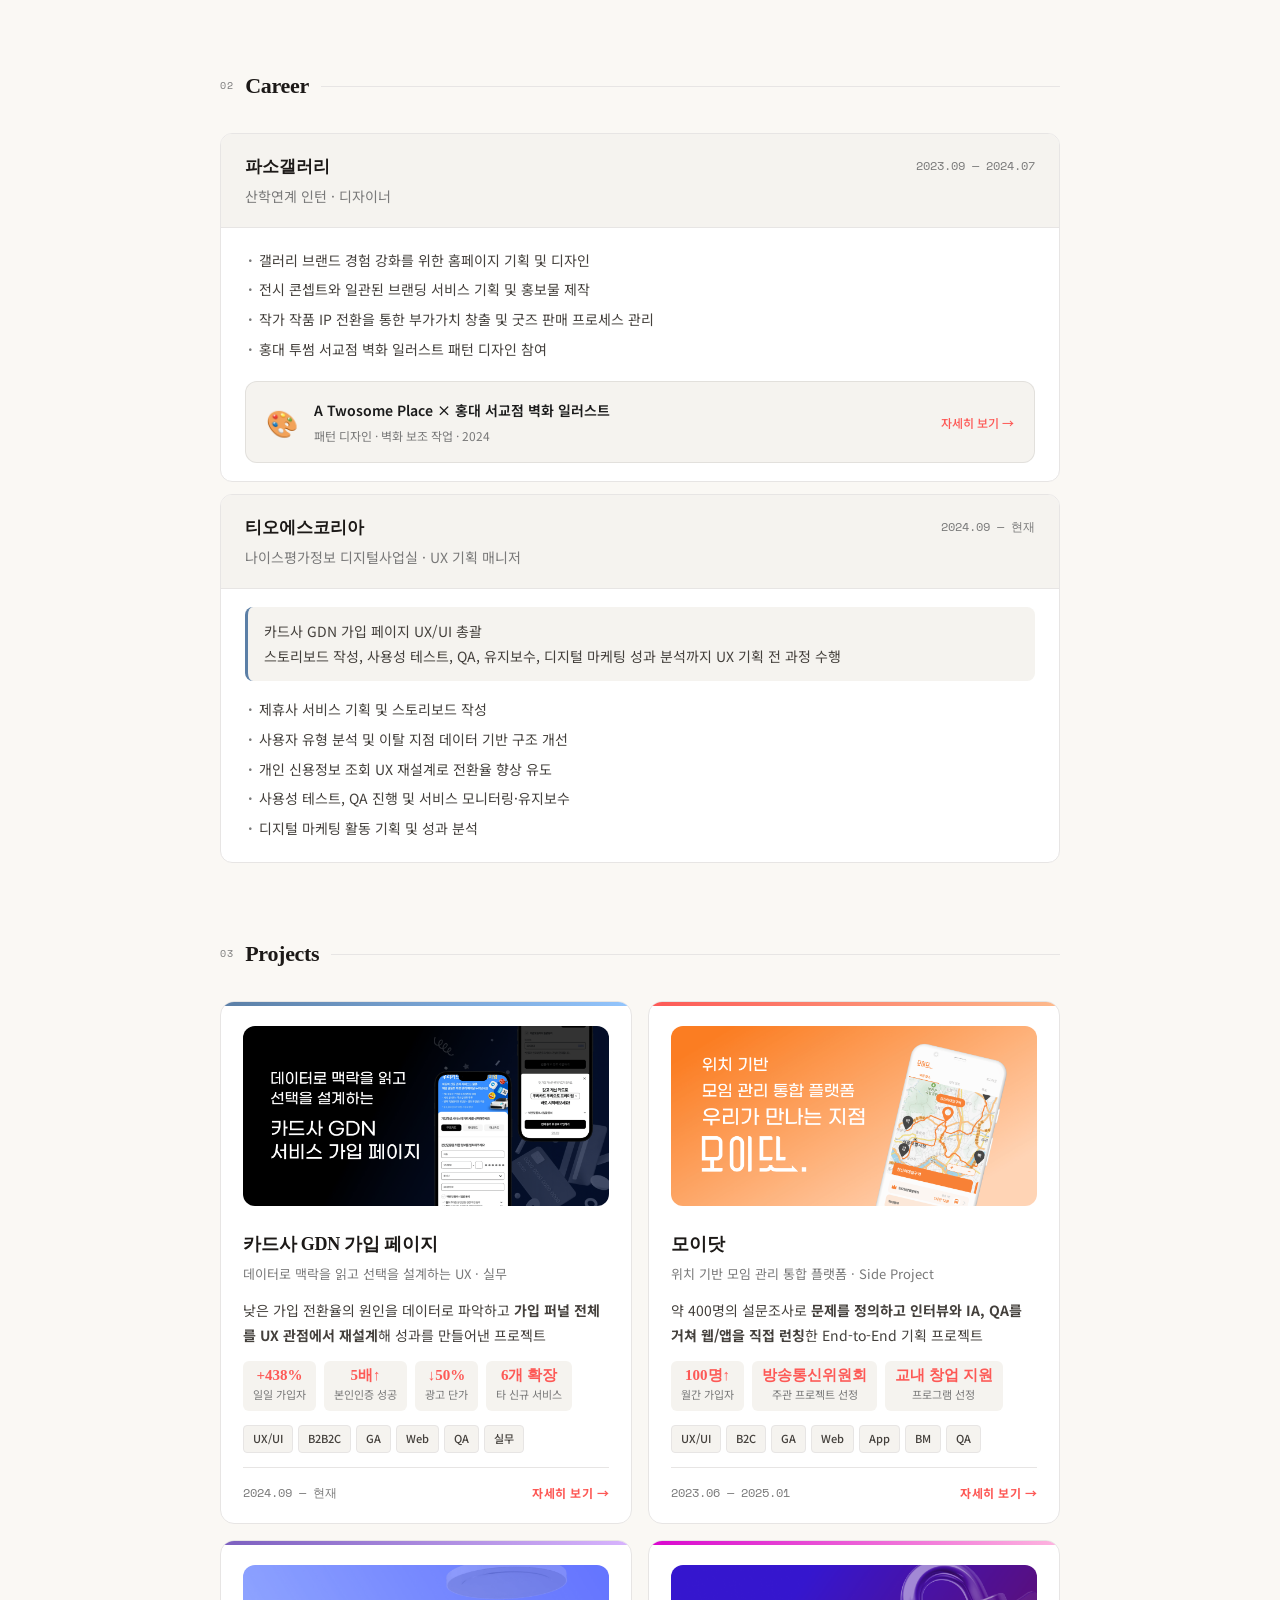
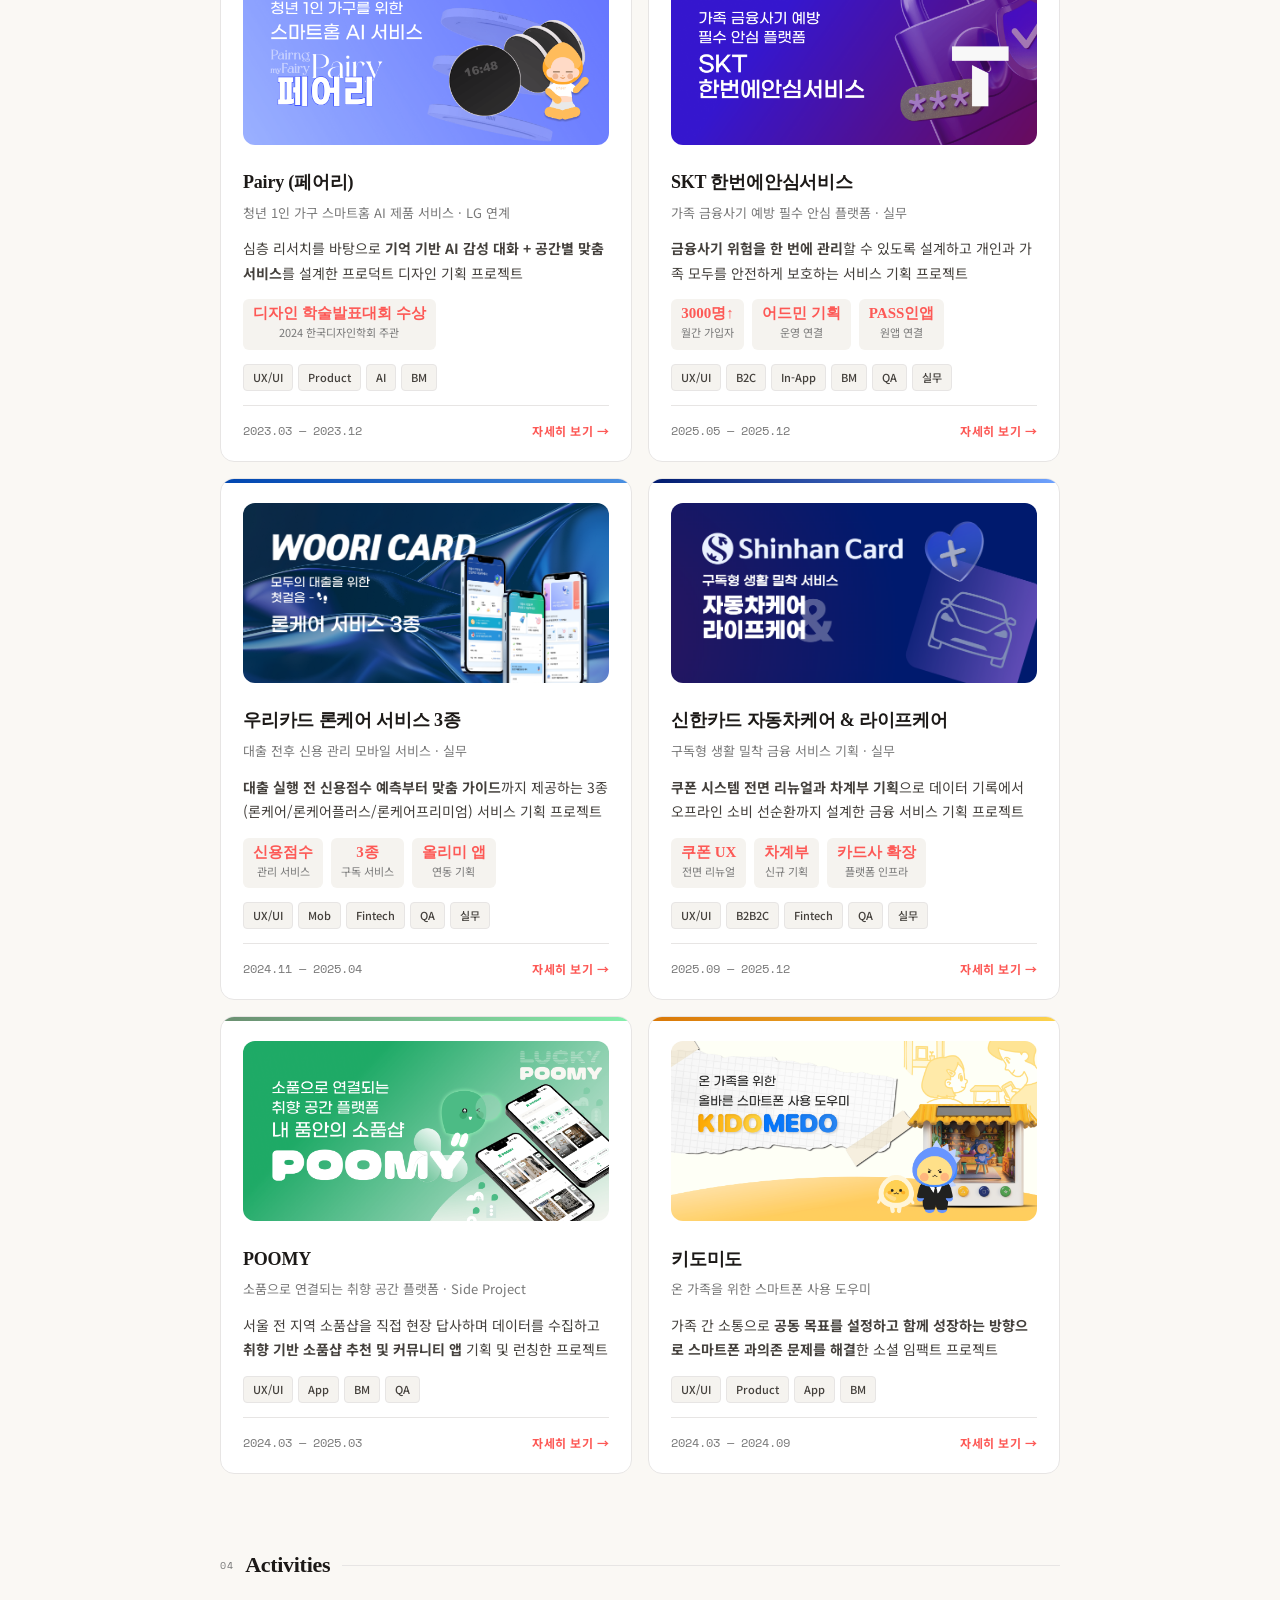
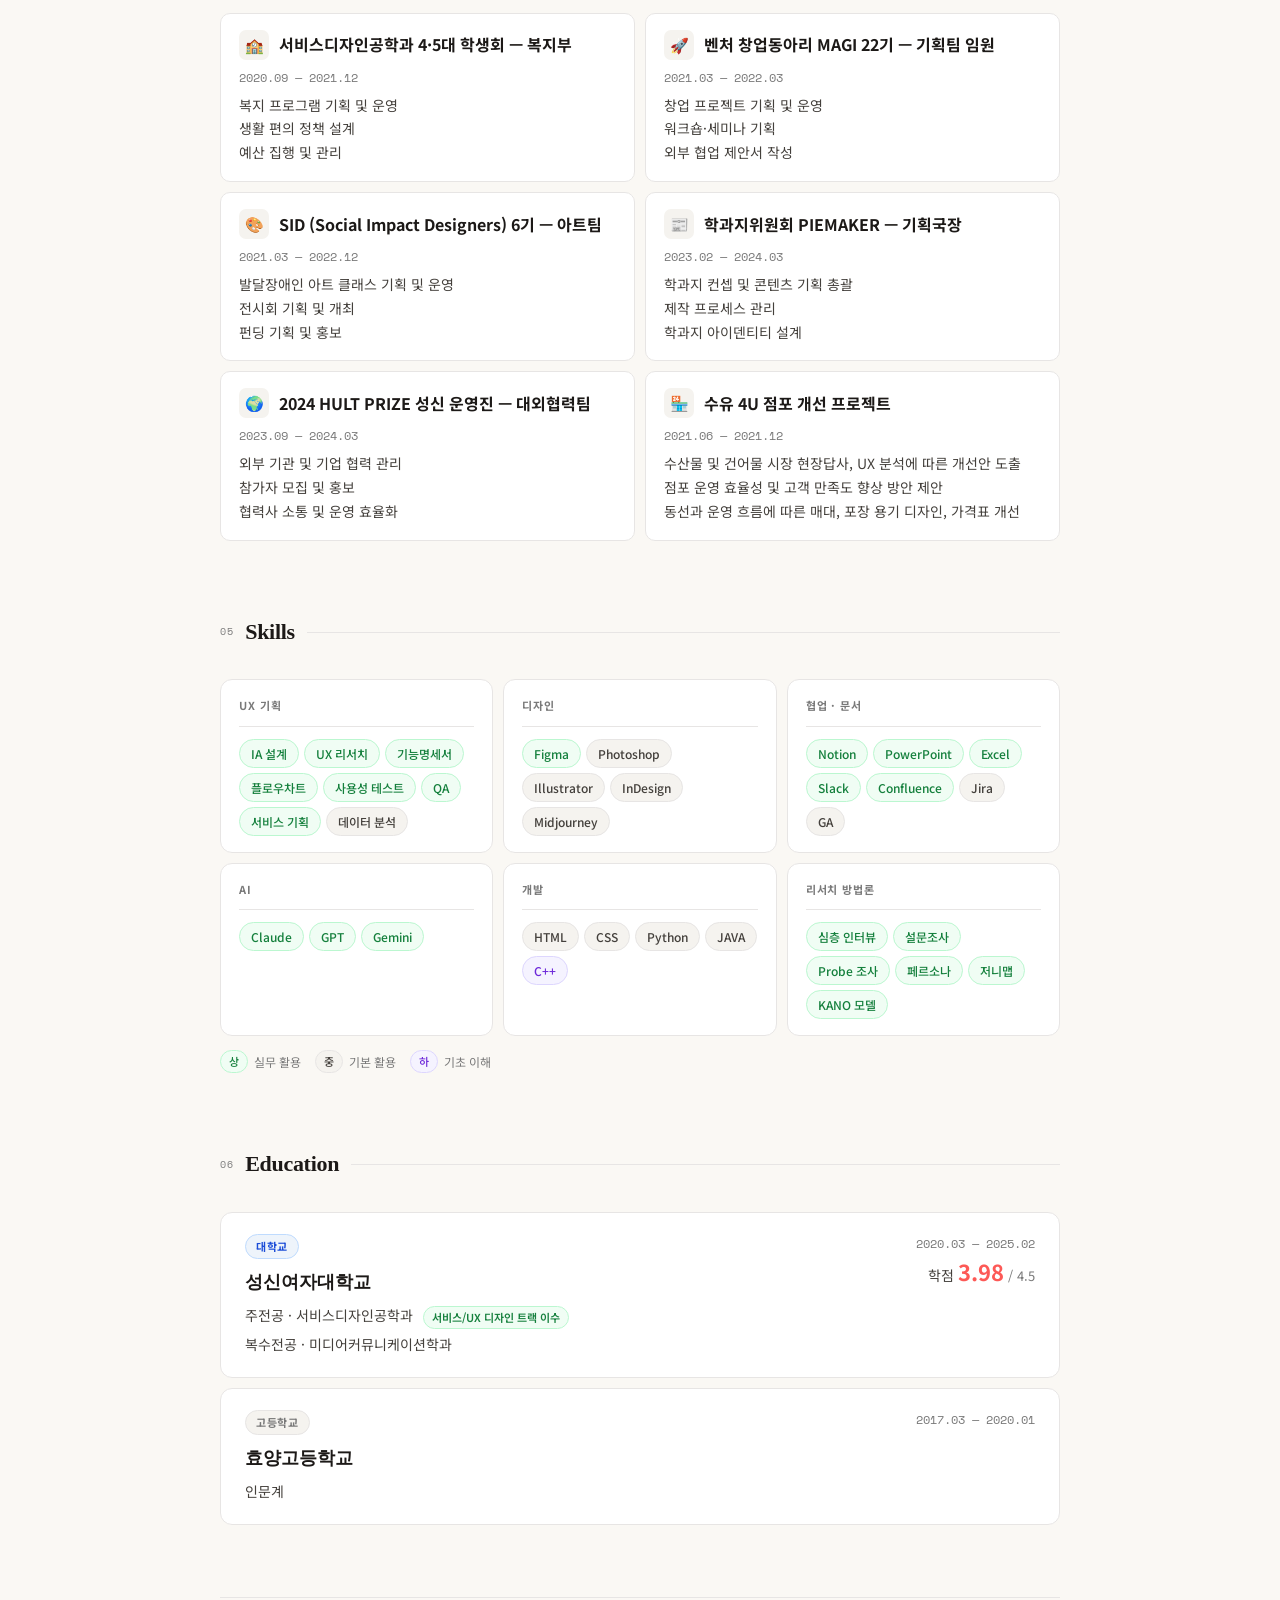
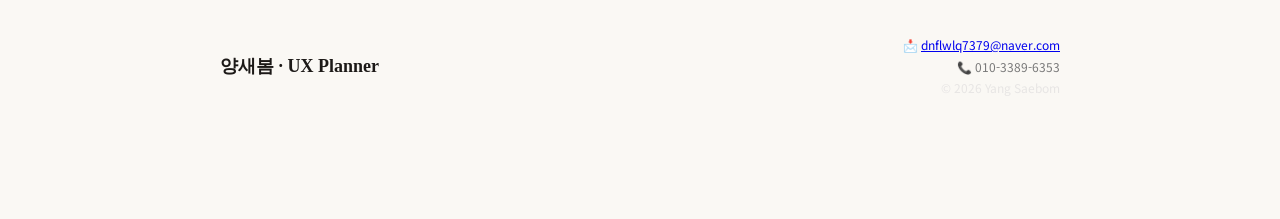
==== commit 8b529dc1: "Update index.html" ====
--- a/index.html
+++ b/index.html
@@ -72,6 +72,7 @@
       <table>
         <thead><tr><th>자격증</th><th>발급기관</th><th>취득일</th></tr></thead>
         <tbody>
+          <tr><td class="cert-name">Google Analytics 4(GA4)</td><td style="color:var(--muted)">Google</td><td><span class="pill pill-purple">2026.04</span></td></tr>
           <tr><td class="cert-name">데이터분석준전문가(ADsP)</td><td style="color:var(--muted)">한국데이터산업진흥원</td><td><span class="pill pill-blue">2026.03</span></td></tr>
           <tr><td class="cert-name">서비스경험디자인기사</td><td style="color:var(--muted)">한국디자인진흥원</td><td><span class="pill pill-green">2025.11</span></td></tr>
           <tr><td class="cert-name">컴퓨터그래픽스운용기능사</td><td style="color:var(--muted)">한국산업인력공단</td><td><span class="pill pill-yellow">2023.04</span></td></tr>
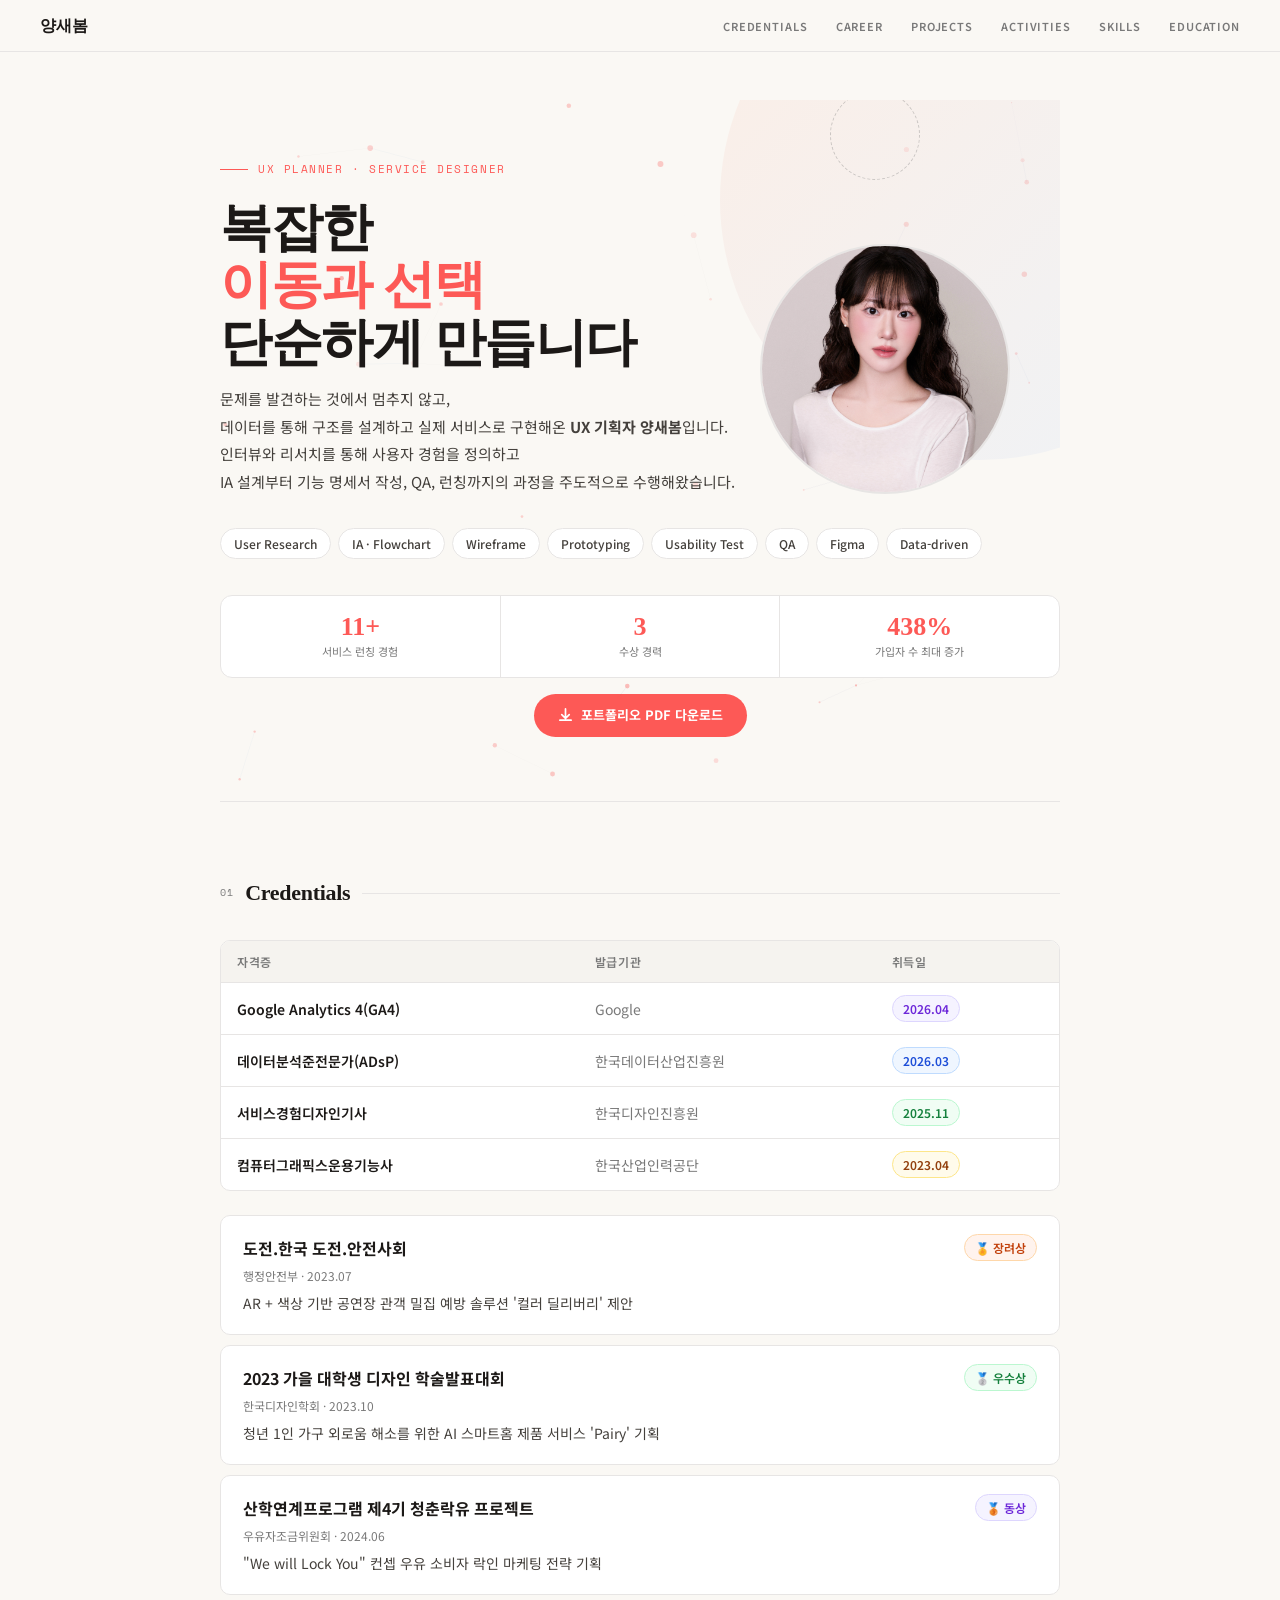
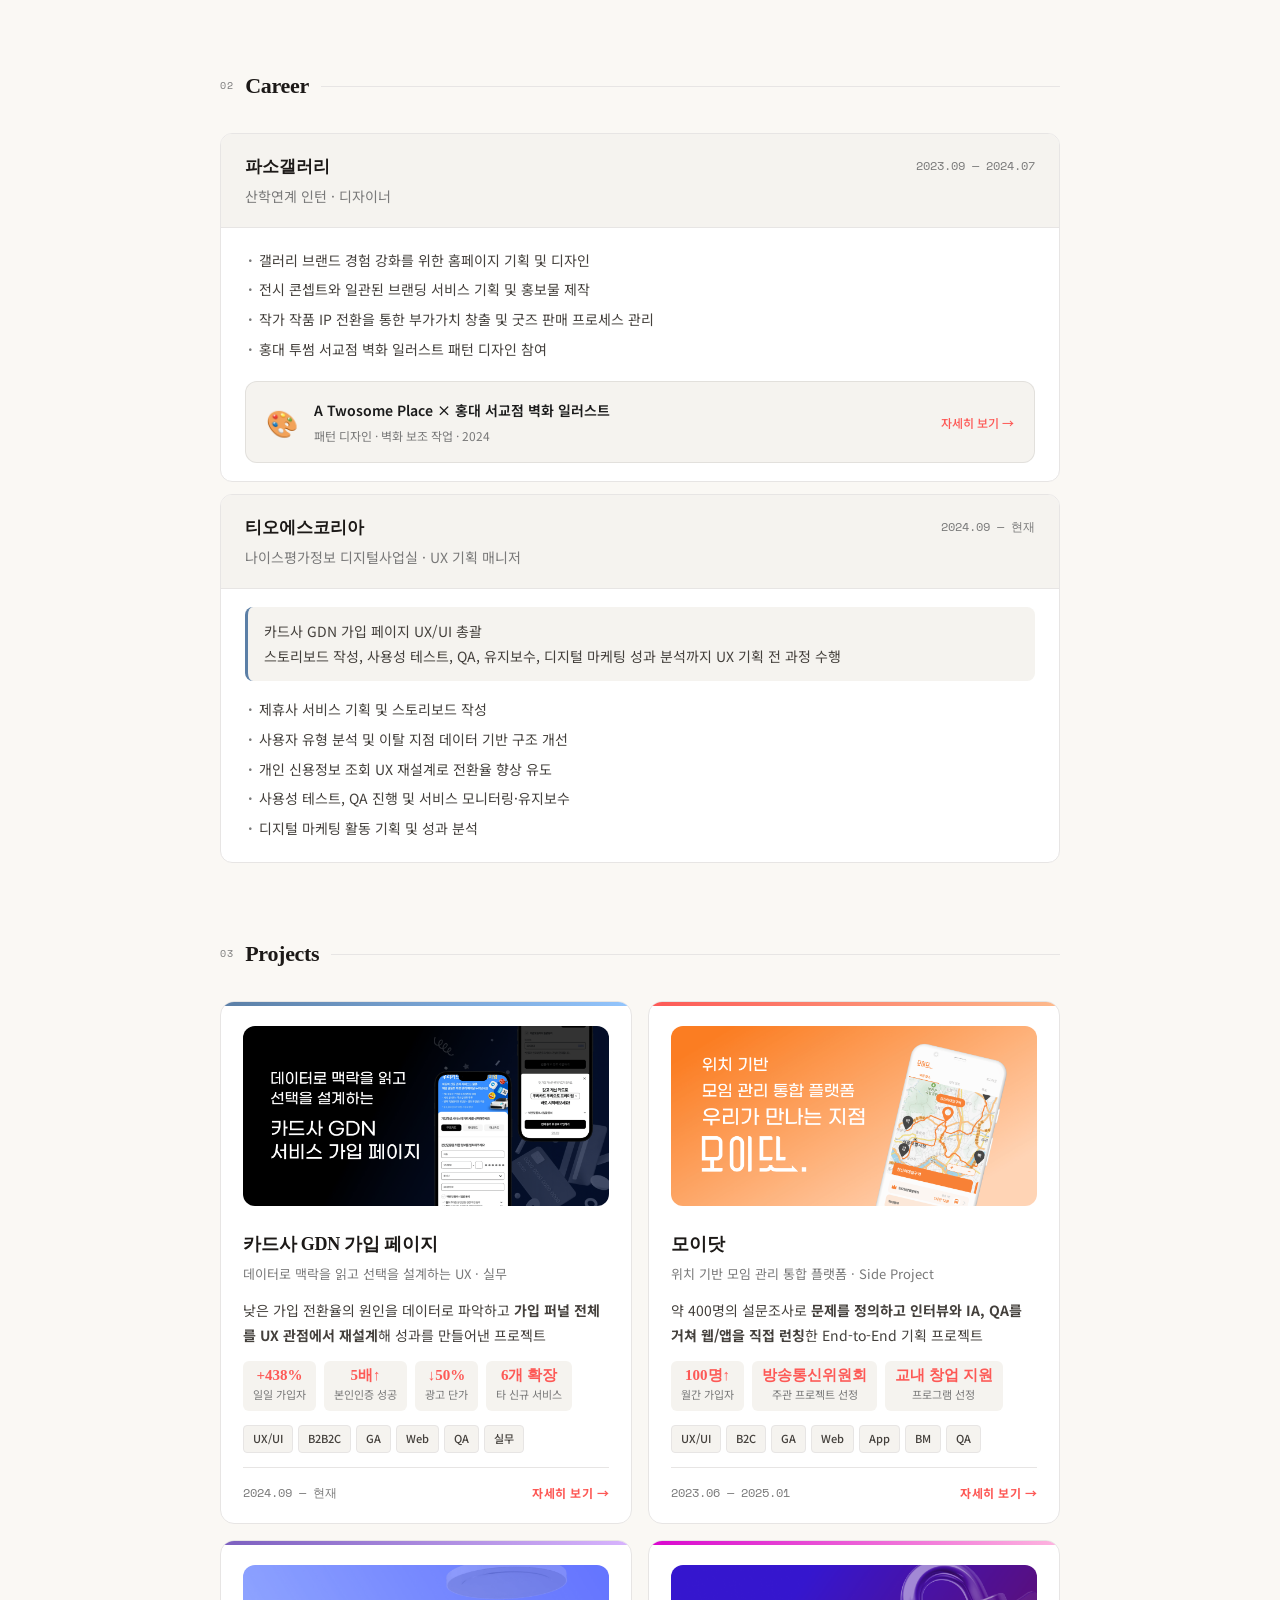
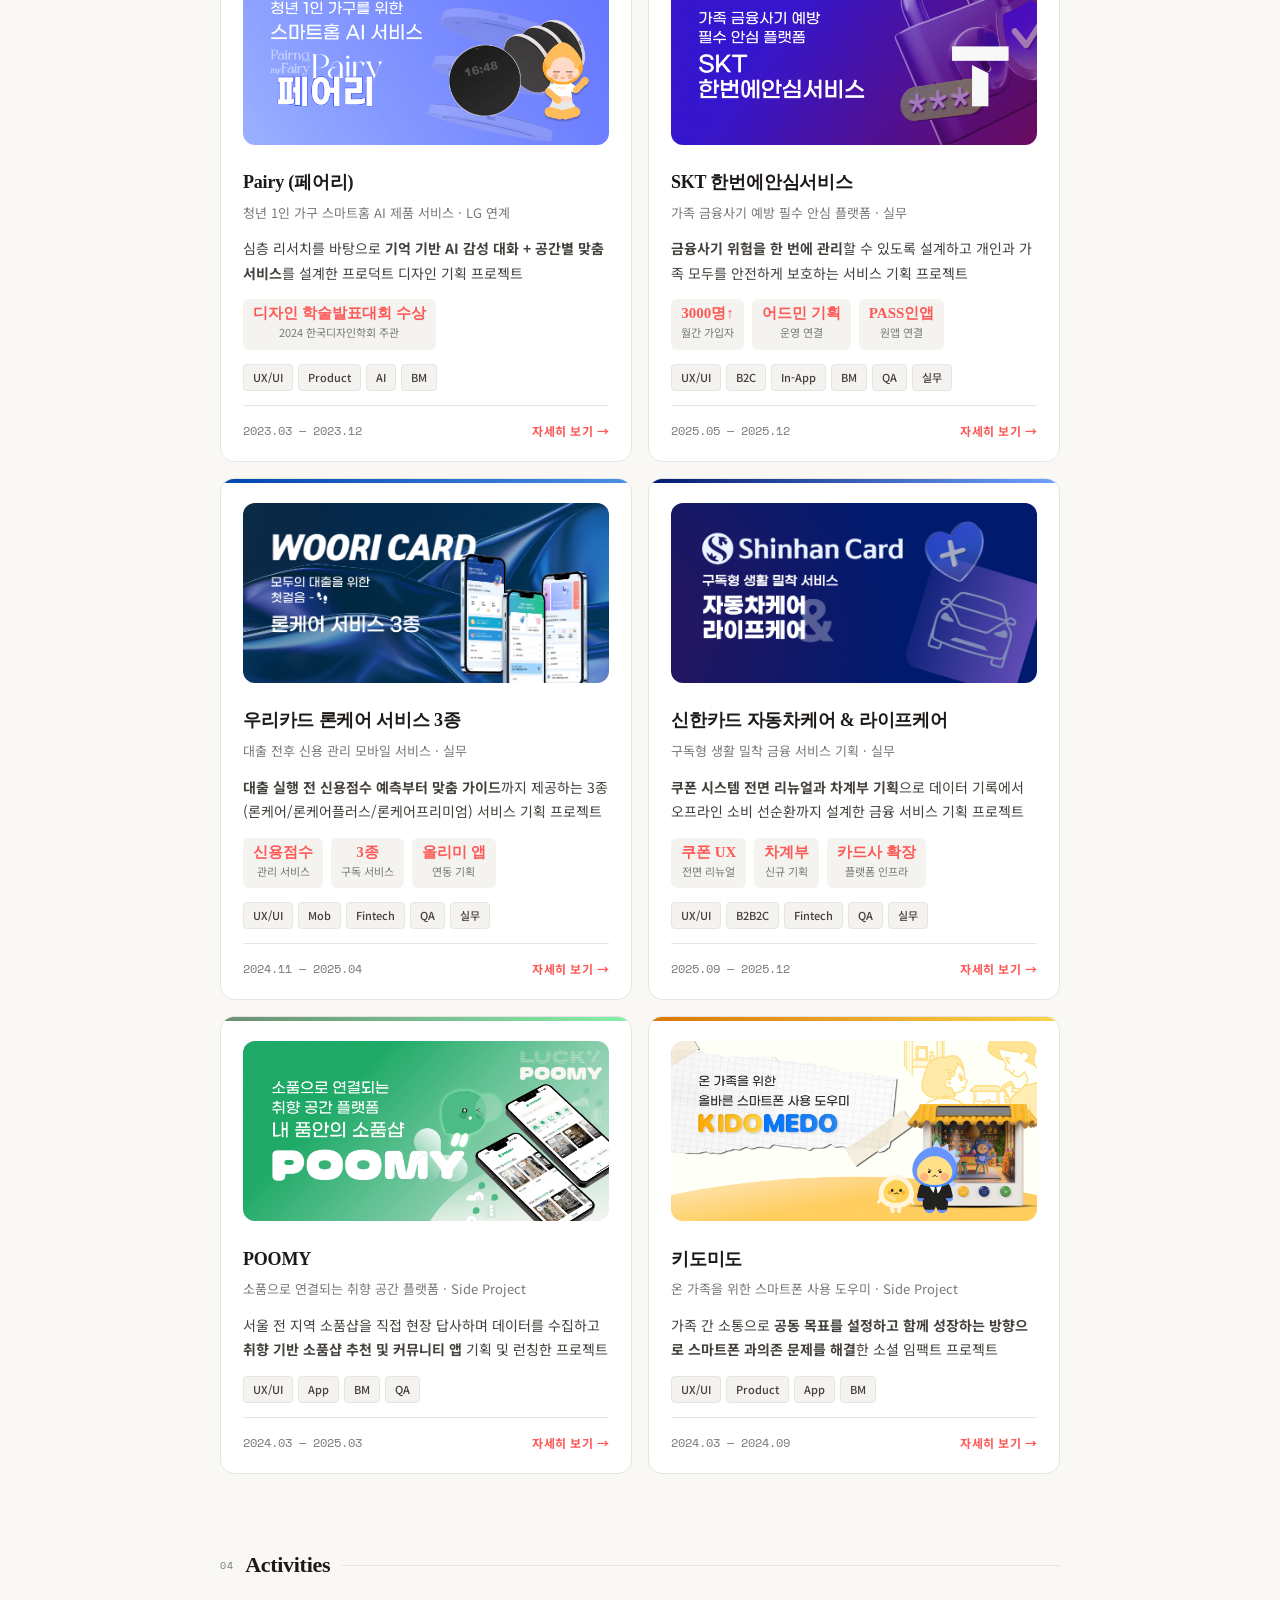
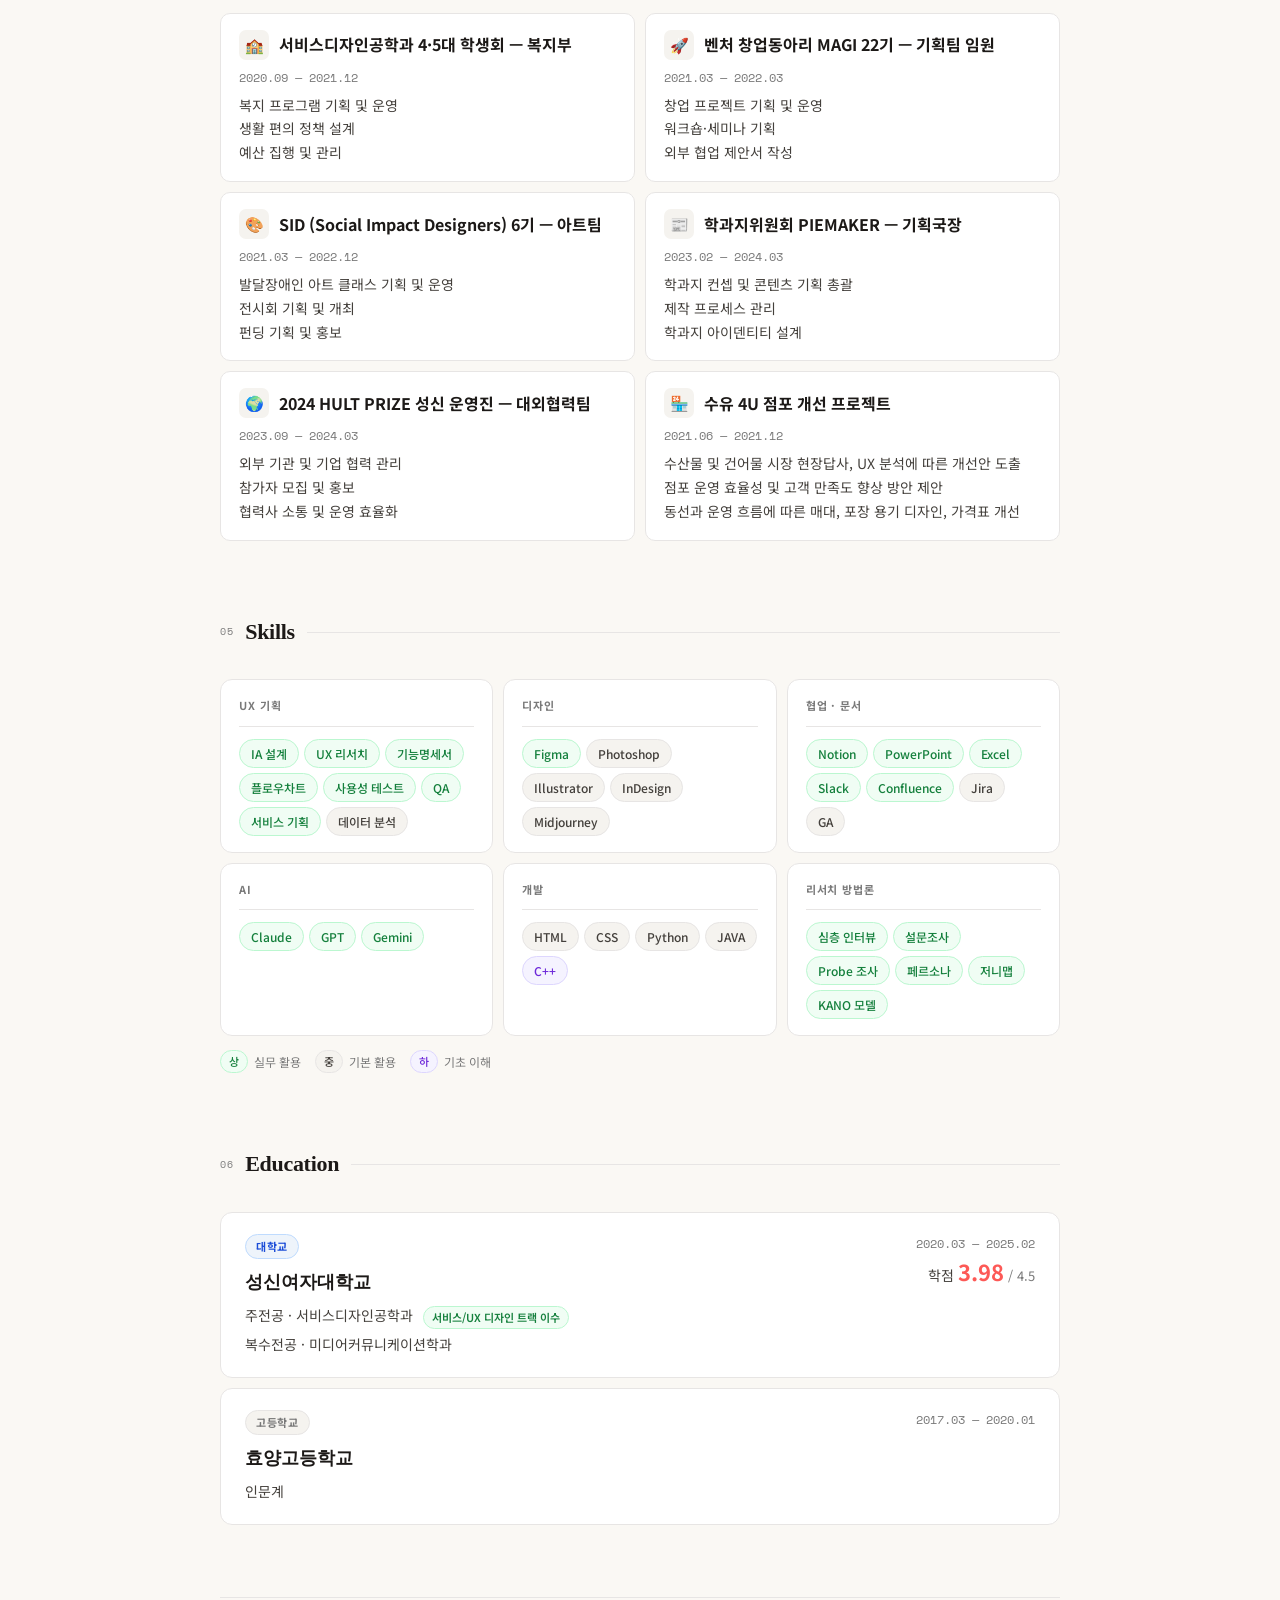
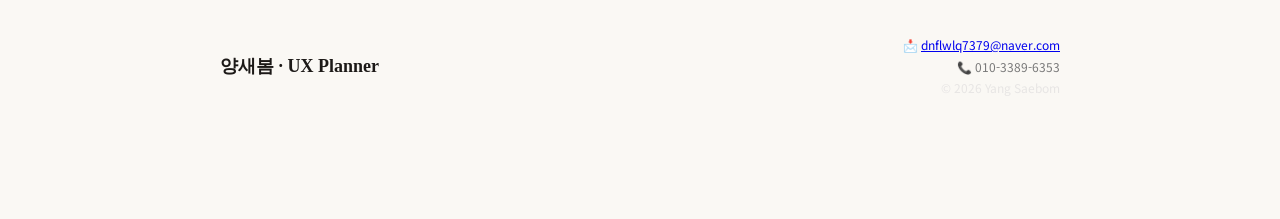
==== commit cb9ba750: "Update index.html" ====
--- a/index.html
+++ b/index.html
@@ -289,7 +289,7 @@
         <div class="pcard-body">
           <img src="resource/P6_main.webp" class="project-thumb"/>
           <div class="pcard-name">키도미도</div>
-          <div class="pcard-sub">온 가족을 위한 스마트폰 사용 도우미</div>
+          <div class="pcard-sub">온 가족을 위한 스마트폰 사용 도우미 · Side Project</div>
           <div class="pcard-desc">가족 간 소통으로 <b>공동 목표를 설정하고 함께 성장하는 방향으로 스마트폰 과의존 문제를 해결</b>한 소셜 임팩트 프로젝트</div>
           <div class="pcard-tags"><span class="tag">UX/UI</span><span class="tag">Product</span><span class="tag">App</span><span class="tag">BM</span></div>
           <div class="pcard-footer"><span class="pcard-period">2024.03 — 2024.09</span><span class="pcard-btn">자세히 보기 →</span></div>
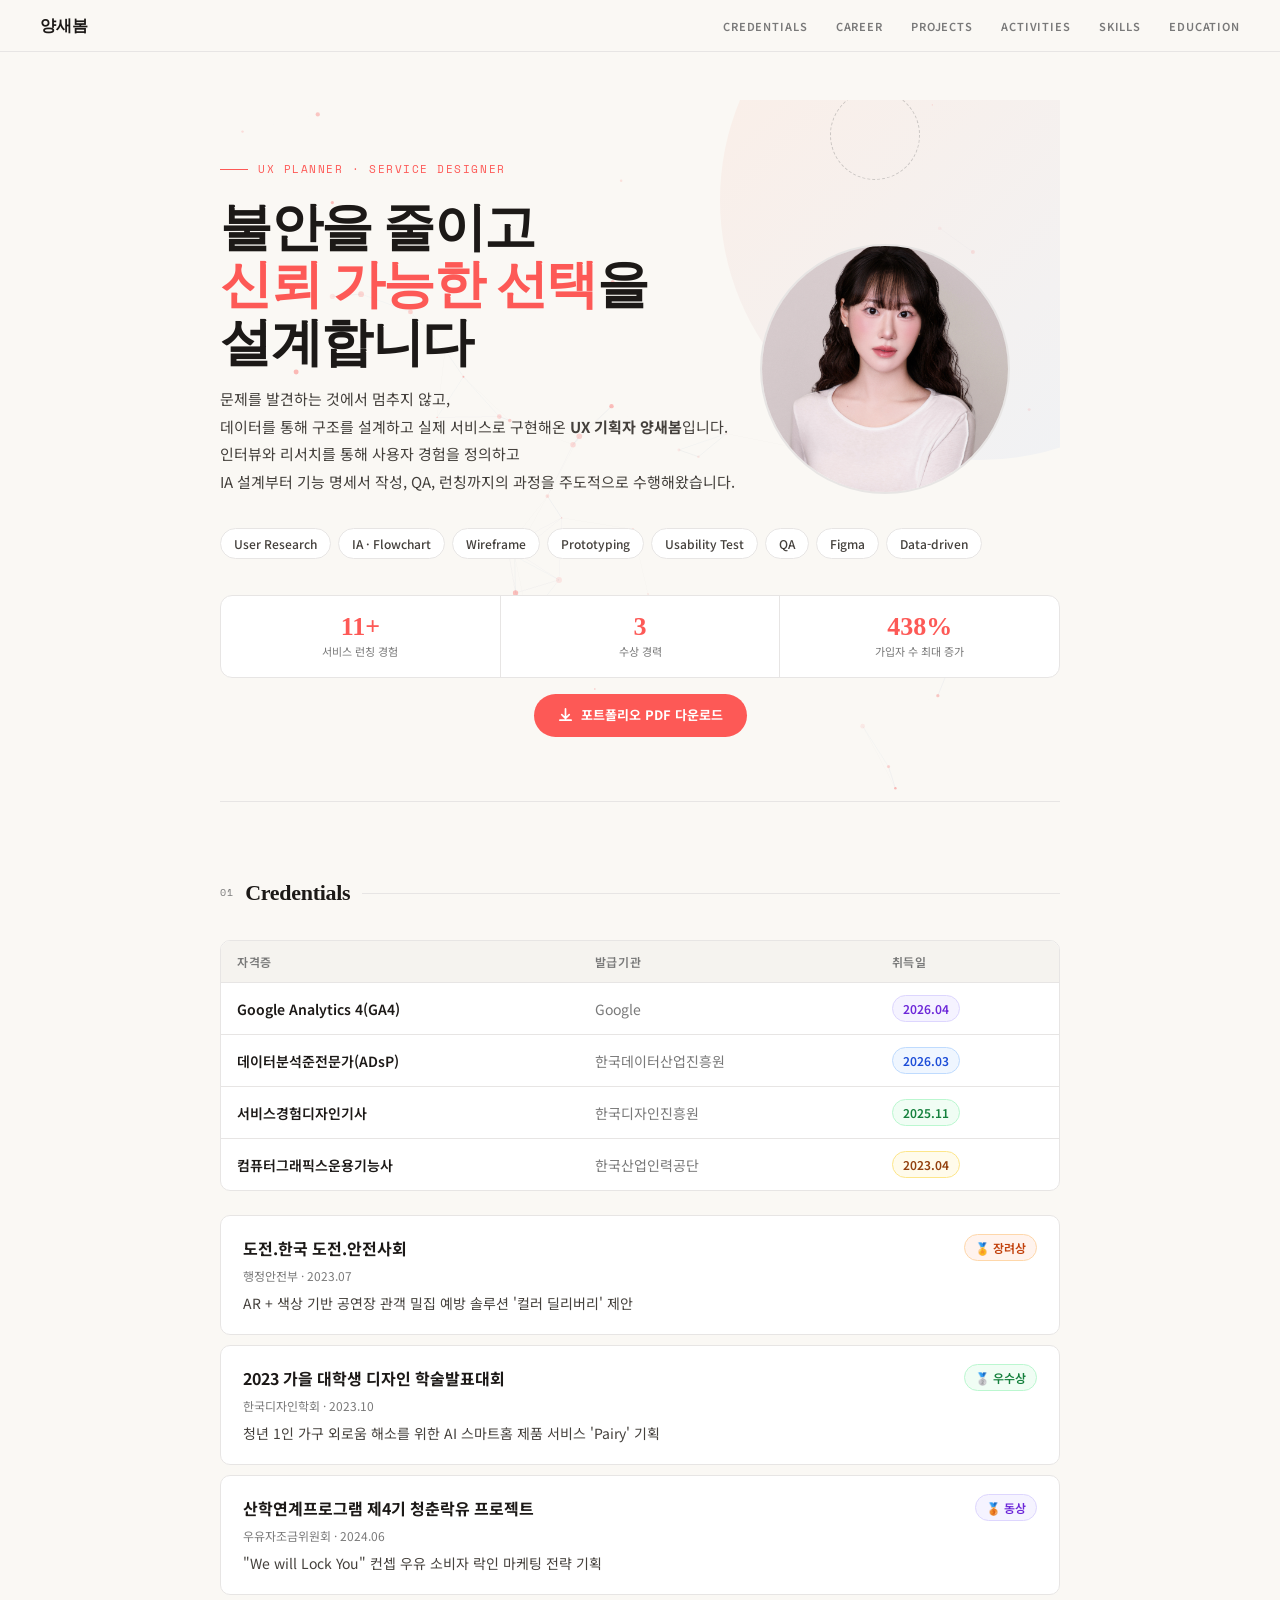
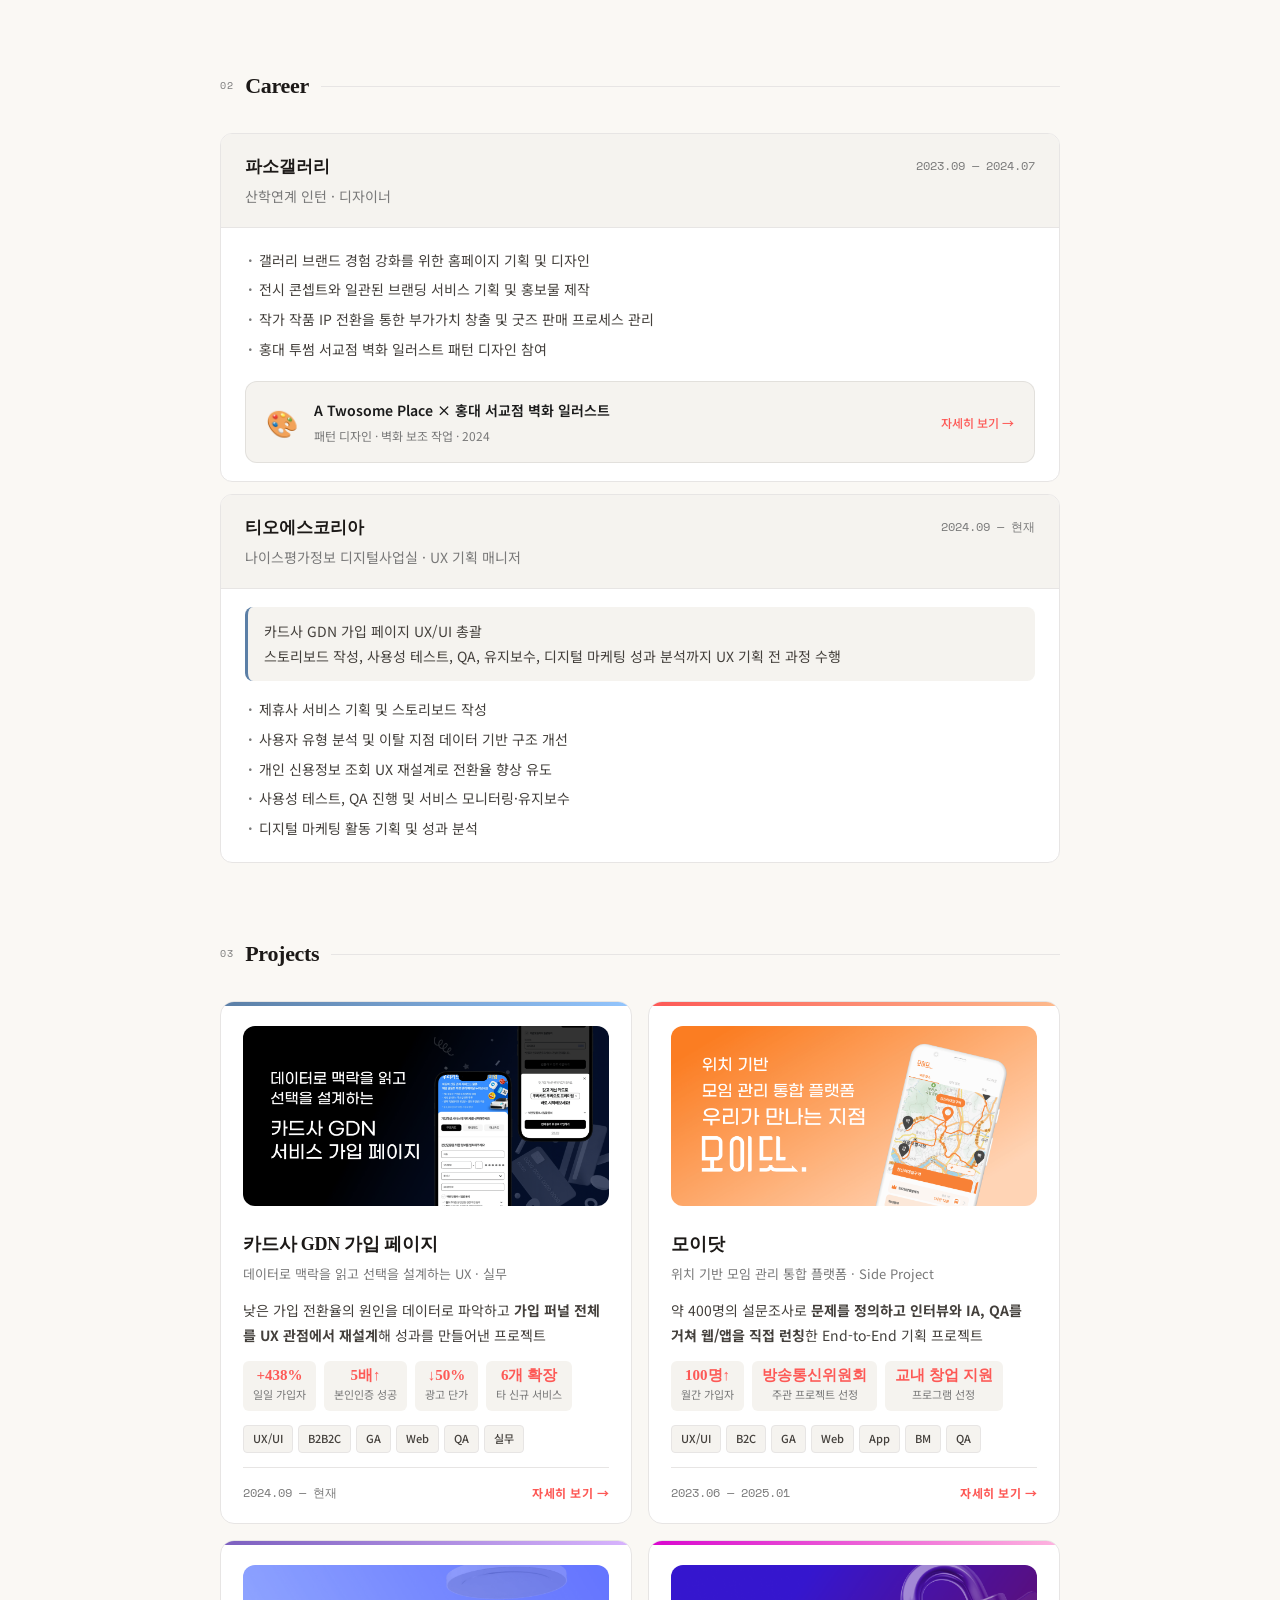
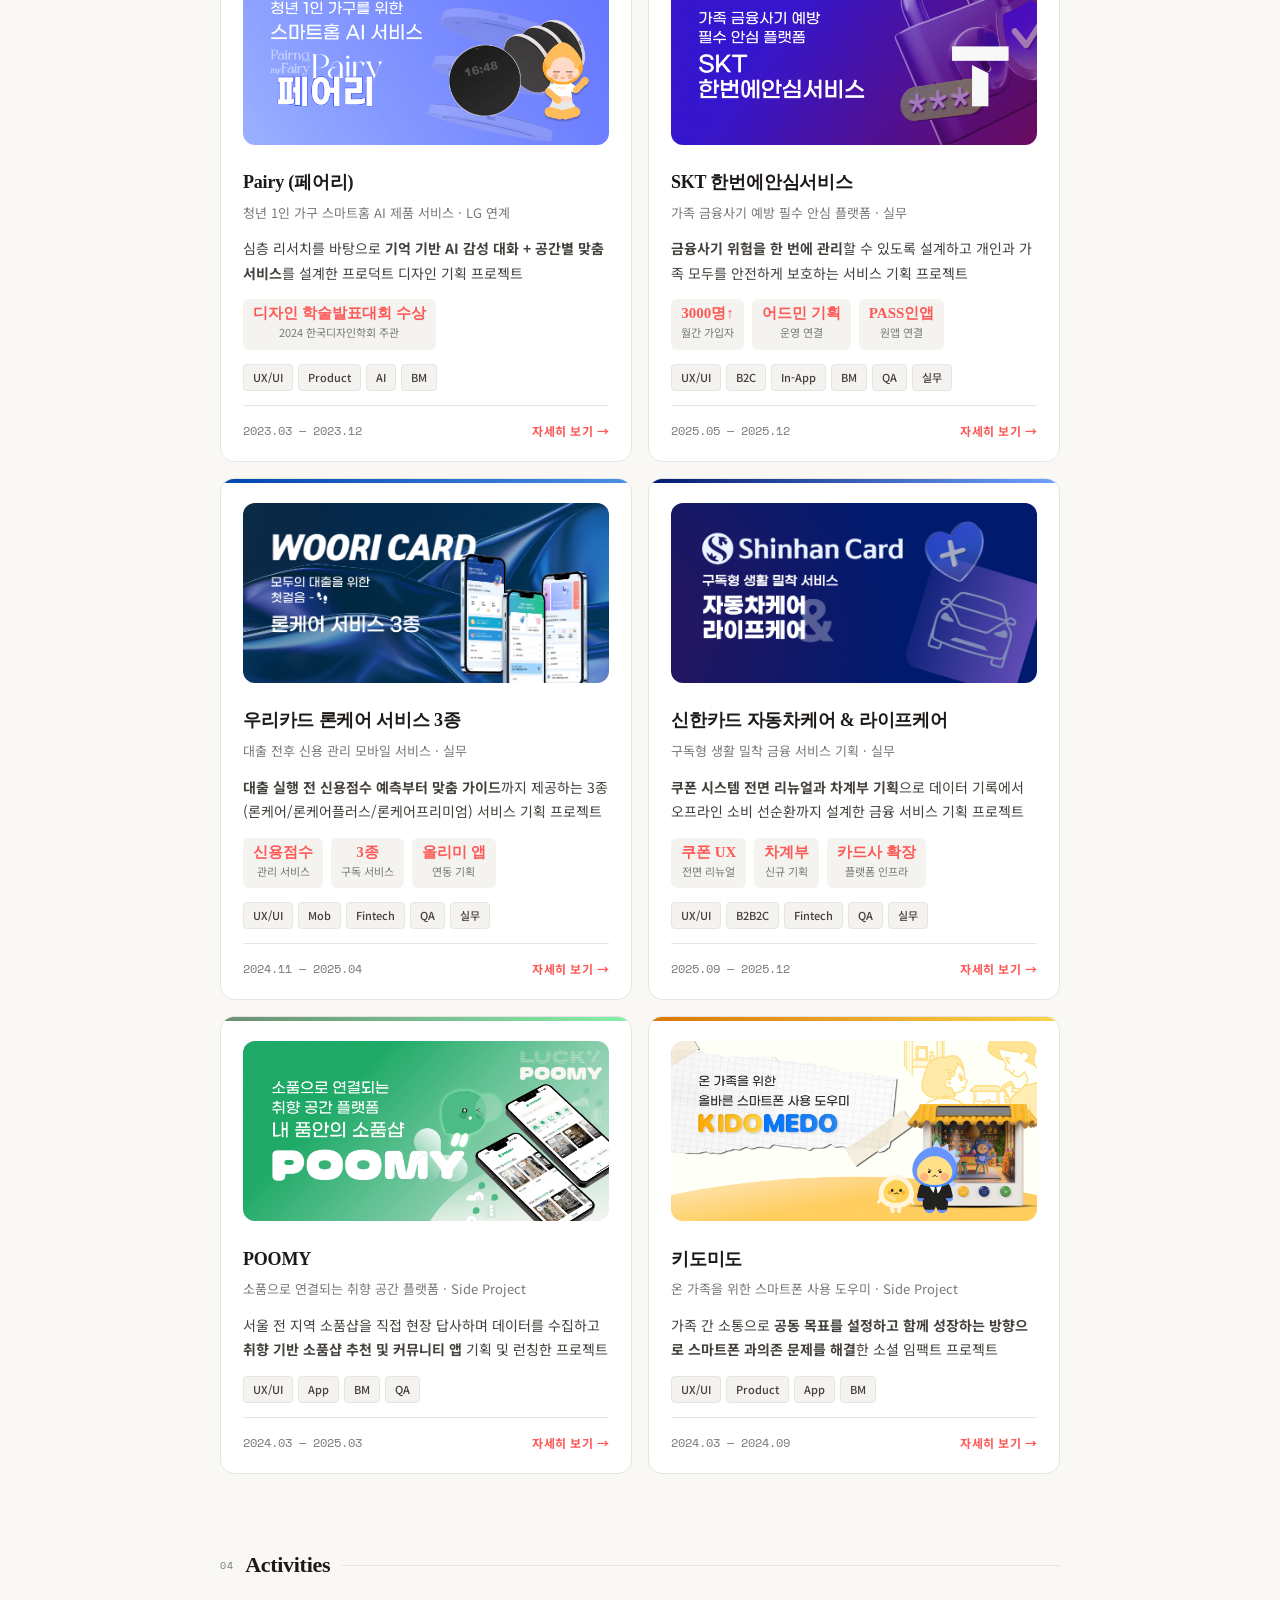
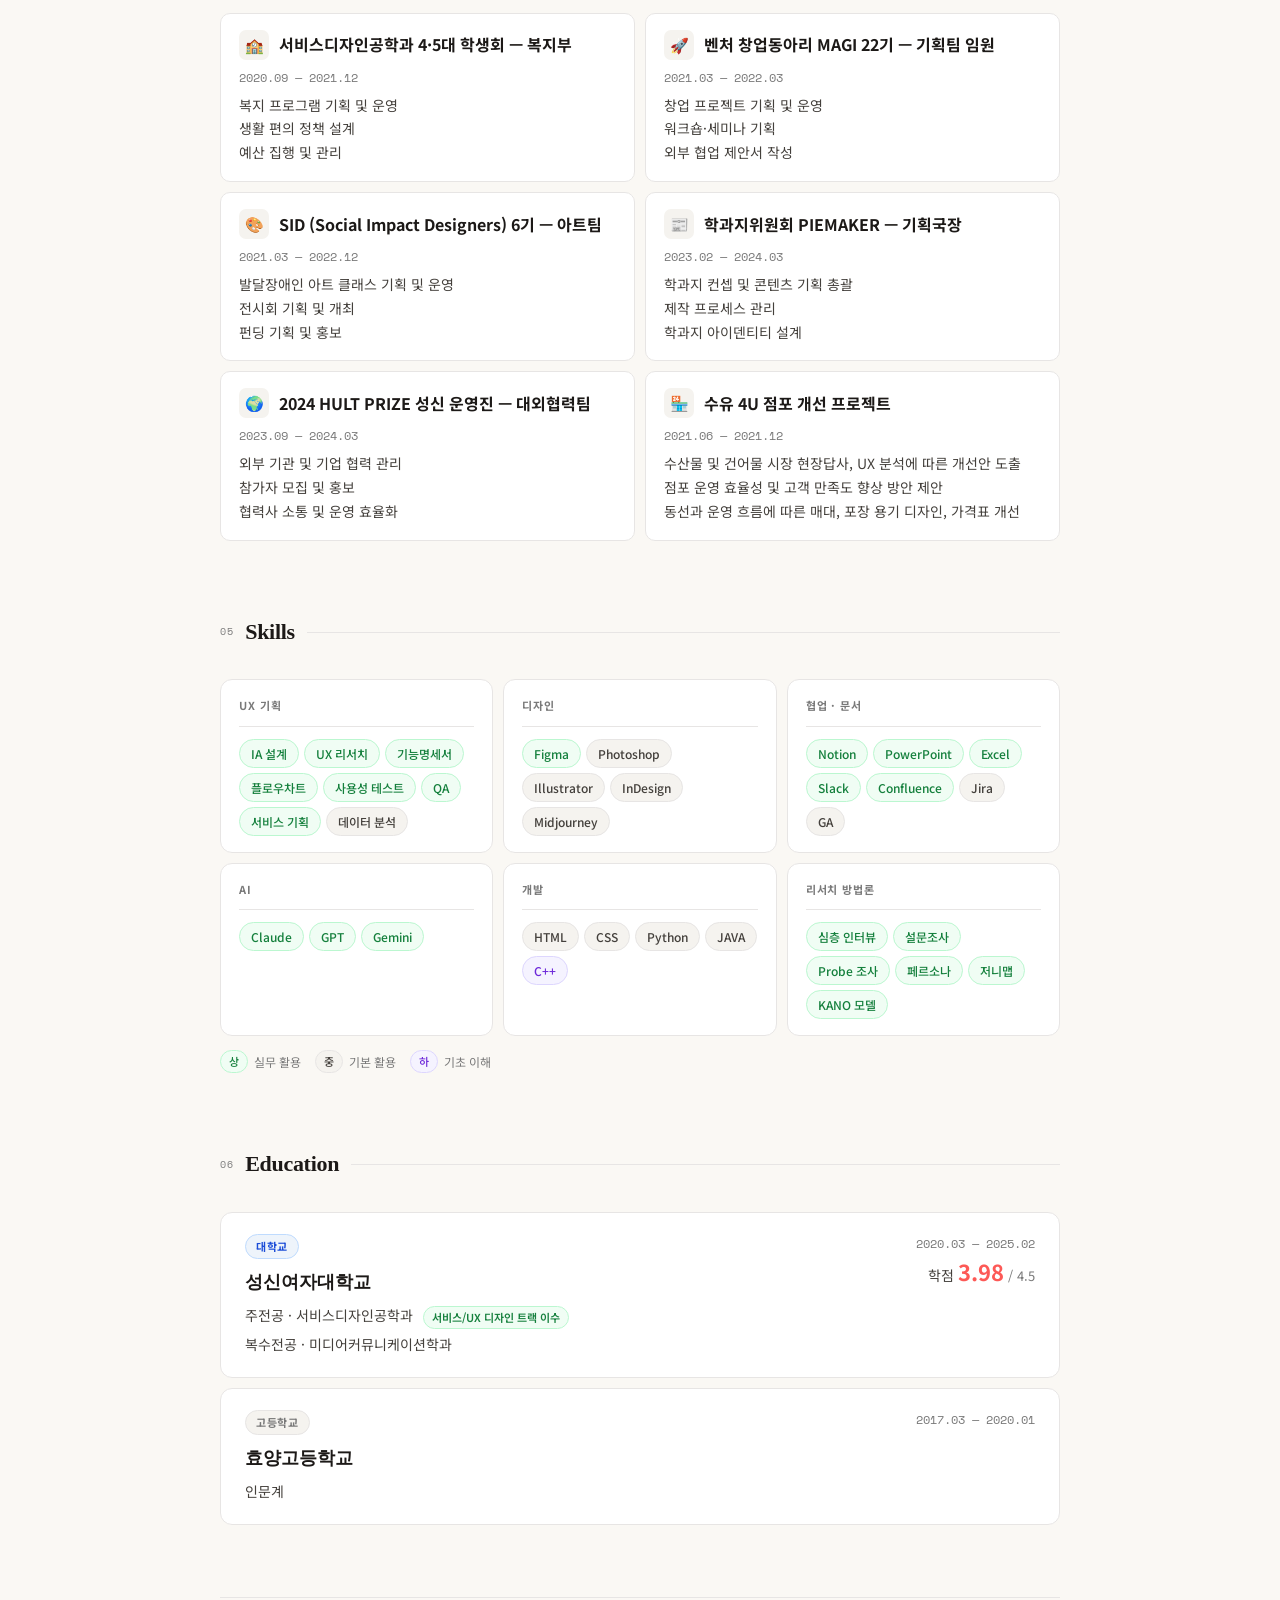
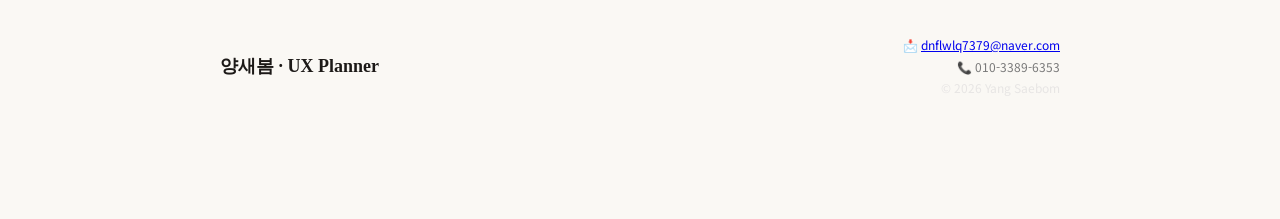
==== commit 49b92556: "Update index.html" ====
--- a/index.html
+++ b/index.html
@@ -33,7 +33,7 @@
     <div style="display:flex;gap:40px;align-items:flex-start;position:relative;z-index:2;">
       <div style="flex:1;">
         <div class="hero-eyebrow hero-anim" style="--d:0s">UX Planner · Service Designer</div>
-        <h1 class="hero-anim" style="--d:0.15s">복잡한<br><em>이동과 선택</em><br>단순하게 만듭니다</h1>
+        <h1 class="hero-anim" style="--d:0.15s">불안을 줄이고<br><em>신뢰 가능한 선택</em>을<br>설계합니다</h1>
         <p class="hero-desc hero-anim" style="--d:0.3s">
           문제를 발견하는 것에서 멈추지 않고,<br/>
           데이터를 통해 구조를 설계하고 실제 서비스로 구현해온 <b>UX 기획자 양새봄</b>입니다.<br/>
--- a/css/style.css
+++ b/css/style.css
@@ -128,7 +128,7 @@
 .modal-overlay.open .modal{transform:translateY(0);}
 .modal::-webkit-scrollbar{width:4px;}
 .modal::-webkit-scrollbar-thumb{background:var(--border);border-radius:2px;}
-.modal-close{position:sticky;top:0;z-index:10;display:flex;justify-content:flex-end;padding:16px 20px 0;background:var(--cream);}
+.modal-close{position:sticky;top:0;z-index:10;display:flex;justify-content:flex-end;padding:16px 20px 0;}
 .modal-close button{width:32px;height:32px;border-radius:50%;border:1px solid var(--border);background:var(--white);cursor:pointer;font-size:16px;color:var(--muted);display:flex;align-items:center;justify-content:center;transition:all 0.15s;}
 .modal-close button:hover{background:var(--ink);color:var(--white);border-color:var(--ink);}
 .modal-inner{padding:4px 36px 48px;}
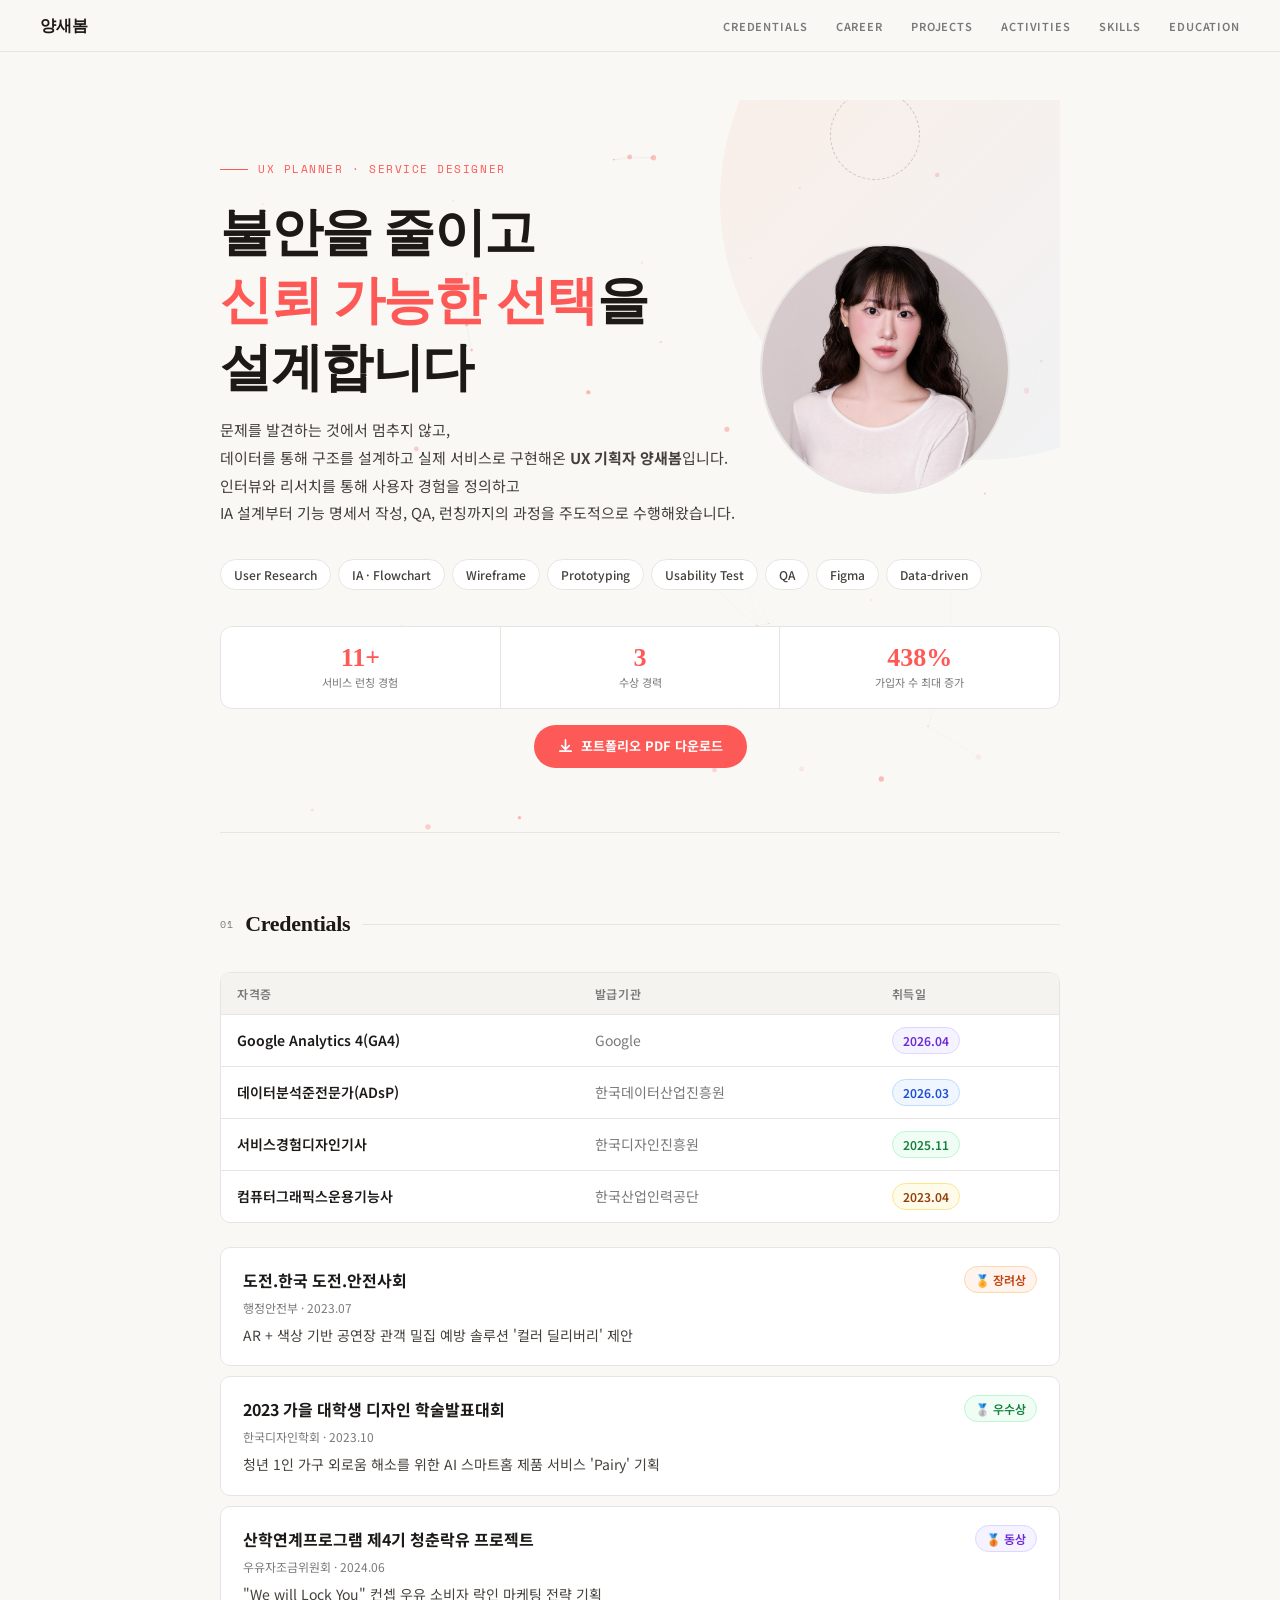
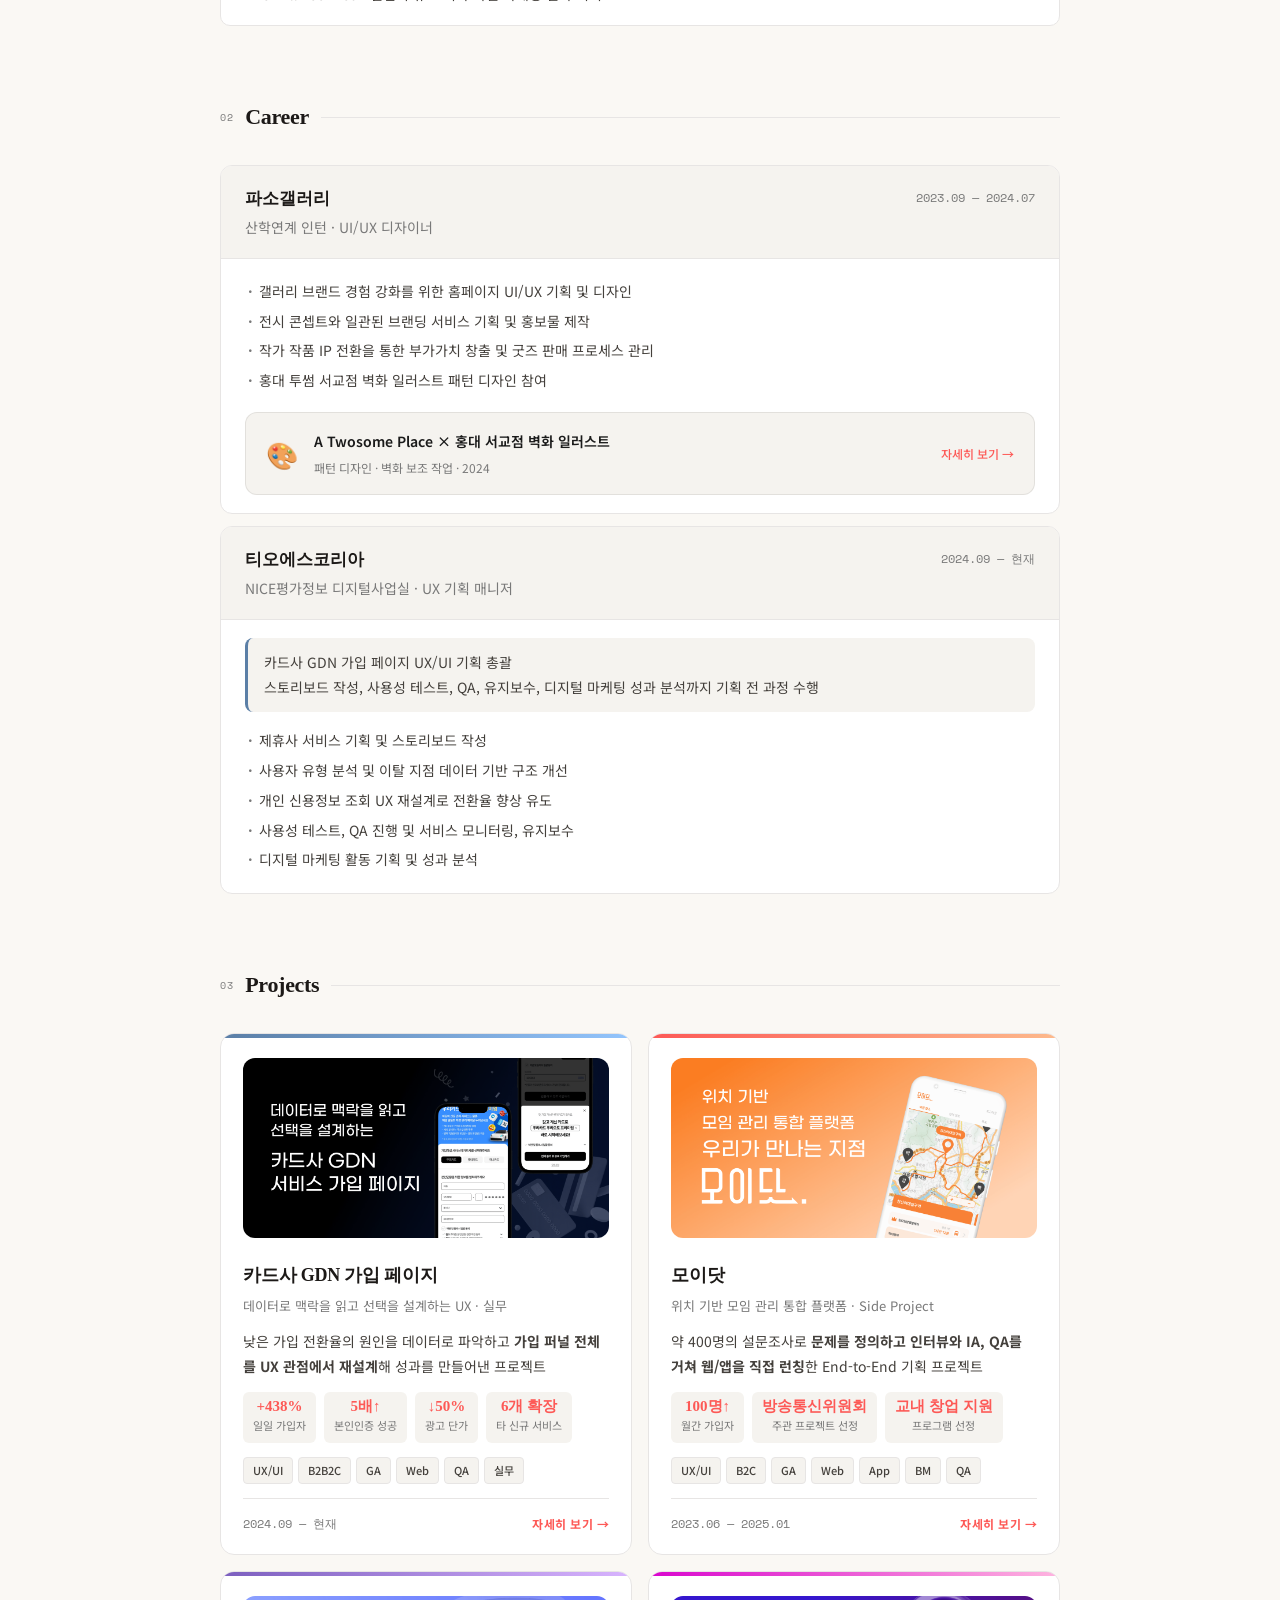
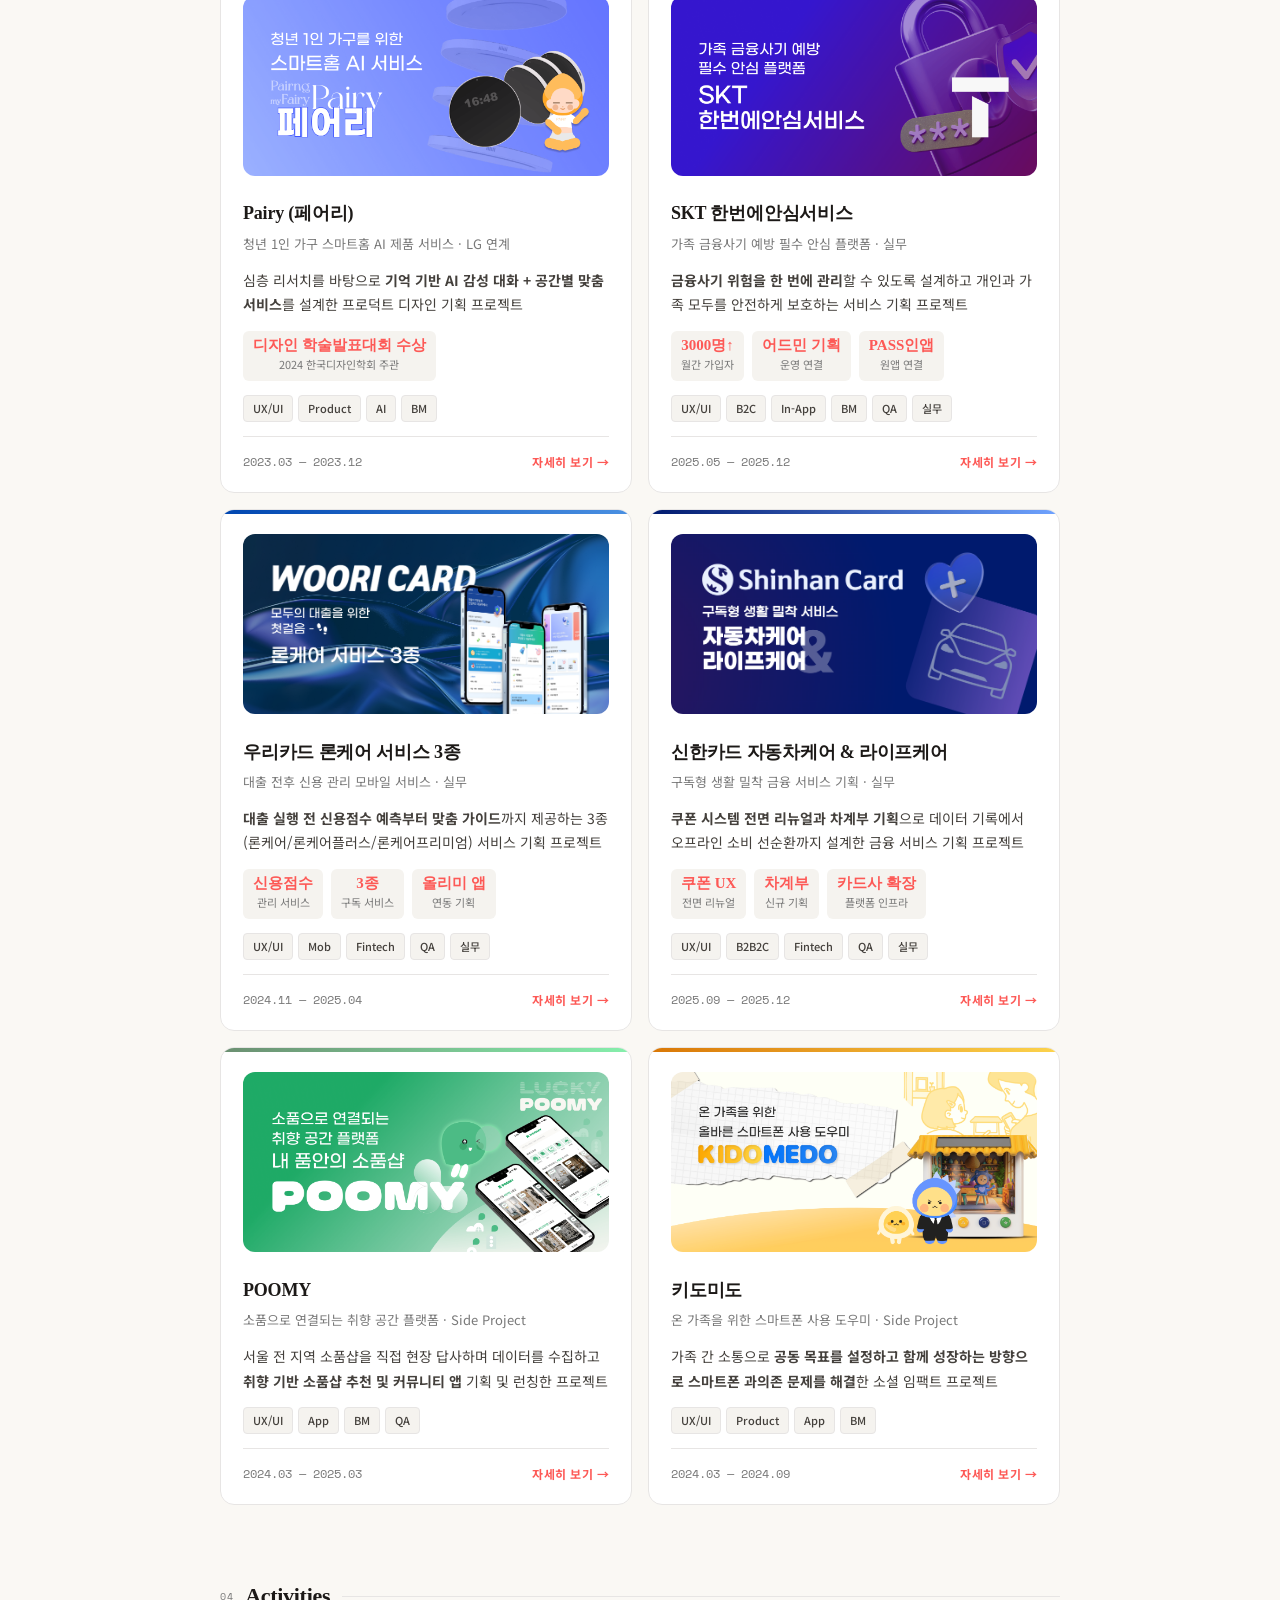
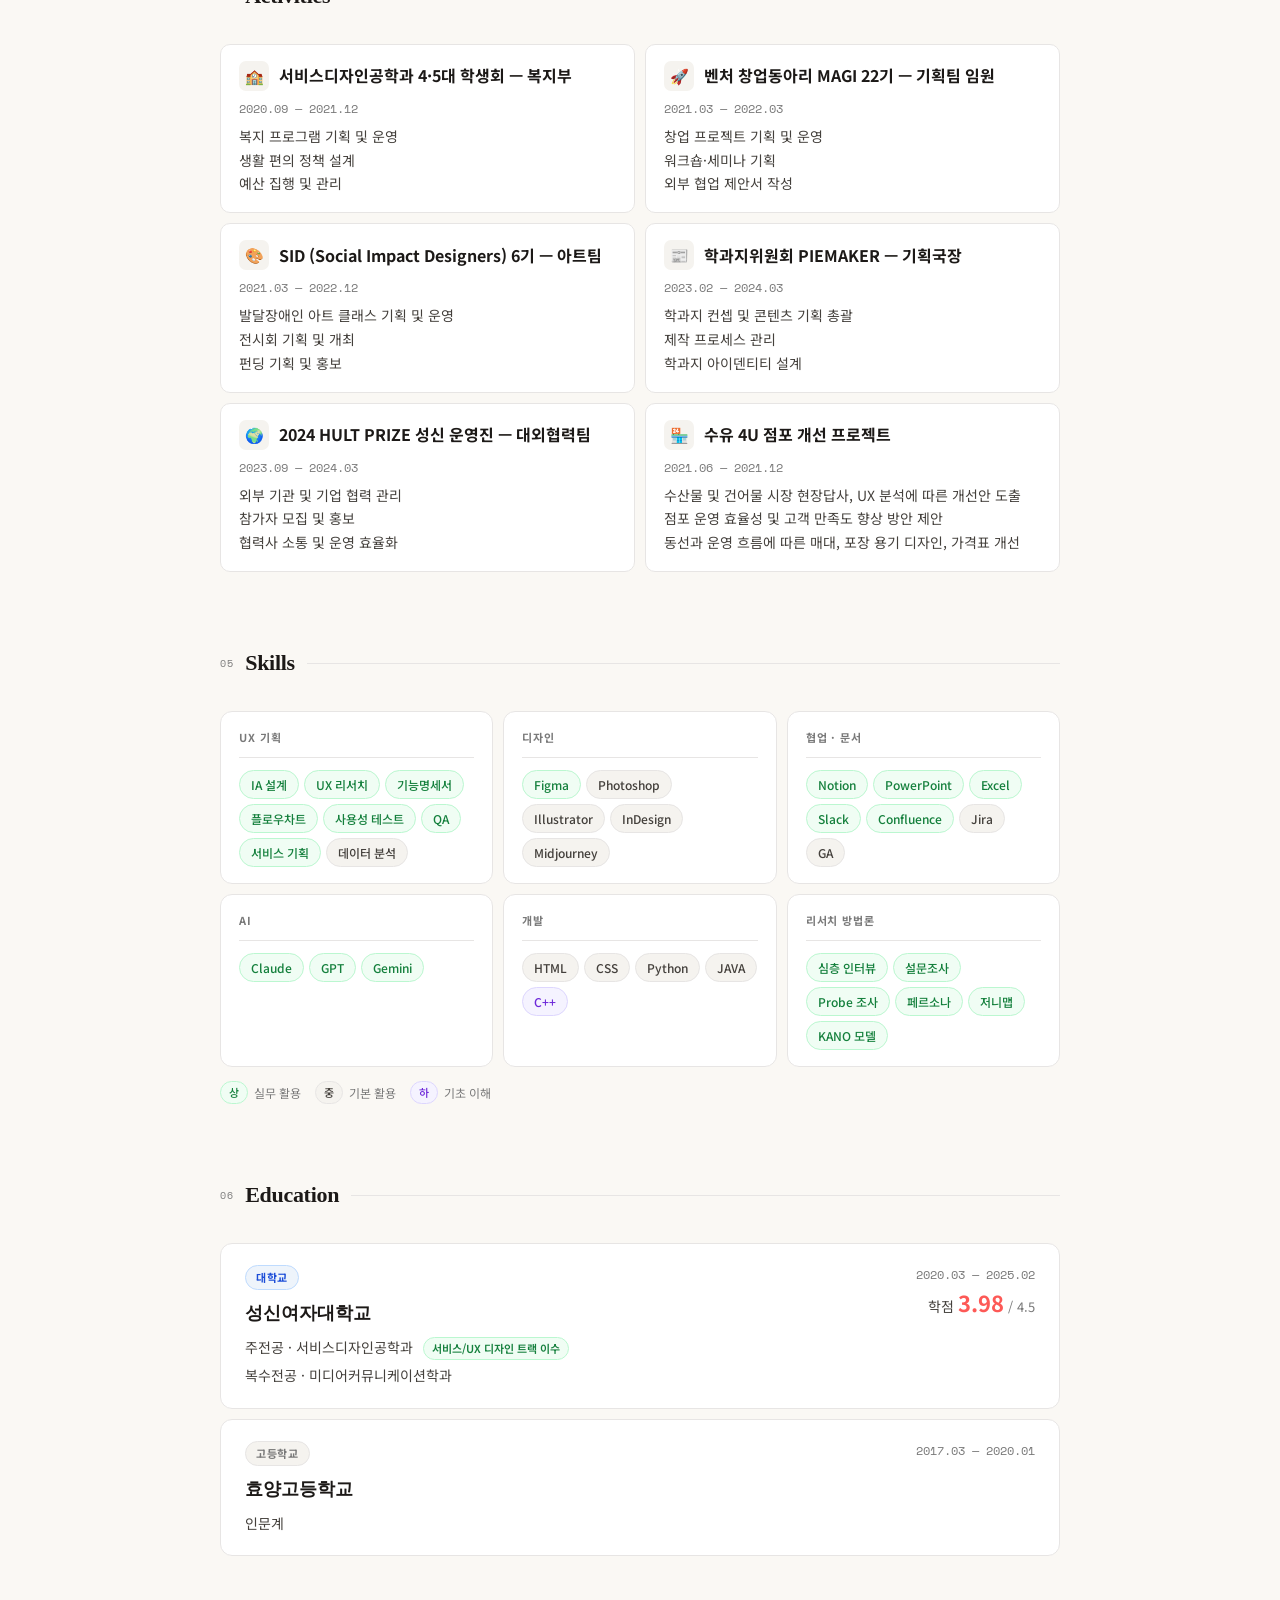
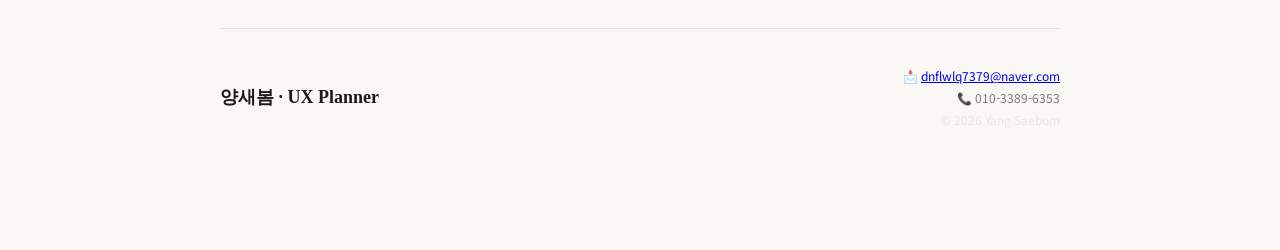
==== commit 8d180ce2: "Update index.html" ====
--- a/index.html
+++ b/index.html
@@ -121,11 +121,11 @@
     <div class="section-header"><span class="section-num">02</span><h2 class="section-title">Career</h2><div class="section-line"></div></div>
     <div class="career-card">
       <div class="career-top">
-        <div class="career-info"><div class="career-co">파소갤러리</div><div class="career-role">산학연계 인턴 · 디자이너</div></div>
+        <div class="career-info"><div class="career-co">파소갤러리</div><div class="career-role">산학연계 인턴 · UI/UX 디자이너</div></div>
         <div class="career-period">2023.09 — 2024.07</div>
       </div>
       <div class="career-body"><ul class="dot">
-        <li>갤러리 브랜드 경험 강화를 위한 홈페이지 기획 및 디자인</li>
+        <li>갤러리 브랜드 경험 강화를 위한 홈페이지 UI/UX 기획 및 디자인</li>
         <li>전시 콘셉트와 일관된 브랜딩 서비스 기획 및 홍보물 제작</li>
         <li>작가 작품 IP 전환을 통한 부가가치 창출 및 굿즈 판매 프로세스 관리</li>
         <li>홍대 투썸 서교점 벽화 일러스트 패턴 디자인 참여</li>
@@ -143,16 +143,16 @@
     </div>
     <div class="career-card">
       <div class="career-top">
-        <div class="career-info"><div class="career-co">티오에스코리아</div><div class="career-role">나이스평가정보 디지털사업실 · UX 기획 매니저</div></div>
+        <div class="career-info"><div class="career-co">티오에스코리아</div><div class="career-role">NICE평가정보 디지털사업실 · UX 기획 매니저</div></div>
         <div class="career-period">2024.09 — 현재</div>
       </div>
       <div class="career-body">
-        <div class="career-note">카드사 GDN 가입 페이지 UX/UI 총괄 <br/> 스토리보드 작성, 사용성 테스트, QA, 유지보수, 디지털 마케팅 성과 분석까지 UX 기획 전 과정 수행</div>
+        <div class="career-note">카드사 GDN 가입 페이지 UX/UI 기획 총괄 <br/> 스토리보드 작성, 사용성 테스트, QA, 유지보수, 디지털 마케팅 성과 분석까지 기획 전 과정 수행</div>
         <ul class="dot">
           <li>제휴사 서비스 기획 및 스토리보드 작성</li>
           <li>사용자 유형 분석 및 이탈 지점 데이터 기반 구조 개선</li>
           <li>개인 신용정보 조회 UX 재설계로 전환율 향상 유도</li>
-          <li>사용성 테스트, QA 진행 및 서비스 모니터링·유지보수</li>
+          <li>사용성 테스트, QA 진행 및 서비스 모니터링, 유지보수</li>
           <li>디지털 마케팅 활동 기획 및 성과 분석</li>
         </ul>
       </div>
--- a/css/style.css
+++ b/css/style.css
@@ -38,7 +38,7 @@
 .hero-bg-ring{position:absolute;right:140px;top:-10px;width:90px;height:90px;border-radius:50%;border:1.5px dashed var(--muted);opacity:0.35;pointer-events:none;}
 .hero-eyebrow{font-family:'Space Mono',monospace;font-size:11px;color:var(--accent);letter-spacing:0.14em;text-transform:uppercase;margin-bottom:20px;display:flex;align-items:center;gap:10px;}
 .hero-eyebrow::before{content:'';width:28px;height:1px;background:var(--accent);}
-.hero h1{font-family:'noto sans';font-size:52px;font-weight:700;line-height:1.1;letter-spacing:-1.5px;margin-bottom:14px;}
+.hero h1{font-family:'Gmarket Sans';font-size:52px;font-weight:600;line-height:1.3;letter-spacing:-1.5px;margin-bottom:14px;}
 .hero h1 em{font-style:normal;color:var(--accent);}
 .hero-desc{font-size:15px;color:var(--ink-light);max-width:600px;margin-bottom:32px;line-height:1.85;}
 .hero-profile{position:relative;z-index:10;margin-top:24px;}
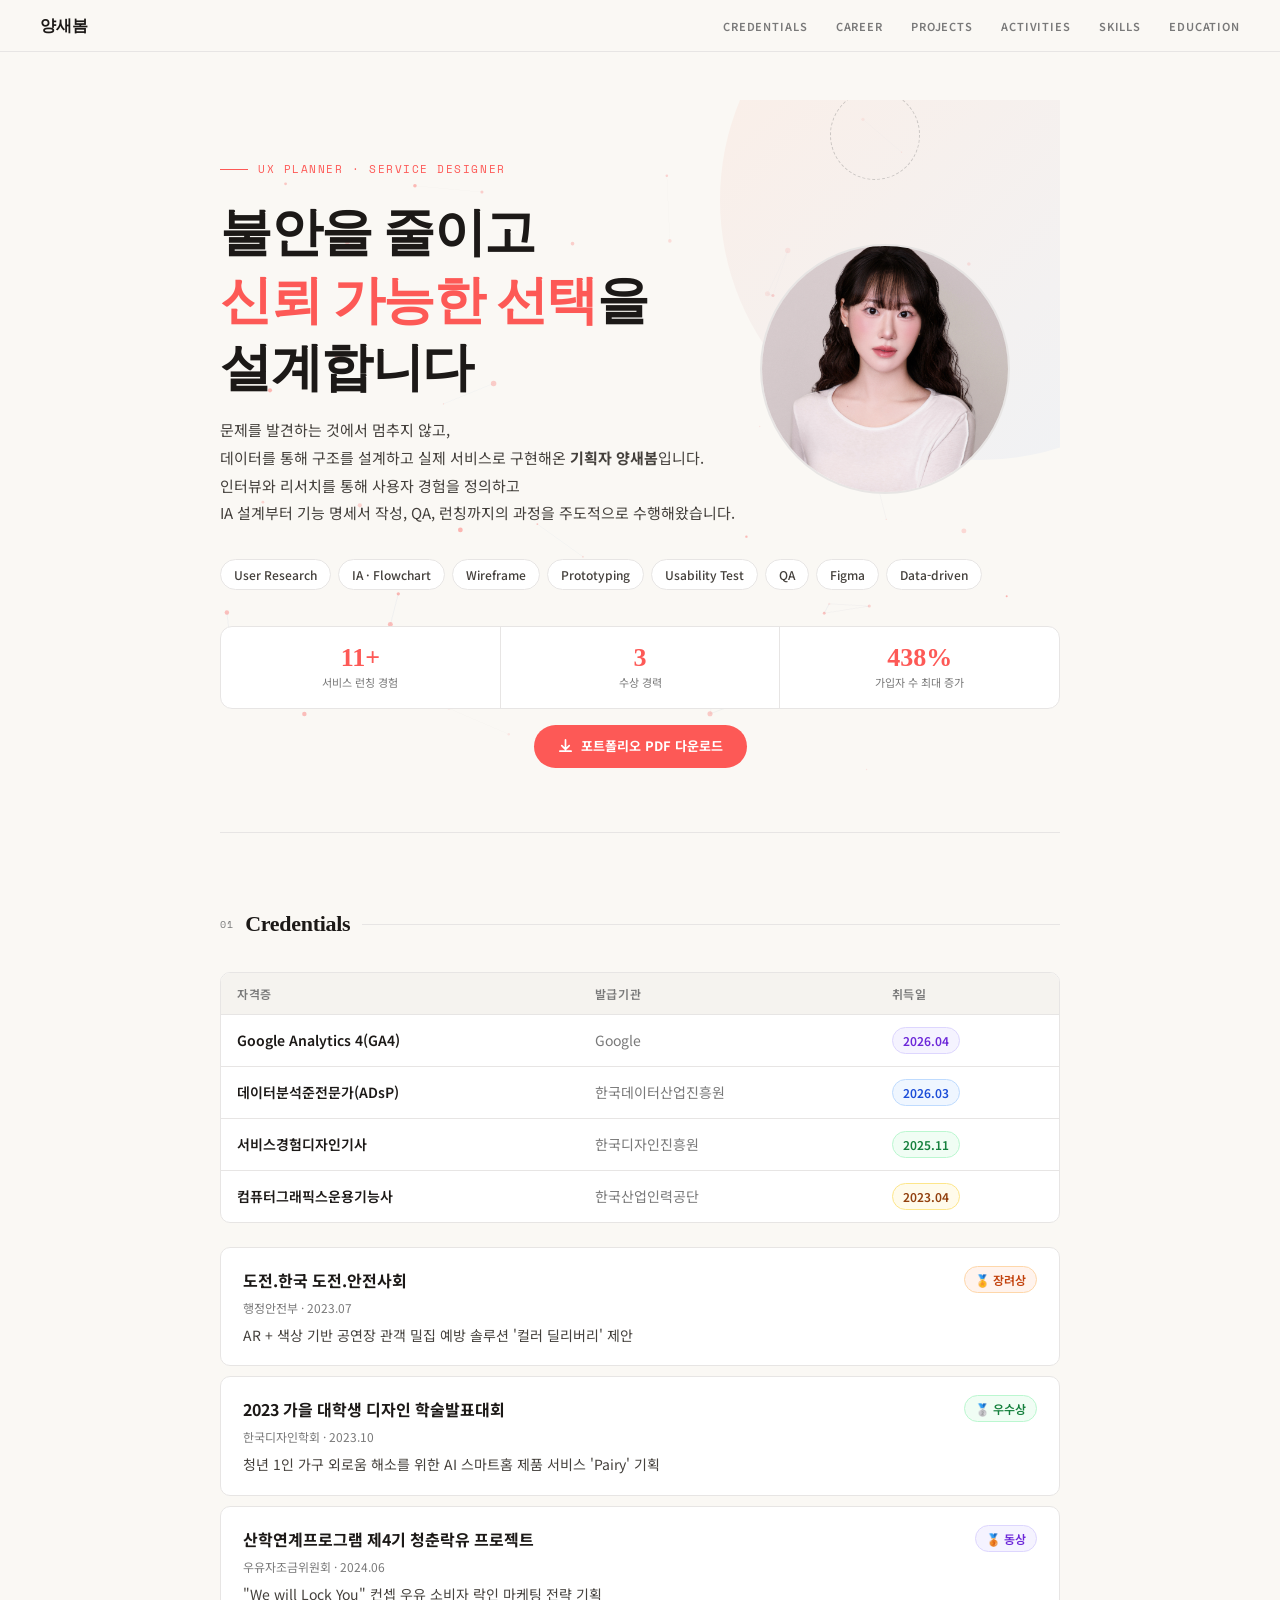
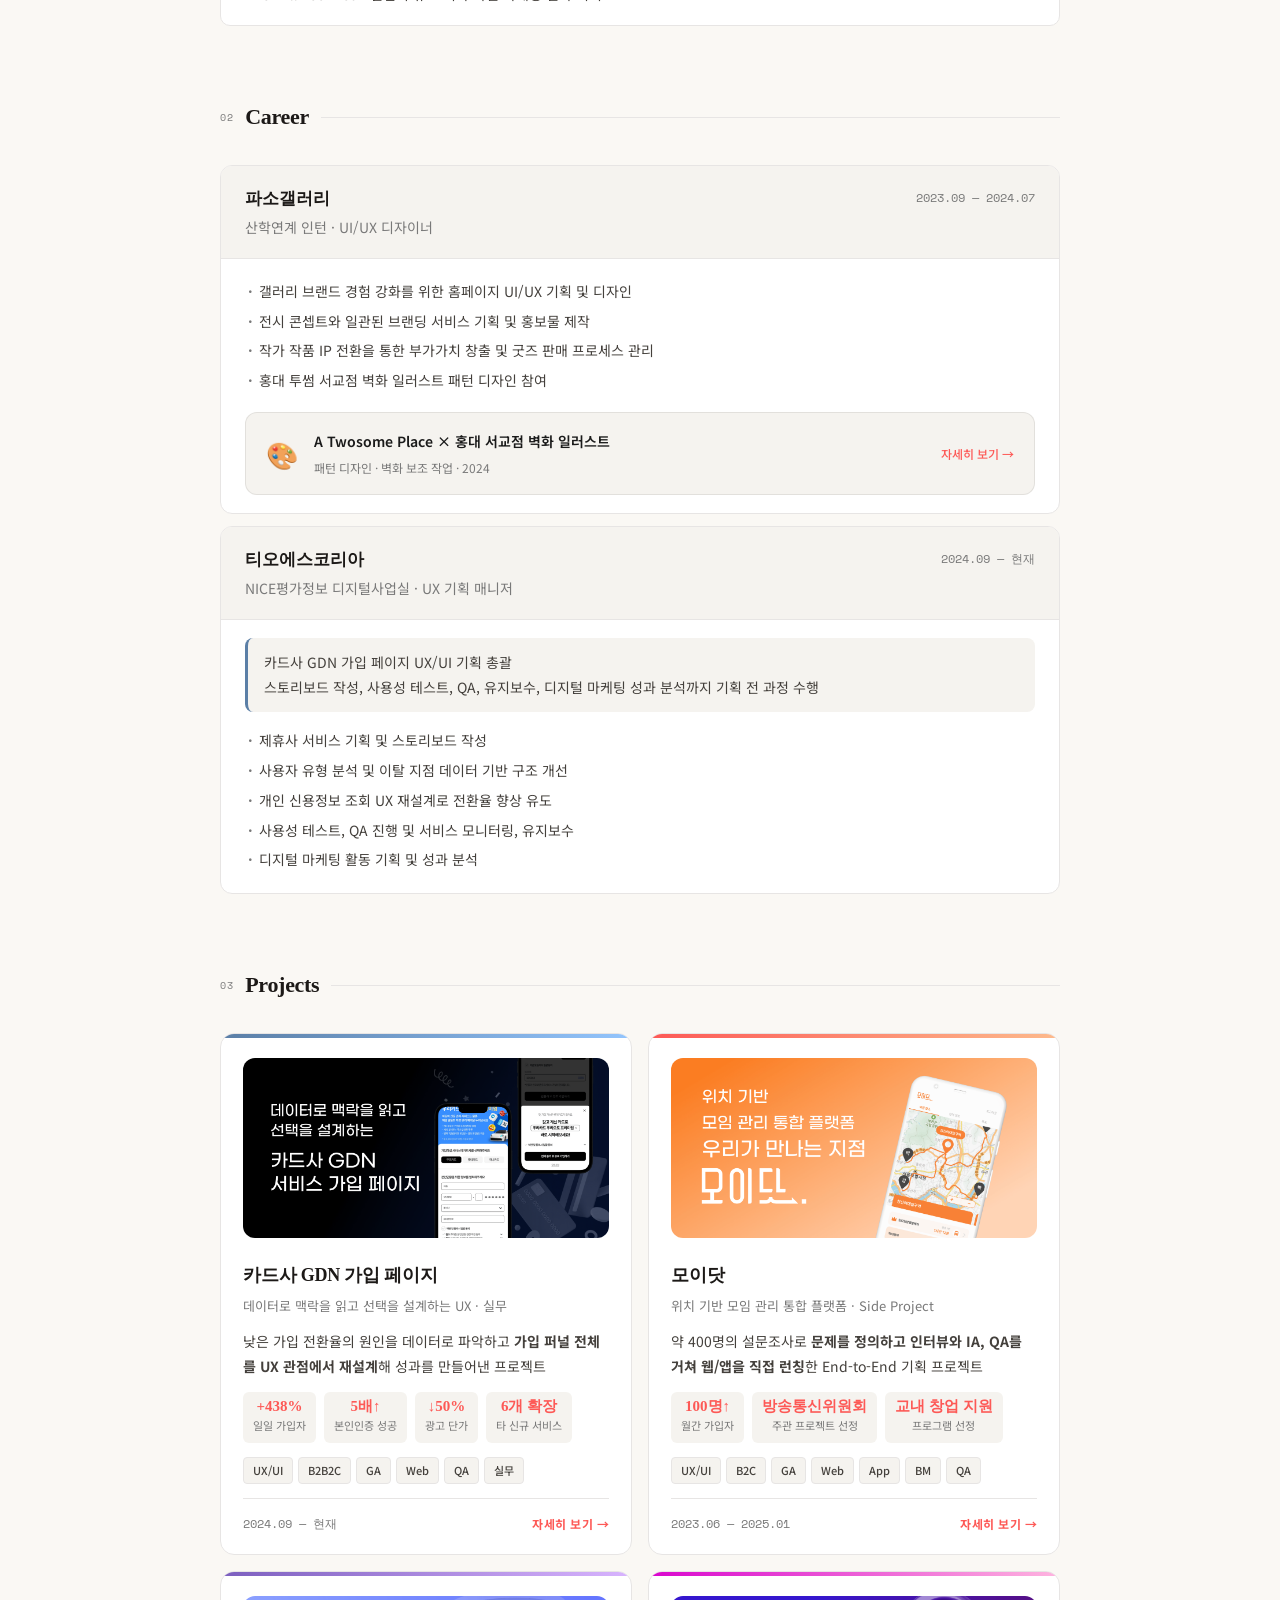
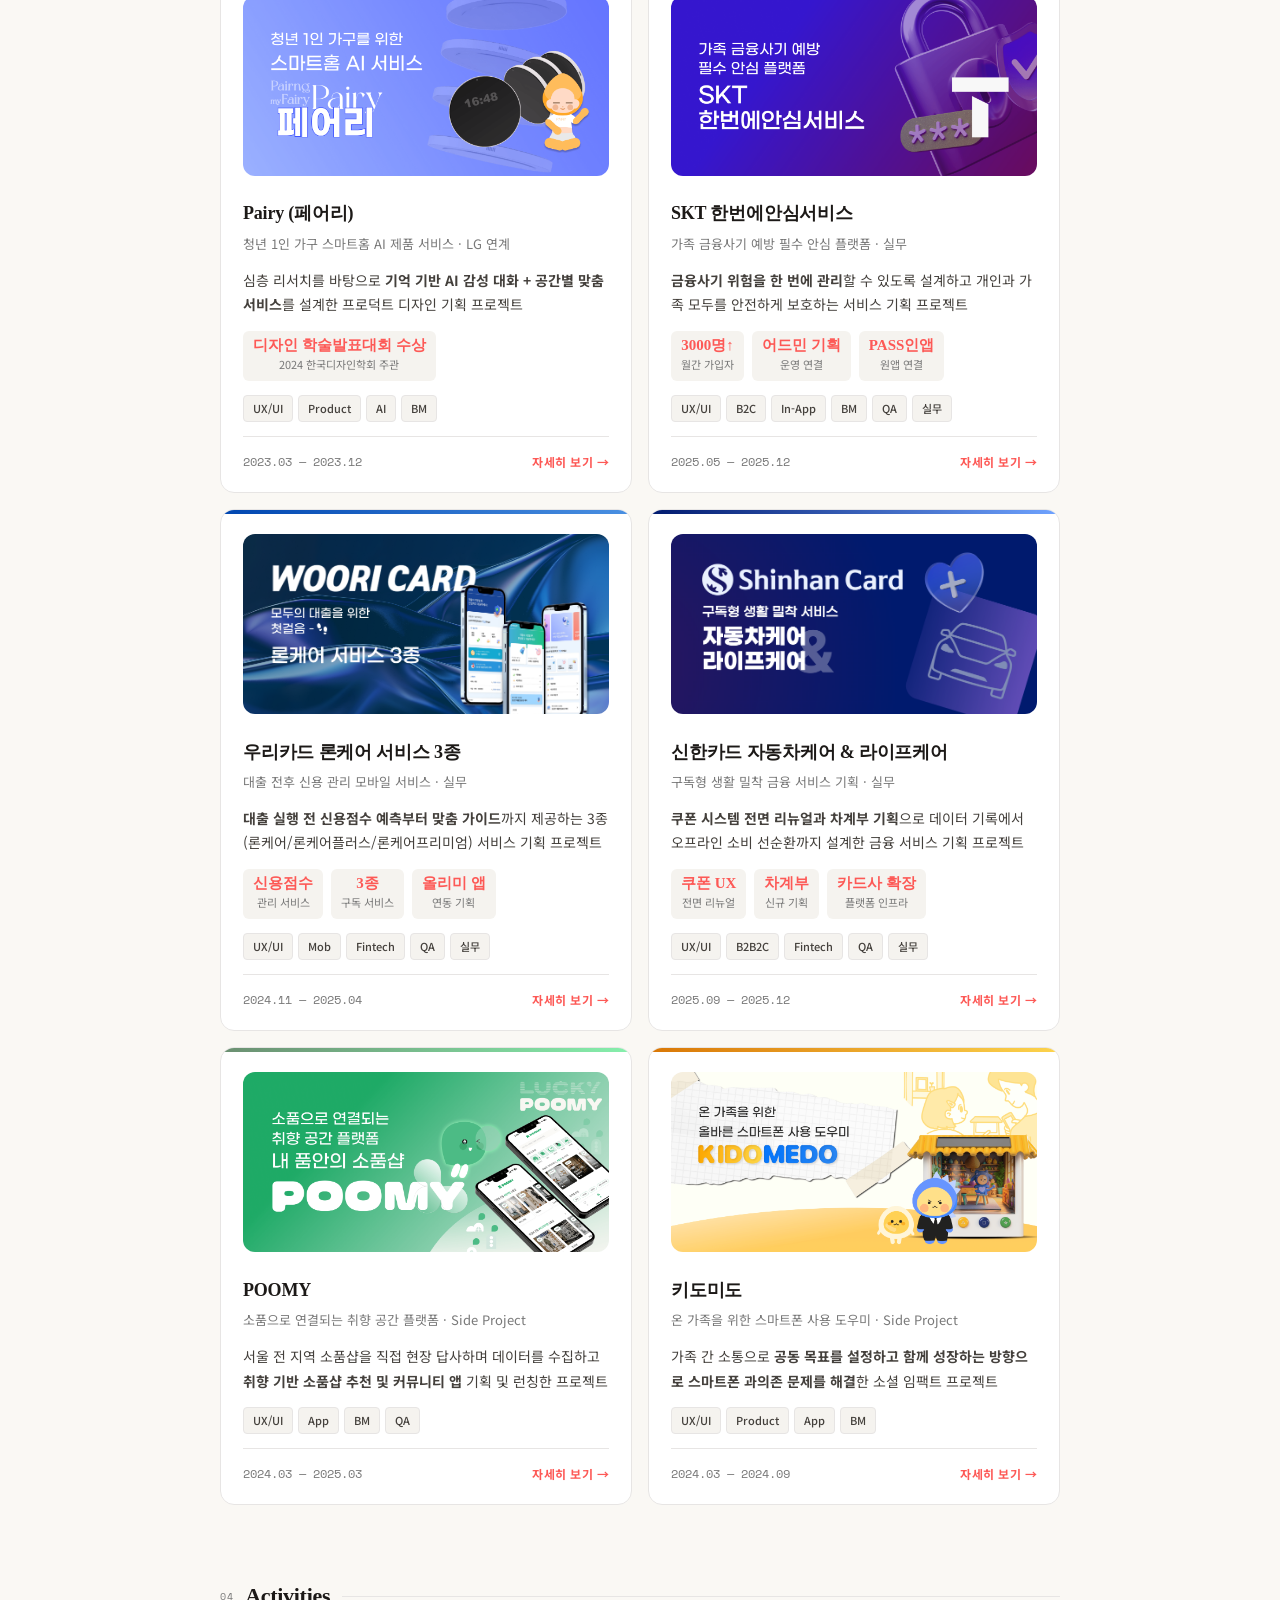
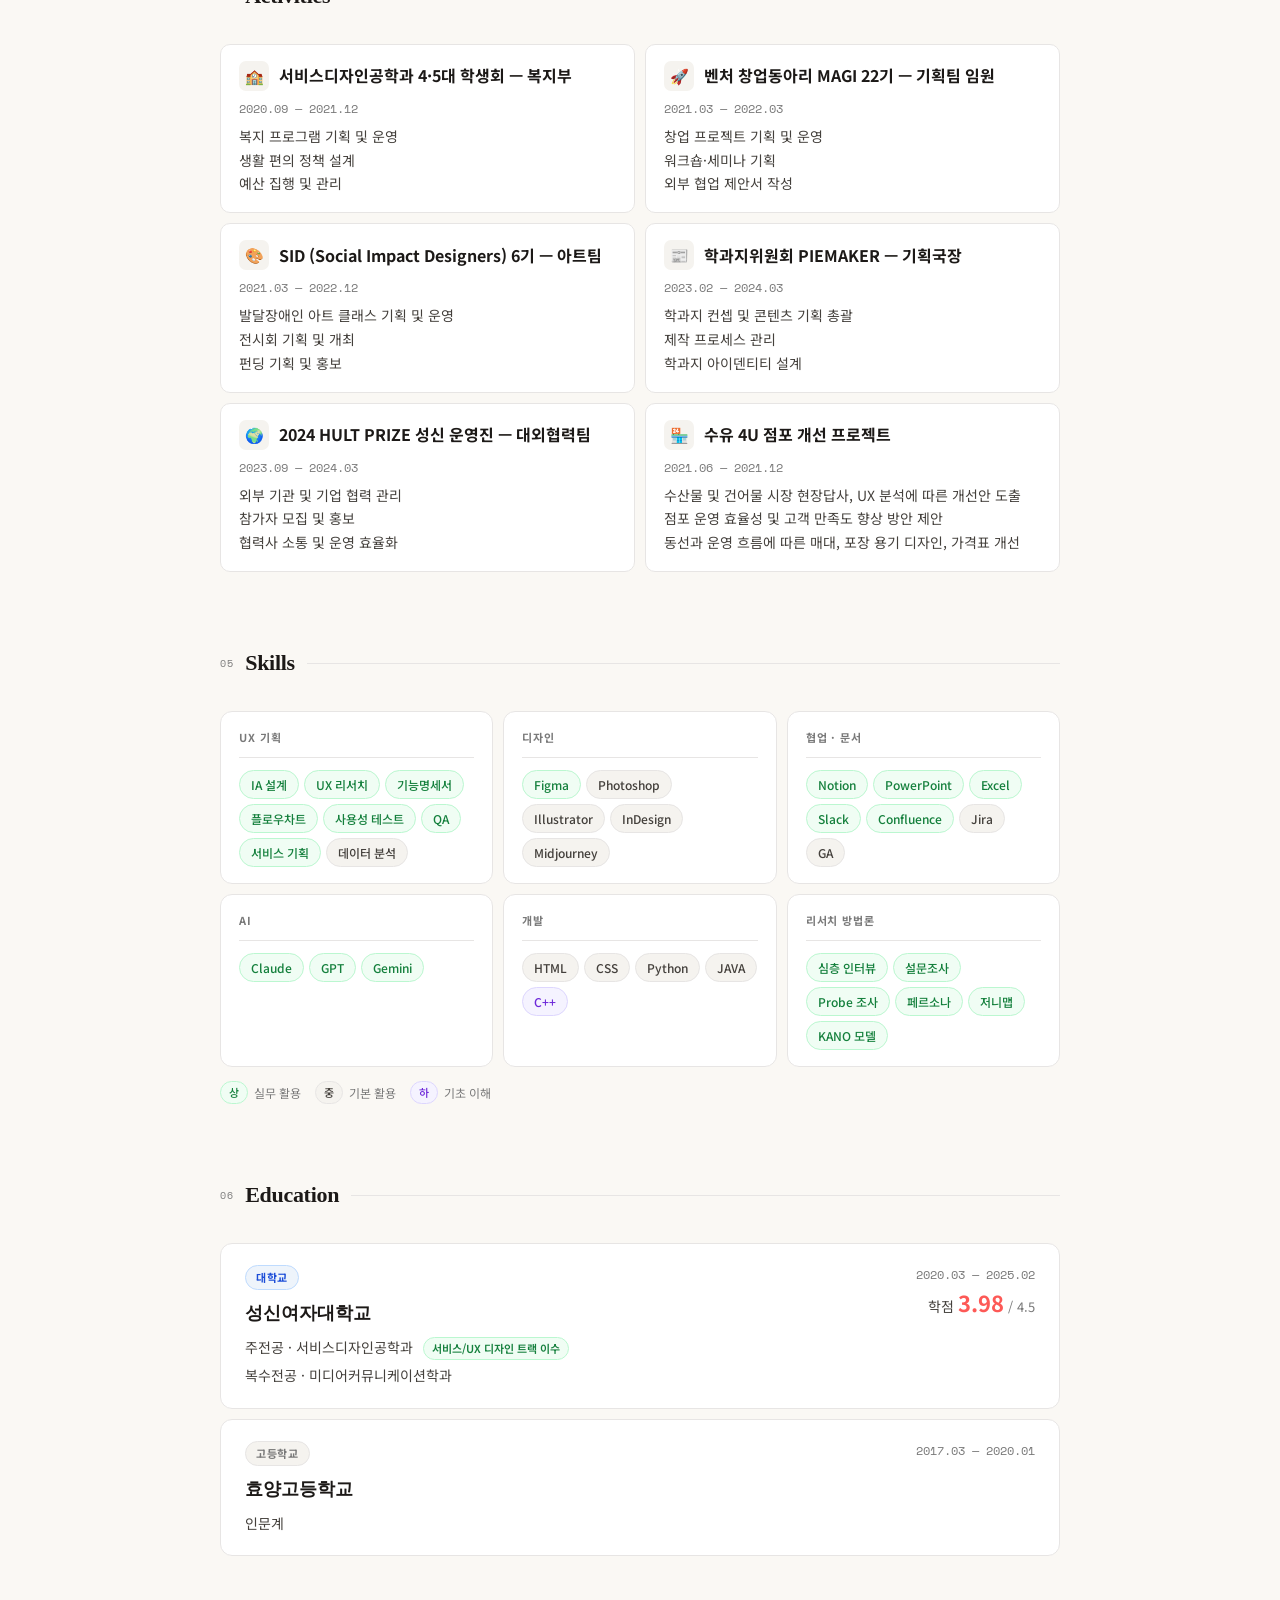
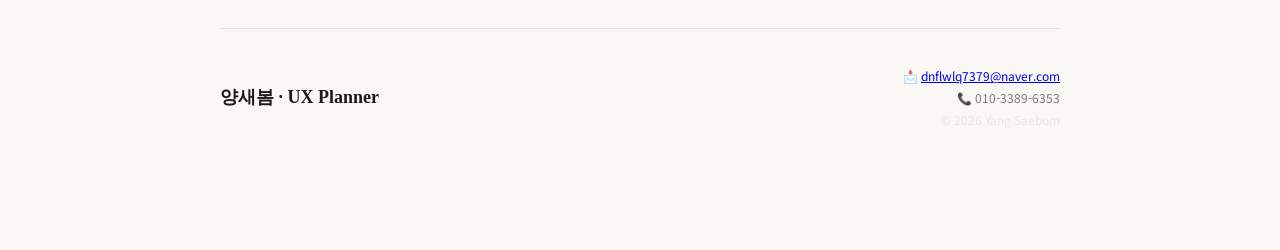
==== commit 78cfa5c6: "Update index.html" ====
--- a/index.html
+++ b/index.html
@@ -36,7 +36,7 @@
         <h1 class="hero-anim" style="--d:0.15s">불안을 줄이고<br><em>신뢰 가능한 선택</em>을<br>설계합니다</h1>
         <p class="hero-desc hero-anim" style="--d:0.3s">
           문제를 발견하는 것에서 멈추지 않고,<br/>
-          데이터를 통해 구조를 설계하고 실제 서비스로 구현해온 <b>UX 기획자 양새봄</b>입니다.<br/>
+          데이터를 통해 구조를 설계하고 실제 서비스로 구현해온 <b>기획자 양새봄</b>입니다.<br/>
           인터뷰와 리서치를 통해 사용자 경험을 정의하고 <br>
           IA 설계부터 기능 명세서 작성, QA, 런칭까지의 과정을 주도적으로 수행해왔습니다.
         </p>
